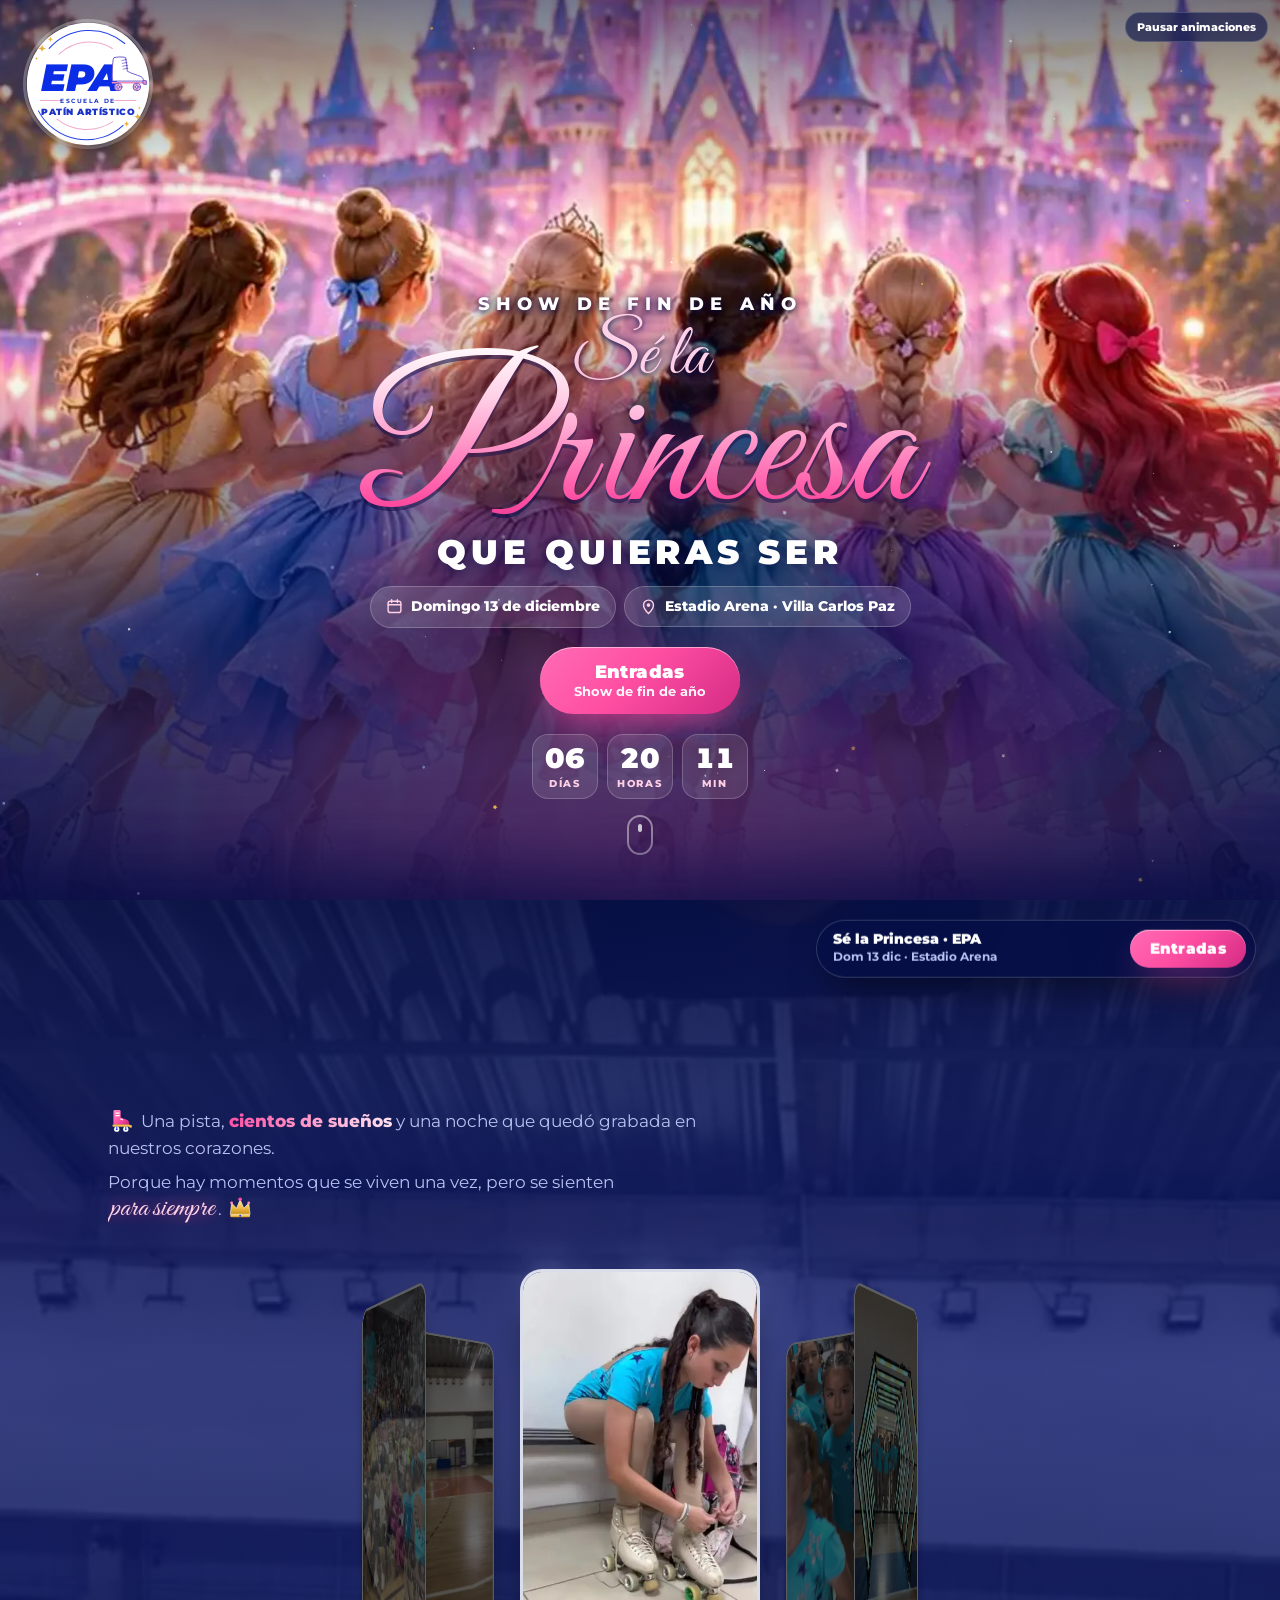
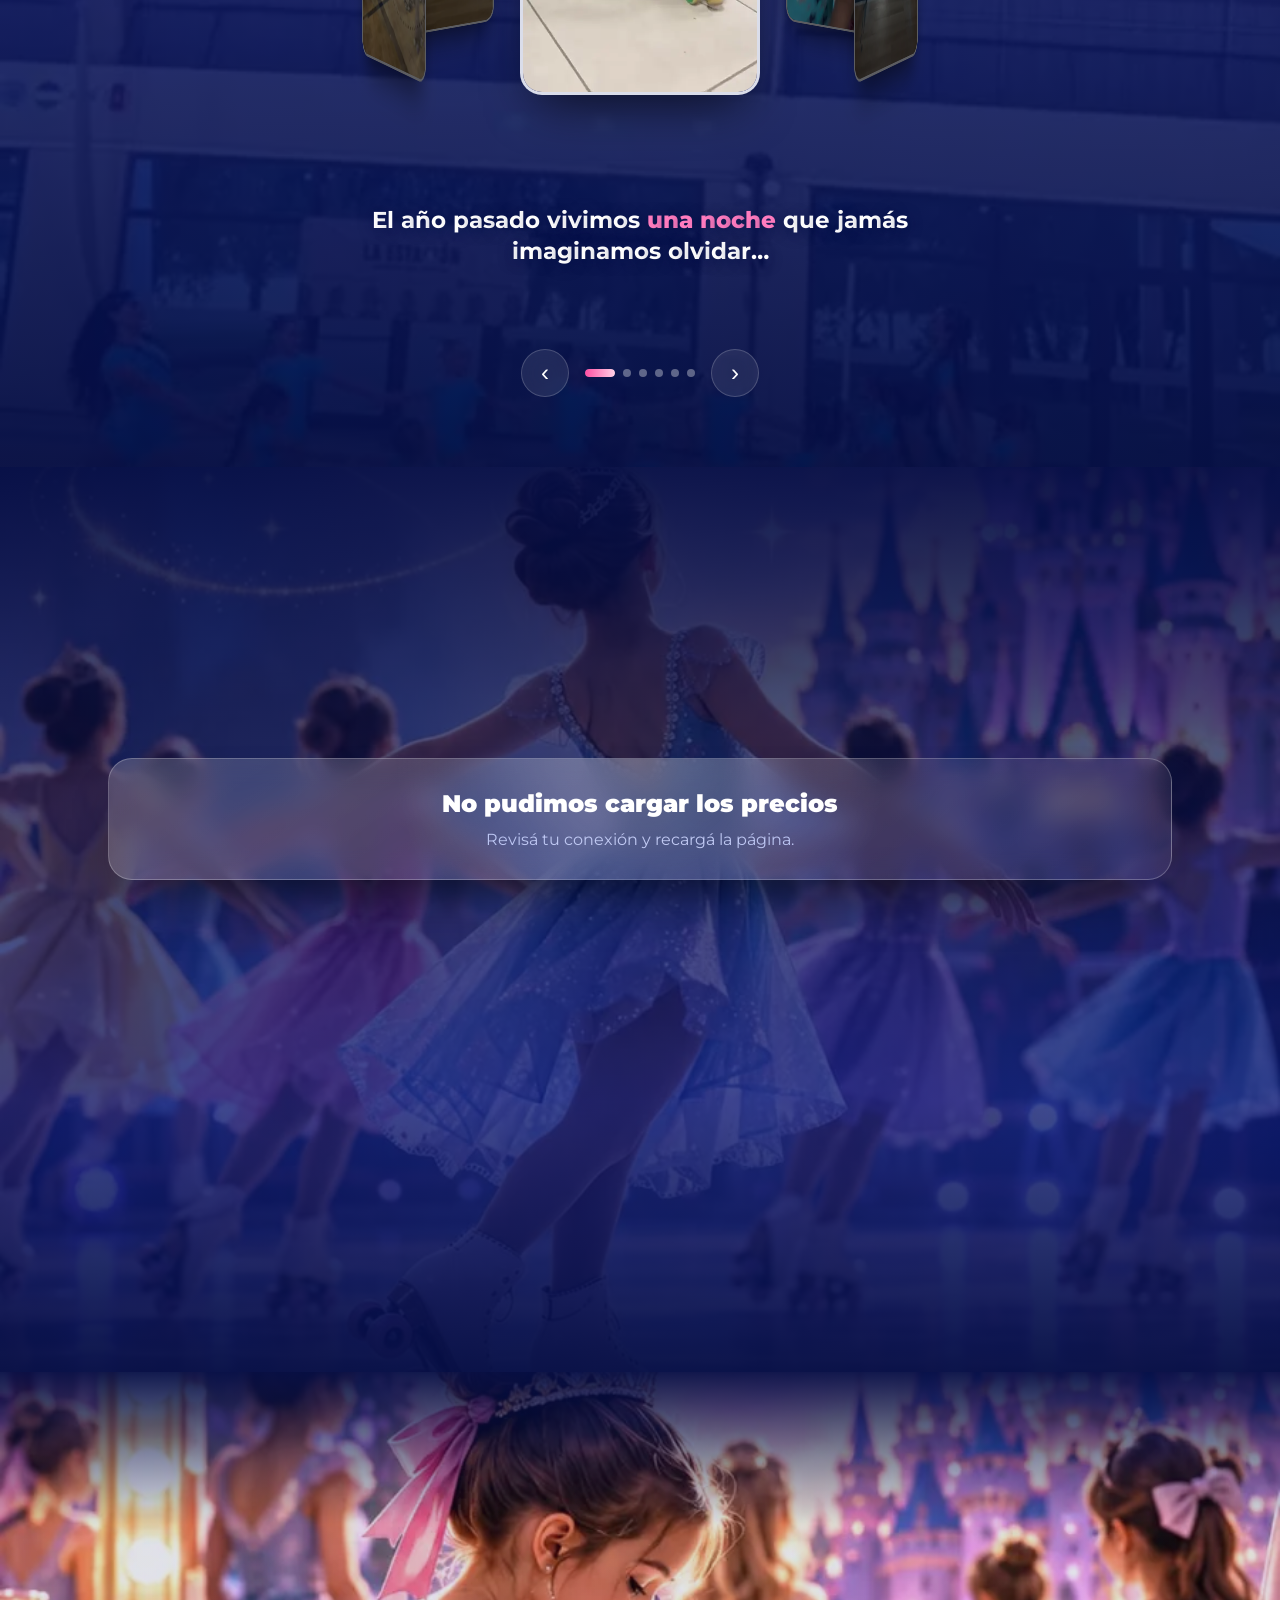
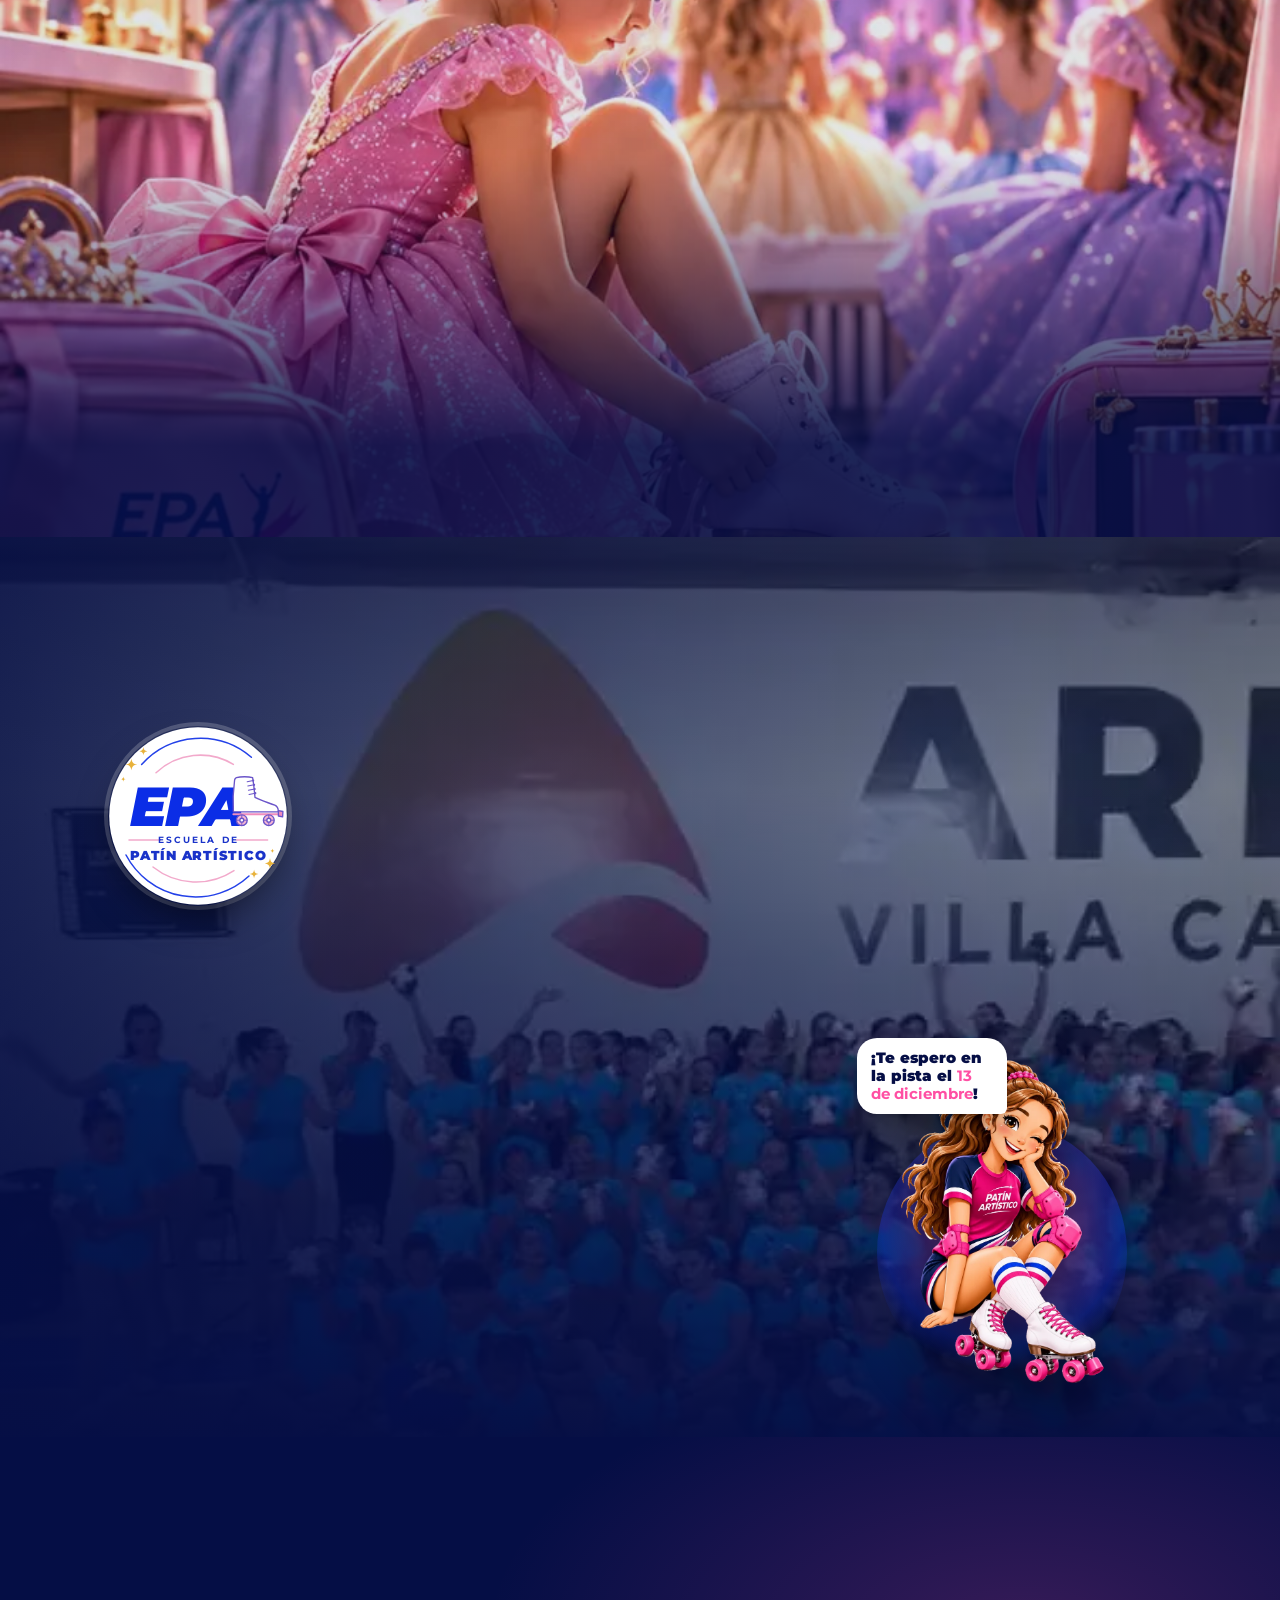
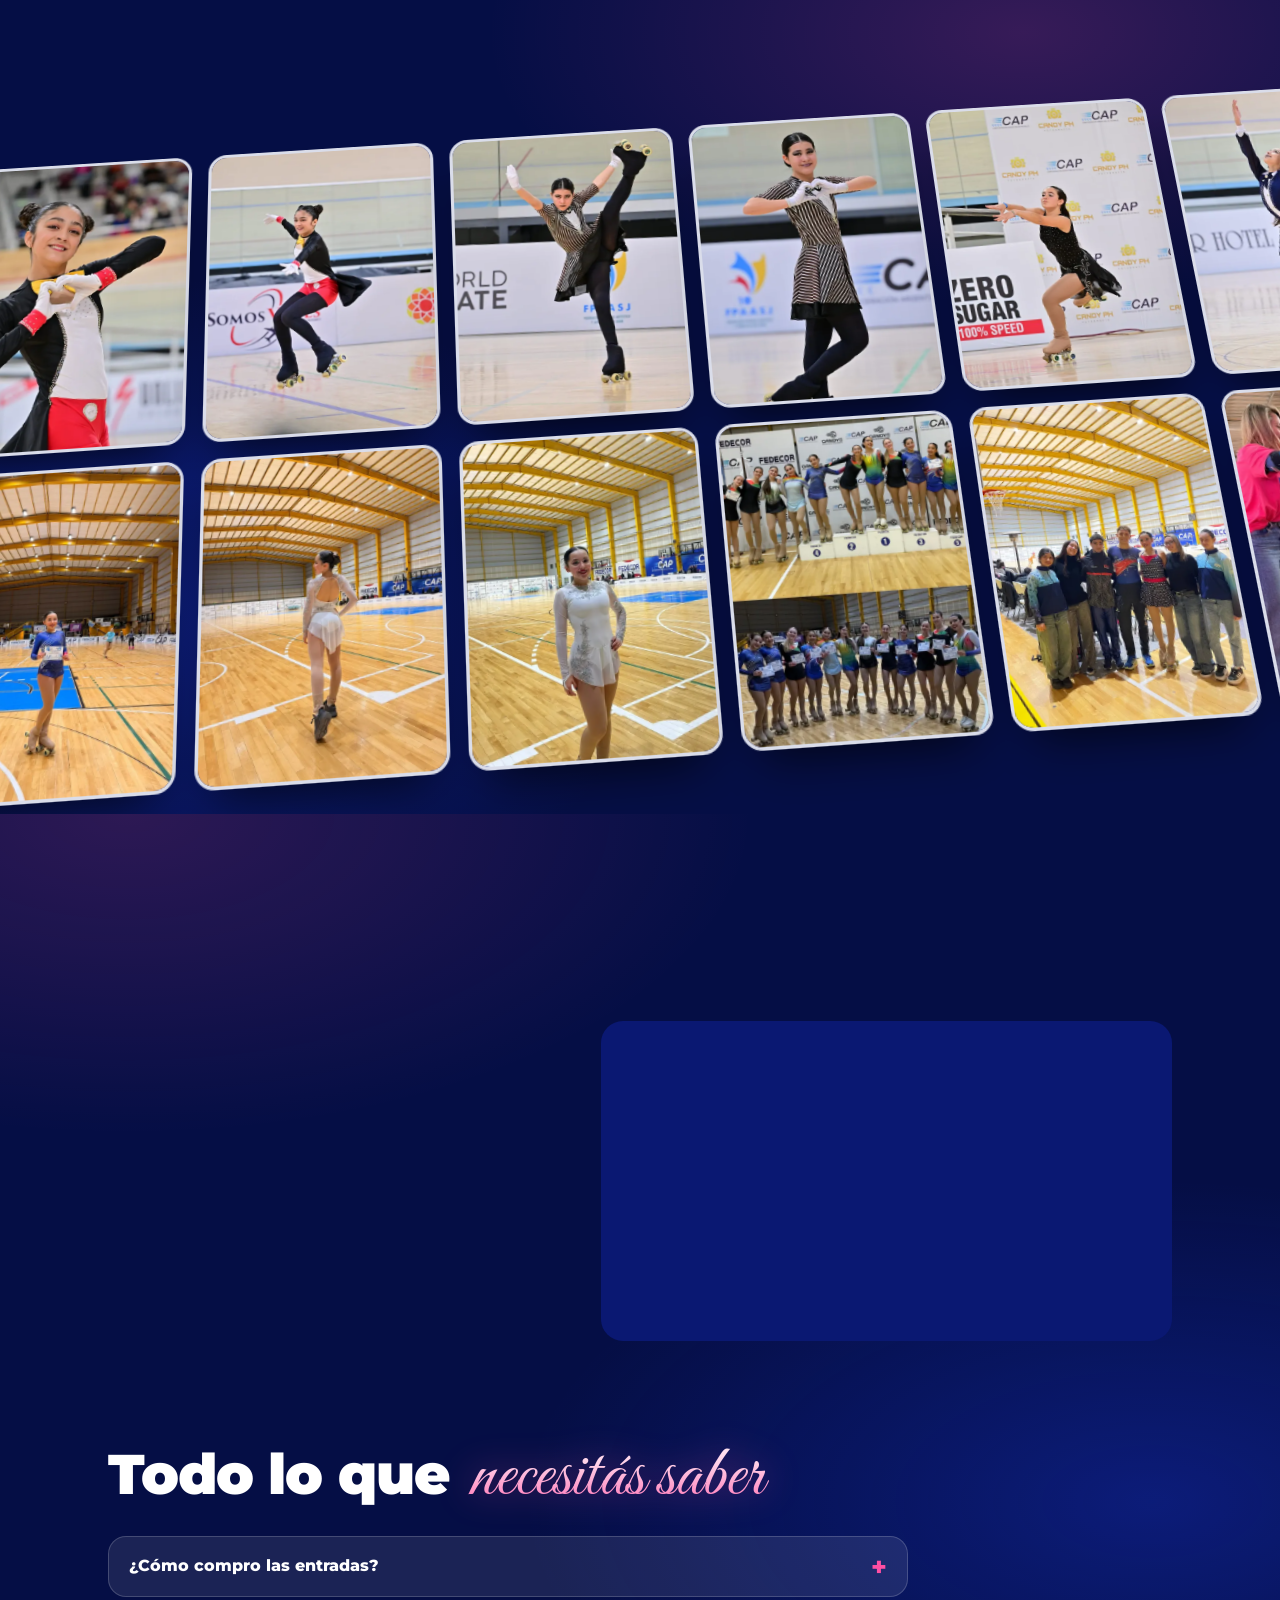
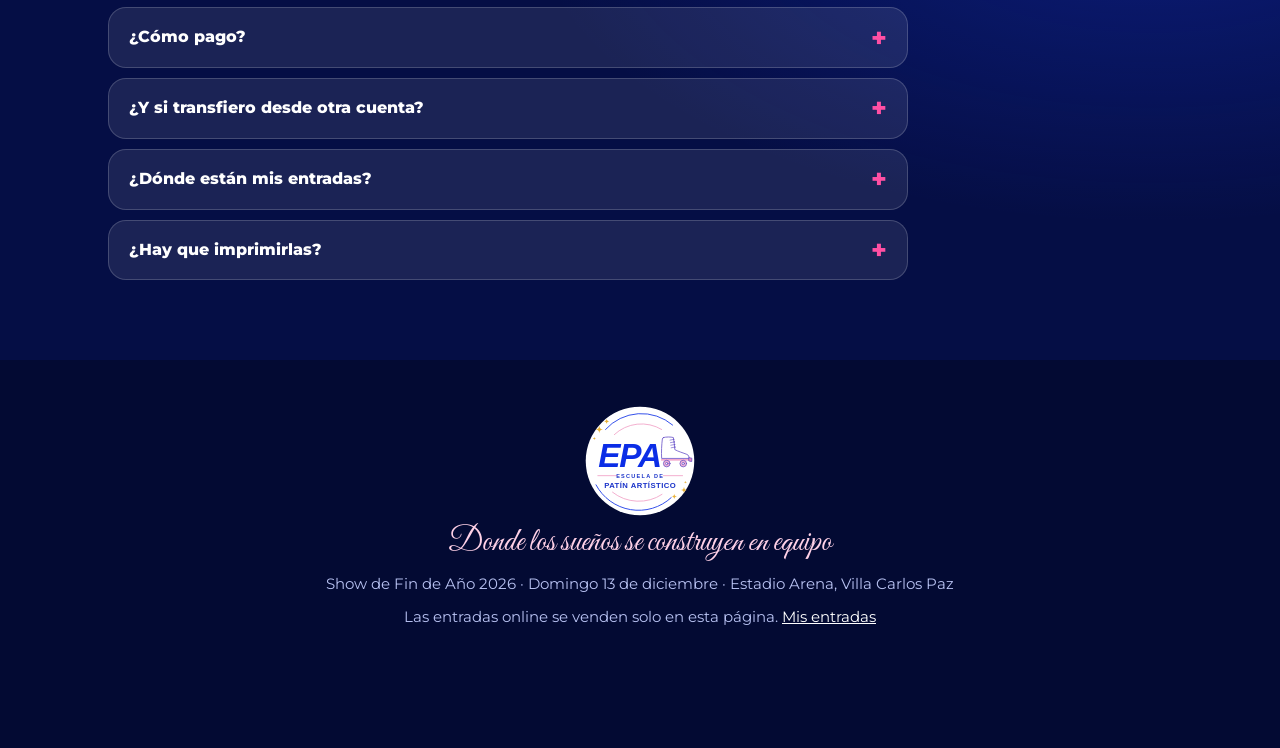
==== temas/epa/index.html @ c62570c2 "EPA: "Un show donde la magia…", como dice el flyer Co-Authored-By: Claude Opus 5.5 <noreply@anthropi" ====
<!doctype html>
<html lang="es">
<head>
<meta charset="utf-8">
<meta name="viewport" content="width=device-width, initial-scale=1, viewport-fit=cover">
<!-- Portada PROPIA del Show de Fin de Año de EPA (tema epa), segunda versión (21/11/2026), con lo que pidió José:
     el logo oficial (el de su Instagram, redibujado en vector), sus colores (azul francia, rosa y el dorado de las
     estrellas), fondos a pantalla completa (las princesas del flyer animadas con IA y los videos reales del show 2025),
     y movimiento: pantallas que se apoyan una sobre otra, títulos que entran en 3D, un carrusel 3D con las tomas del
     show, tarjetas que se inclinan con el mouse, el logo que gira como una moneda y purpurina. Los flyers se usan para
     sacar datos e imágenes, no se muestran. El servidor reemplaza NOMBRE, DESCRIPCION y URL (entre dobles porcentajes);
     los precios y la hora salen de /api/config. Todo respeta "reducir movimiento" y el ahorro de datos. -->
<title>%%NOMBRE%%</title>
<meta name="description" content="%%DESCRIPCION%%">
<meta property="og:type" content="website">
<meta property="og:title" content="%%NOMBRE%%">
<meta property="og:description" content="%%DESCRIPCION%%">
<meta property="og:url" content="%%URL%%/">
<meta property="og:image" content="%%URL%%/assets/compartir.jpg">
<meta name="twitter:card" content="summary_large_image">
<meta name="theme-color" content="#06114f">
<link rel="icon" href="assets/logo.webp">
<link rel="preload" as="image" href="assets/video/princesas-largo-celu.webp" media="(orientation: portrait)" fetchpriority="high">
<link rel="preload" as="image" href="assets/video/princesas-largo-compu.webp" media="(orientation: landscape)" fetchpriority="high">
<link rel="preconnect" href="https://fonts.googleapis.com"><link rel="preconnect" href="https://fonts.gstatic.com" crossorigin>
<link href="https://fonts.googleapis.com/css2?family=Great+Vibes&family=Montserrat:ital,wght@0,400;0,600;0,700;0,800;0,900;1,900&display=swap" rel="stylesheet">
<script type="speculationrules">{"prerender":[{"where":{"href_matches":"/comprar*"},"eagerness":"moderate"}]}</script>
<style>
/* ───── Los colores del logo de EPA: azul francia y rosa, el dorado de las estrellitas, sobre una noche azul ───── */
:root{
  --noche:#050e45; --noche-2:#0a1872; --azul:#1a3cf0; --azul-vivo:#3b5bff; --azul-claro:#9fb2ff;
  --rosa:#ff4fa3; --rosa-2:#f08dbd; --rosa-claro:#ffd1e7; --lila:#8b6cf0; --oro:#f4c14d;
  --tinta:#eef1ff; --gris:#b8c2f2;
  --f:'Montserrat',system-ui,sans-serif; --f-script:'Great Vibes','Brush Script MT',cursive;
  --vidrio:rgba(255,255,255,.09); --borde-vidrio:rgba(255,255,255,.18);
  --curva:cubic-bezier(.2,.8,.2,1);
}
*{margin:0;padding:0;box-sizing:border-box;}
[hidden]{display:none !important;}
html{-webkit-text-size-adjust:100%;scroll-behavior:smooth;}
body{font-family:var(--f);color:var(--tinta);background:var(--noche);line-height:1.55;overflow-x:clip;}
img,video{display:block;max-width:100%;}
a{color:var(--rosa-claro);}
h2,h3{text-wrap:balance;}
.saltar{position:absolute;left:-9999px;top:8px;background:#fff;color:#000;padding:8px 12px;border-radius:8px;z-index:50;}
.saltar:focus{left:8px;}
:focus-visible{outline:3px solid var(--rosa);outline-offset:3px;border-radius:6px;}
.envase{max-width:1100px;margin:0 auto;padding:0 18px;position:relative;width:100%;}

/* ───── Pantallas a lo ancho y alto: cada una con su fondo (video o arte) y un velo azul para leer ───── */
.pantalla{position:relative;min-height:100svh;overflow:hidden;isolation:isolate;display:grid;align-items:center;}
.fondo{position:absolute;inset:0;z-index:-2;}
.fondo video,.fondo img{width:100%;height:100%;object-fit:cover;}
.velo{position:absolute;inset:0;z-index:-1;pointer-events:none;}

/* Títulos */
.ante{font-weight:800;font-size:12px;letter-spacing:.32em;text-transform:uppercase;color:var(--rosa-claro);display:flex;align-items:center;gap:10px;}
.ante::before{content:"";width:28px;height:2px;border-radius:2px;background:linear-gradient(90deg,var(--rosa),var(--oro));flex:none;}
/* "Organiza EPA" y abajo "Escuela de Patín Artístico" (pedido de la escuela); la rayita acompaña al primer renglón */
.ante-doble{align-items:flex-start;line-height:1.6;}
.ante-doble::before{margin-top:.75em;}
.ante-doble>span>span{display:block;}
h2{font-weight:900;font-size:clamp(30px,7.6vw,56px);line-height:1.05;letter-spacing:-.02em;margin:12px 0 14px;color:#fff;}
h2 em{display:inline-block;font-family:var(--f-script);font-style:normal;font-weight:400;font-size:1.3em;letter-spacing:0;line-height:1;
  background:linear-gradient(180deg,#fff 0%,var(--rosa-claro) 35%,var(--rosa) 90%);-webkit-background-clip:text;background-clip:text;color:transparent;
  filter:drop-shadow(0 0 18px rgba(255,79,163,.45));padding:.22em .16em .26em;margin:-.22em -.08em -.26em;}
/* El degradé se pinta solo dentro del recuadro de la letra: las mayúsculas cursivas (la Q de "QR", la V y la P de
   "Villa Carlos Paz") suben y bajan más que el renglón y se cortaban. El relleno agranda el recuadro y el margen negativo lo compensa. */
.bajada{color:var(--gris);font-size:17px;max-width:56ch;}

/* Botón de compra: rosa con un brillo que lo recorre */
.comprar{position:relative;overflow:hidden;display:inline-flex;flex-direction:column;align-items:center;gap:1px;text-decoration:none;color:#fff;
  padding:16px 34px 15px;border-radius:999px;font-weight:900;font-size:18px;letter-spacing:.02em;line-height:1.1;text-align:center;
  background:linear-gradient(135deg,#ff6cb5,var(--rosa) 45%,#d42b84);box-shadow:0 16px 36px -12px rgba(255,79,163,.75),inset 0 1px 0 rgba(255,255,255,.5);
  transition:transform .2s var(--curva),box-shadow .2s;}
.comprar small{font-weight:700;font-size:13px;opacity:.95;letter-spacing:0;}
.comprar::after{content:"";position:absolute;inset:0;background:linear-gradient(105deg,transparent 35%,rgba(255,255,255,.55) 50%,transparent 65%);
  translate:-120% 0;animation:brillo 3.8s var(--curva) infinite 1.5s;}
@keyframes brillo{0%{translate:-120% 0}35%,100%{translate:120% 0}}
@media (hover:hover){ .comprar:hover{transform:translateY(-2px) scale(1.02);} }
.comprar:active{transform:scale(.97);}
.comprar.apagado{background:linear-gradient(135deg,rgba(255,255,255,.22),rgba(255,255,255,.12));box-shadow:none;border:1.5px solid var(--borde-vidrio);}
.comprar.apagado::after{display:none;}
.boton{display:inline-flex;align-items:center;gap:9px;text-decoration:none;color:#fff;font-weight:800;font-size:15px;padding:12px 18px;border-radius:999px;
  background:var(--vidrio);border:1.5px solid var(--borde-vidrio);backdrop-filter:blur(10px);-webkit-backdrop-filter:blur(10px);transition:background .2s;}
.boton svg{width:20px;height:20px;}
@media (hover:hover){ .boton:hover{background:rgba(255,255,255,.18);} }

/* Aparecer al llegar, en 3D (animación ligada al scroll donde se puede; si no, con una clase) */
.entra{opacity:0;transform:perspective(900px) rotateX(22deg) translateY(50px) scale(.96);transform-origin:50% 100%;transition:opacity .9s var(--curva),transform 1s var(--curva);transition-delay:var(--retraso,0s);}
.entra.visto{opacity:1;transform:none;}
@supports (animation-timeline:view()){
  .entra{transition:none;animation:entrar linear both;animation-timeline:view();animation-range:entry 5% cover 32%;}
  @keyframes entrar{from{opacity:0;transform:perspective(900px) rotateX(22deg) translateY(60px) scale(.95);}to{opacity:1;transform:none;}}
}

/* ═════ 1) PORTADA: las princesas del flyer, animadas, a pantalla completa ═════ */
.portada{position:sticky;top:0;z-index:0;height:100svh;min-height:600px;align-items:end;}
.portada .fondo video{object-position:50% 60%;}
/* Arriba se oscurece apenas para el logo; abajo, la noche azul para el título */
.portada .velo{background:radial-gradient(ellipse 80% 50% at 50% 100%,rgba(255,79,163,.28),transparent 70%),
  linear-gradient(180deg,rgba(5,14,69,.55) 0%,rgba(5,14,69,0) 22%,rgba(5,14,69,0) 42%,rgba(5,14,69,.72) 70%,rgba(5,14,69,.96) 100%);}
#brillos{position:absolute;inset:0;z-index:0;pointer-events:none;}
@supports (animation-timeline:scroll()){
  .portada .fondo{animation:alejar linear both;animation-timeline:scroll(root);animation-range:0 100vh;}
  @keyframes alejar{to{transform:scale(1.18);filter:brightness(.55);}}
  .portada .titulo{animation:subir linear both;animation-timeline:scroll(root);animation-range:0 90vh;}
  @keyframes subir{to{transform:translateY(-12vh) scale(.94);opacity:0;}}
}
.sello{position:absolute;top:max(14px,env(safe-area-inset-top));left:max(14px,env(safe-area-inset-left));width:clamp(78px,21vw,124px);aspect-ratio:1;z-index:2;
  border-radius:50%;box-shadow:0 12px 34px -10px rgba(0,0,0,.6),0 0 0 3px rgba(255,255,255,.3);
  animation:moneda 1.6s var(--curva) .2s both,flotar 6s ease-in-out 2s infinite,aura 3.2s ease-in-out 2s infinite;}
.sello svg,.moneda svg{display:block;width:100%;height:100%;}
@keyframes aura{50%{box-shadow:0 12px 34px -10px rgba(0,0,0,.6),0 0 0 3px rgba(255,255,255,.45),0 0 34px 6px rgba(255,79,163,.45);}}
/* El logo animado: los aros se dibujan, las estrellitas titilan, un brillo cruza "EPA", el patín se balancea y las ruedas giran */
.logo-anim .l-epa{font:italic 900 182px var(--f);letter-spacing:-6px;fill:#0b2de6;}
.logo-anim .l-esc{font:700 30px var(--f);letter-spacing:7px;fill:#1a33c9;}
.logo-anim .l-pat{font:900 42px var(--f);letter-spacing:2.5px;fill:#1a33c9;}
.logo-anim .l-aro{stroke-dasharray:1;stroke-dashoffset:1;animation:dibujar 1.4s var(--curva) both;animation-delay:calc(.6s + var(--d,0s));}
@keyframes dibujar{to{stroke-dashoffset:0;}}
.logo-anim .l-est{transform-box:fill-box;transform-origin:center;animation:titilar 2.6s ease-in-out infinite;animation-delay:var(--d,0s);}
@keyframes titilar{0%,100%{opacity:.35;transform:scale(.55) rotate(0deg);}50%{opacity:1;transform:scale(1.15) rotate(45deg);}}
.logo-anim .l-brillo{transform:skewX(-20deg);animation:barrer 4s ease-in-out 2s infinite;}
@keyframes barrer{0%{transform:translateX(0) skewX(-20deg);}35%,100%{transform:translateX(640px) skewX(-20deg);}}
.logo-anim .l-patin{transform-box:fill-box;transform-origin:30% 100%;animation:balanceo 2.6s ease-in-out infinite;}
@keyframes balanceo{0%,100%{transform:translateX(0) rotate(0deg);}30%{transform:translateX(7px) rotate(-4deg);}60%{transform:translateX(-3px) rotate(1.5deg);}}
.logo-anim .l-rueda{transform-box:fill-box;transform-origin:center;animation:rodar 1.1s linear infinite;}
@keyframes rodar{to{transform:rotate(360deg);}}
@keyframes moneda{from{transform:perspective(800px) rotateY(-540deg) scale(.4);opacity:0;}}
@keyframes flotar{50%{translate:0 -6px;}}
.titulo{position:relative;z-index:1;text-align:center;padding:0 18px max(28px,env(safe-area-inset-bottom));perspective:900px;}
.titulo::before{content:"";position:absolute;inset:-6% -10% 30%;z-index:-1;background:radial-gradient(ellipse 50% 50% at 50% 45%,rgba(5,14,69,.45),transparent 75%);pointer-events:none;}
.show{font-weight:800;font-size:clamp(13px,3.6vw,18px);letter-spacing:.34em;text-transform:uppercase;color:#fff;text-shadow:0 0 18px rgba(5,14,69,.95),0 2px 6px rgba(5,14,69,.9);
  animation:aparecer .9s var(--curva) .4s both;}
h1{margin:2px 0 0;font-weight:400;line-height:.9;transform-style:preserve-3d;}
h1 .sela{display:block;font-family:var(--f-script);font-size:clamp(42px,11vw,72px);color:var(--rosa-claro);line-height:1;
  text-shadow:0 0 14px rgba(5,14,69,.95),0 2px 4px rgba(5,14,69,.8),0 0 26px rgba(255,79,163,.6);animation:aparecer 1s var(--curva) .55s both;}
h1 .princesa{display:block;font-family:var(--f-script);font-size:clamp(92px,27vw,190px);line-height:.86;margin:-.34em 0 -.1em;padding:.24em .1em .1em;
  background:linear-gradient(180deg,#fff 5%,var(--rosa-claro) 30%,var(--rosa) 75%,#c4237a 100%);-webkit-background-clip:text;background-clip:text;color:transparent;
  filter:drop-shadow(0 0 26px rgba(255,79,163,.55)) drop-shadow(0 4px 0 rgba(5,14,69,.6));
  animation:volar3d 1.4s var(--curva) .7s both;}
@keyframes volar3d{from{opacity:0;transform:rotateX(75deg) translateY(.4em) translateZ(-200px);}}
h1 .quieras{display:block;font-weight:900;font-size:clamp(18px,5.6vw,34px);letter-spacing:.14em;text-transform:uppercase;color:#fff;margin-top:-.1em;
  text-shadow:0 2px 16px rgba(5,14,69,.8);animation:aparecer 1s var(--curva) 1.05s both;}
@keyframes aparecer{from{opacity:0;transform:translateY(24px);}}
.chips{display:flex;flex-wrap:wrap;justify-content:center;gap:8px;margin:18px 0 20px;animation:aparecer 1s var(--curva) 1.2s both;}
.chip{display:inline-flex;align-items:center;gap:8px;padding:9px 15px;border-radius:999px;background:rgba(255,255,255,.12);border:1.5px solid rgba(255,255,255,.22);
  backdrop-filter:blur(12px);-webkit-backdrop-filter:blur(12px);font-weight:800;font-size:14px;color:#fff;}
.chip svg{width:17px;height:17px;color:var(--rosa-claro);}
.portada .comprar{animation:aparecer 1s var(--curva) 1.35s both;}
.cuenta{display:flex;justify-content:center;gap:9px;margin-top:20px;animation:aparecer 1s var(--curva) 1.5s both;}
.cuenta div{min-width:66px;padding:9px 6px 7px;border-radius:16px;background:rgba(255,255,255,.1);border:1.5px solid rgba(255,255,255,.2);
  backdrop-filter:blur(12px);-webkit-backdrop-filter:blur(12px);perspective:300px;}
.cuenta b{display:block;font-weight:900;font-size:28px;line-height:1;color:#fff;font-variant-numeric:tabular-nums;}
.cuenta small{display:block;font-weight:800;font-size:10px;letter-spacing:.16em;text-transform:uppercase;color:var(--rosa-claro);margin-top:4px;}
.cuenta b.gira{animation:girar .6s var(--curva);}
@keyframes girar{from{transform:rotateX(-90deg);opacity:.3;}}
.bajar{display:block;margin:16px auto 0;width:26px;height:40px;border:2px solid rgba(255,255,255,.6);border-radius:14px;position:relative;opacity:.8;}
.bajar::after{content:"";position:absolute;left:50%;top:7px;width:4px;height:8px;margin-left:-2px;border-radius:2px;background:#fff;animation:rueda 1.8s ease-in-out infinite;}
@keyframes rueda{60%{transform:translateY(12px);opacity:0;}}
@media (min-width:900px){ .titulo{padding-bottom:5vh;} .sello{top:22px;left:26px;} }

/* ═════ 2) EL SHOW 2025: el video real de fondo y un carrusel 3D con las tomas ═════ */
.show25{z-index:1;padding:90px 0 70px;box-shadow:0 -30px 60px rgba(5,14,69,.7);}
.show25 .velo{background:linear-gradient(180deg,rgba(5,14,69,.92),rgba(10,24,114,.76) 40%,rgba(5,14,69,.95));}
.carrusel{position:relative;--w:min(42vw,220px);--r:calc(var(--w) * 1.22);height:calc(var(--w) * 16 / 9 + 40px);margin:26px auto 0;perspective:1100px;touch-action:pan-y;}
.anillo{position:absolute;left:50%;top:20px;width:var(--w);aspect-ratio:9/16;margin-left:calc(var(--w) / -2);transform-style:preserve-3d;
  transform:translateZ(calc(var(--r) * -1)) rotateY(var(--giro,0deg));transition:transform 1.1s var(--curva);}
.toma{position:absolute;inset:0;border-radius:22px;overflow:hidden;background:var(--noche-2);border:3px solid rgba(255,255,255,.85);
  transform:rotateY(calc(var(--i) * var(--paso,60deg))) translateZ(var(--r));box-shadow:0 24px 50px -18px rgba(0,0,0,.7);transition:filter .6s;
  filter:brightness(.42) saturate(.8);}
.toma.frente{filter:none;}
.toma video{width:100%;height:100%;object-fit:cover;}
/* El relato de los videos (texto de la escuela, 22/11/2026): cuando una toma pasa adelante, su frase entra letra por letra y se
   queda lo que tarda en leerse; la última es el cierre, con la fecha, la invitación y las entradas. Las seis frases ocupan la
   misma celda: el alto lo pone la más larga y la página no salta al cambiar de una a otra. */
.relato{display:grid;max-width:34ch;margin:22px auto 0;text-align:center;font-weight:700;font-size:clamp(18px,4.8vw,23px);line-height:1.38;color:#fff;
  text-shadow:0 2px 14px rgba(5,14,69,.85);}
.parte{grid-area:1/1;align-self:center;margin:0;visibility:hidden;}
.parte.activa,.parte.sale{visibility:visible;}
.parte p{margin:0;}
.parte .junto{white-space:nowrap;}
.parte b{color:#ff7cbf;font-weight:800;}
.parte .pala{display:inline-block;white-space:nowrap;perspective:400px;}
.parte .letra{display:inline-block;opacity:0;}
.parte.activa .letra{animation:letra .8s var(--curva) both;animation-delay:calc(var(--i) * 24ms + .25s);}
@keyframes letra{from{opacity:0;transform:translateY(.55em) rotateX(-90deg) scale(.7);filter:blur(5px);}to{opacity:1;transform:none;filter:none;}}
.parte.sale{animation:salir .45s ease-in both;}
.parte.sale .letra,.parte.sale .relato-cta{opacity:1;}
@keyframes salir{to{opacity:0;transform:translateY(-.45em);filter:blur(4px);}}
/* "para siempre" y la invitación van en cursiva y se escriben de izquierda a derecha (el relleno es para que no se corten las colas) */
.parte em,.parte .invitacion{display:inline-block;font-family:var(--f-script);font-style:normal;font-weight:400;line-height:1.05;color:var(--rosa-claro);
  text-shadow:0 0 16px rgba(255,79,163,.6);clip-path:inset(0 100% 0 0);}
.parte em{font-size:1.6em;padding:.12em .16em .18em .06em;margin:-.14em -.12em -.22em 0;}
.parte .invitacion{font-size:clamp(40px,10vw,56px);padding:.12em .3em .2em;margin:2px 0 0;color:#ffd6ea;text-shadow:0 0 22px rgba(255,79,163,.85),0 2px 4px rgba(5,14,69,.6);}
.parte.activa em,.parte.activa .invitacion{animation:escribir 1.4s cubic-bezier(.45,.05,.35,1) both;animation-delay:calc(var(--i) * 24ms + .35s);}
.parte.sale em,.parte.sale .invitacion{clip-path:none;}
@keyframes escribir{from{clip-path:inset(0 100% 0 0);}to{clip-path:inset(0 0 0 0);}}
.relato-cta{display:inline-flex;align-items:center;gap:9px;margin-top:10px;padding:12px 22px;border-radius:999px;text-decoration:none;color:#fff;font-weight:900;font-size:16px;
  text-shadow:none;background:linear-gradient(135deg,#ff6cb5,var(--rosa) 45%,#d42b84);box-shadow:0 14px 30px -12px rgba(255,79,163,.8),inset 0 1px 0 rgba(255,255,255,.5);opacity:0;}
.relato-cta svg{width:20px;height:20px;}
.parte.activa .relato-cta{animation:boton-cta .8s var(--curva) both;animation-delay:calc(var(--i) * 24ms + 1.6s);}
@keyframes boton-cta{from{opacity:0;transform:translateY(14px) scale(.85);}to{opacity:1;transform:none;}}
.flechas{display:flex;justify-content:center;align-items:center;gap:12px;margin-top:14px;}
/* Los puntos del relato: uno por toma; el de la que está adelante se estira y se va llenando hasta que pasa a la siguiente */
.puntos{display:flex;align-items:center;}
.puntos button{display:grid;place-items:center;height:34px;padding:0 4px;border:0;background:none;cursor:pointer;}
.puntos span{display:block;position:relative;overflow:hidden;width:8px;height:8px;border-radius:999px;background:rgba(255,255,255,.35);transition:width .45s var(--curva);}
.puntos .activo span{width:30px;background:rgba(255,255,255,.22);}
.puntos .activo span::after{content:"";position:absolute;inset:0;border-radius:inherit;background:linear-gradient(90deg,var(--rosa),var(--rosa-claro));
  transform-origin:0 50%;animation:llenar var(--dur,6s) linear both;}
@keyframes llenar{from{transform:scaleX(0);}}
.flechas>button{width:48px;height:48px;border-radius:50%;border:1.5px solid var(--borde-vidrio);background:var(--vidrio);color:#fff;font-size:24px;line-height:1;cursor:pointer;
  backdrop-filter:blur(10px);-webkit-backdrop-filter:blur(10px);}
@media (min-width:900px){ .carrusel{--w:240px;--r:330px;} }
/* Las frases de la escuela (José, 22/11/2026): entran palabra por palabra, en 3D. "Cientos de sueños" tiene un brillo que la recorre,
   "para siempre" se escribe en cursiva, el patín llega rodando y la corona baja y titila. Íconos propios, no los emojis del mensaje. */
.frase{perspective:700px;}
.frase .pal{display:inline-block;opacity:0;transform:translateY(.8em) rotateX(-80deg);filter:blur(6px);transform-origin:50% 100%;
  transition:opacity .6s var(--curva),transform .9s var(--curva),filter .6s var(--curva);transition-delay:calc(var(--k) * 55ms + var(--base,0s));}
.frase.visto .pal{opacity:1;transform:none;filter:none;}
.frase .resalta{font-weight:800;color:transparent;-webkit-background-clip:text;background-clip:text;
  background-image:linear-gradient(105deg,var(--rosa) 0%,var(--rosa-claro) 35%,#fff 50%,var(--rosa-claro) 65%,var(--rosa) 100%);background-size:250% 100%;
  animation:destello 3.6s ease-in-out 1.6s infinite;}
@keyframes destello{0%{background-position:100% 0;}60%,100%{background-position:0 0;}}
.frase .pal.escrita{font-family:var(--f-script);font-style:normal;font-size:1.7em;line-height:1.1;padding:0 .14em 0 .06em;margin:-.3em 0 -.2em;
  color:var(--rosa-claro);text-shadow:0 0 16px rgba(255,79,163,.6);opacity:1;filter:none;transform:none;clip-path:inset(0 100% 0 0);
  transition:clip-path 1.3s cubic-bezier(.45,.05,.35,1);transition-delay:calc(var(--k) * 55ms + var(--base,0s) + .15s);}
.frase.visto .pal.escrita{clip-path:inset(0 0 0 0);}
.ico-patin,.ico-corona{width:1.55em;height:1.55em;vertical-align:-.38em;overflow:visible;}
.frase .ico-patin{margin-right:.4em;transform:translateX(-3.2em);filter:none;transition-duration:.6s,1.3s,.6s;}
.ico-patin .cuerpo{animation:balanceo 2.8s ease-in-out 1.6s infinite;transform-box:fill-box;transform-origin:30% 100%;}
.ico-patin .rueda{transform-box:fill-box;transform-origin:center;animation:rodar .9s linear infinite;}
.frase .ico-corona{margin-left:.3em;transform:translateY(-1.4em) rotate(-35deg) scale(.4);filter:none;transition-delay:calc(var(--k) * 55ms + var(--base,0s) + .9s);}
.frase.visto .ico-corona{animation:coronita 3.2s ease-in-out 3.4s infinite;}
@keyframes coronita{50%{transform:translateY(-2px) rotate(-7deg);}}
.ico-corona .joya{transform-box:fill-box;transform-origin:center;animation:titilar 2.4s ease-in-out infinite;animation-delay:var(--d,0s);}
.frase .junto{white-space:nowrap;}
.solo-lector{position:absolute;width:1px;height:1px;overflow:hidden;clip-path:inset(50%);white-space:nowrap;}

/* ═════ 3) ENTRADAS: sobre el castillo del flyer ═════ */
.entradas{z-index:2;padding:90px 0;}
.entradas .fondo img{object-position:50% 30%;}
@supports (animation-timeline:view()){
  .entradas .fondo img,.magia .fondo img{animation:paralaje linear both;animation-timeline:view();}
  @keyframes paralaje{from{transform:translateY(-8%) scale(1.18);}to{transform:translateY(8%) scale(1.18);}}
}
.entradas .velo{background:linear-gradient(180deg,rgba(5,14,69,.96) 0%,rgba(5,14,69,.7) 30%,rgba(10,24,114,.78) 70%,rgba(5,14,69,.97) 100%);}
.tipos{display:grid;gap:16px;margin:30px 0 10px;}
@media (min-width:700px){ .tipos{grid-template-columns:repeat(auto-fit,minmax(280px,1fr));} }
.tipo,.pronto{position:relative;padding:26px 24px;border-radius:24px;background:linear-gradient(145deg,rgba(255,255,255,.18),rgba(255,255,255,.05));
  border:1.5px solid rgba(255,255,255,.24);backdrop-filter:blur(14px);-webkit-backdrop-filter:blur(14px);box-shadow:0 30px 60px -30px rgba(0,0,0,.8);
  transition:transform .25s ease-out;overflow:hidden;}
/* El brillo que sigue al mouse sobre la tarjeta */
.tipo::before,.pronto::before{content:"";position:absolute;inset:0;background:radial-gradient(circle at var(--mx,50%) var(--my,0%),rgba(255,255,255,.22),transparent 45%);pointer-events:none;}
.tipo h3{font-weight:900;font-size:22px;color:#fff;}
.tipo p{color:var(--gris);font-size:15px;}
.tipo .precio{font-weight:900;font-size:40px;line-height:1.05;margin-top:8px;color:#fff;}
.tipo .precio small{display:block;font-weight:700;font-size:13px;color:var(--gris);}
.tipo .estado{position:absolute;top:16px;right:16px;font-weight:900;font-size:11px;letter-spacing:.12em;text-transform:uppercase;padding:4px 10px;border-radius:999px;background:var(--rosa);color:#fff;}
.etapas{margin-top:10px;display:grid;gap:4px;font-size:14px;}
.etapas div{display:flex;justify-content:space-between;gap:10px;color:var(--gris);}
.etapas .vigente{color:#fff;font-weight:900;}
.etapas .paso{text-decoration:line-through;opacity:.6;}
.pronto{text-align:center;}
.pronto b{display:block;font-weight:900;font-size:24px;color:#fff;}
.pronto p{color:var(--gris);margin-top:6px;}
.pronto .corona{font-size:34px;display:block;margin-bottom:6px;animation:flotar2 4s ease-in-out infinite;}
@keyframes flotar2{50%{transform:translateY(-6px) rotate(-4deg);}}
.accion{display:flex;flex-direction:column;align-items:center;gap:12px;margin:28px 0 8px;text-align:center;}
.accion .nota{color:var(--gris);font-size:14px;}
.pasos{list-style:none;display:grid;gap:12px;margin-top:36px;counter-reset:p;}
@media (min-width:800px){ .pasos{grid-template-columns:repeat(3,1fr);} }
.pasos li{counter-increment:p;display:flex;gap:14px;align-items:flex-start;padding:20px;border-radius:20px;background:var(--vidrio);border:1.5px solid var(--borde-vidrio);
  backdrop-filter:blur(10px);-webkit-backdrop-filter:blur(10px);}
.pasos li::before{content:counter(p);flex:none;display:grid;place-items:center;width:40px;height:40px;border-radius:50%;font-weight:900;color:#fff;
  background:linear-gradient(135deg,var(--rosa),var(--azul-vivo));box-shadow:0 8px 20px -6px rgba(255,79,163,.6);}
.pasos b{display:block;color:#fff;font-size:17px;}
.pasos span{color:var(--gris);font-size:15px;}
.seguro{display:flex;gap:14px;align-items:flex-start;margin-top:18px;padding:16px 18px;border-radius:18px;background:rgba(26,60,240,.25);border:1.5px solid rgba(159,178,255,.3);font-size:15px;}
.seguro svg{width:26px;height:26px;flex:none;color:var(--azul-claro);margin-top:2px;}

/* ═════ 4) LA MAGIA: la nena que se ata los patines, a pantalla completa ═════ */
.magia{z-index:2;min-height:85svh;align-items:end;text-align:center;}
.magia .fondo img{object-position:50% 40%;}
.magia .velo{background:linear-gradient(180deg,rgba(5,14,69,.95) 0%,rgba(5,14,69,.12) 20%,rgba(5,14,69,.1) 50%,rgba(5,14,69,.9) 88%);}
.magia blockquote{padding:0 20px 60px;max-width:820px;margin:0 auto;}
.magia blockquote p{font-family:var(--f-script);font-size:clamp(38px,9vw,70px);line-height:1.05;color:#fff;text-shadow:0 4px 30px rgba(5,14,69,.9);}
/* Tres renglones, como lo pidió la escuela, y todo del mismo color: "la magia" en rosa claro parecía de otra letra */
.magia blockquote p span{display:block;}

/* ═════ 5) LA ESCUELA: todas juntas en el Arena, de fondo ═════ */
.escuela{z-index:2;padding:90px 0;}
/* El cartel "ARENA · VILLA CARLOS PAZ" del fondo tiene que verse entero (José, 21/11): el video se encuadra en el
   cartel y el velo es más claro arriba; el lado del texto sigue más oscuro para leerse. */
.escuela .fondo video{object-position:50% 36%;}
.escuela .velo{background:linear-gradient(180deg,rgba(5,14,69,.3) 0%,rgba(5,14,69,.05) 28%,rgba(5,14,69,.45) 62%,rgba(5,14,69,.96) 100%),
  linear-gradient(90deg,rgba(5,14,69,.88) 0%,rgba(5,14,69,.62) 45%,rgba(5,14,69,.3) 100%);}
@media (max-width:879px){
  .escuela .fondo video{object-position:50% 30%;}
  .escuela .velo{background:linear-gradient(180deg,rgba(5,14,69,.35) 0%,rgba(5,14,69,.55) 35%,rgba(5,14,69,.82) 60%,rgba(5,14,69,.96) 100%);}
}
.escuela .grilla{display:grid;gap:30px;align-items:center;}
@media (min-width:880px){ .escuela .grilla{grid-template-columns:1fr 340px;} .escuela .mascota{width:250px;align-self:end;margin-bottom:-60px;translate:0 75px;} }
.moneda{width:clamp(130px,34vw,180px);aspect-ratio:1;border-radius:50%;margin-bottom:18px;box-shadow:0 18px 40px -12px rgba(0,0,0,.6),0 0 0 4px rgba(255,255,255,.2);opacity:0;}
.moneda.gira{animation:moneda 1.5s var(--curva) both;opacity:1;}
.sedes{display:flex;flex-wrap:wrap;gap:10px;margin:18px 0 22px;}
.sedes span{display:inline-flex;align-items:center;gap:8px;padding:10px 16px;border-radius:999px;background:var(--vidrio);border:1.5px solid var(--borde-vidrio);
  font-weight:800;color:#fff;font-size:14px;backdrop-filter:blur(10px);-webkit-backdrop-filter:blur(10px);}
.sedes span::before{content:"";width:9px;height:9px;border-radius:50%;background:var(--rosa);box-shadow:0 0 10px var(--rosa);}
.lema{font-family:var(--f-script);font-size:clamp(32px,7vw,44px);line-height:1.1;color:var(--rosa-claro);text-wrap:balance;}
.redes{display:flex;flex-wrap:wrap;gap:10px;margin-top:20px;}
/* La mascota entera, con la remera nueva (22/11/2026): la de antes venía cortada de origen y se le disimulaba el costado con una máscara */
.mascota{position:relative;justify-self:center;width:min(300px,74vw);aspect-ratio:1/1.34;}
.mascota .aro{position:absolute;inset:22% 0 0;border-radius:50%;background:radial-gradient(circle at 50% 40%,rgba(255,79,163,.55),rgba(26,60,240,.35) 60%,transparent 72%);}
.mascota img{position:absolute;left:9%;bottom:0;width:82%;height:auto;filter:drop-shadow(0 26px 30px rgba(0,0,0,.45));opacity:0;transform-origin:50% 100%;}
.mascota.sale img{animation:saltar 1.2s var(--curva) both;opacity:1;}
@keyframes saltar{0%{transform:perspective(800px) translateY(40%) translateZ(-120px) scale(.7);opacity:0;}60%{transform:perspective(800px) translateY(-4%) translateZ(40px) scale(1.04);opacity:1;}100%{transform:none;opacity:1;}}
/* El globo va arriba a la izquierda, sobre el pelo, con la punta hacia la cara: a la derecha tapaba la cara y la mano */
.globo{position:absolute;top:-3%;left:-8%;max-width:150px;padding:11px 14px;border-radius:20px 20px 6px 20px;background:#fff;color:var(--noche);
  box-shadow:0 18px 40px -14px rgba(0,0,0,.6);font-weight:900;font-size:14.5px;line-height:1.25;opacity:0;transform:scale(.6) rotate(6deg);transform-origin:100% 100%;transition:all .6s var(--curva) .9s;}
.globo b{color:var(--rosa);}
.mascota.sale .globo{opacity:1;transform:none;}


/* ═════ 6) GALERÍA: dos filas de fotos que corren en sentidos opuestos, inclinadas en 3D ═════ */
.galeria{position:relative;z-index:2;padding:80px 0 90px;overflow:hidden;
  background:radial-gradient(ellipse 60% 40% at 80% 20%,rgba(255,79,163,.2),transparent 70%),radial-gradient(ellipse 60% 50% at 10% 80%,rgba(26,60,240,.35),transparent 70%),var(--noche);}
.pasarela3d{perspective:1300px;margin-top:34px;}
.filas-g{display:grid;gap:16px;transform:rotateX(16deg) rotateZ(-4deg) scale(1.08);transform-style:preserve-3d;}
.fila-g{display:flex;gap:16px;width:max-content;animation:correr 70s linear infinite;}
.fila-g.inversa{animation-direction:reverse;animation-duration:80s;}
@keyframes correr{to{transform:translateX(-50%);}}
.galeria.fuera .fila-g,.filas-g:hover .fila-g{animation-play-state:paused;}
.fila-g button{flex:none;width:clamp(150px,34vw,220px);aspect-ratio:3/4;border:3px solid rgba(255,255,255,.85);border-radius:18px;overflow:hidden;padding:0;cursor:zoom-in;
  background:var(--noche-2);box-shadow:0 22px 40px -18px rgba(0,0,0,.75);transition:transform .35s var(--curva),box-shadow .35s;}
.fila-g button img{width:100%;height:100%;object-fit:cover;}
@media (hover:hover){ .fila-g button:hover{transform:translateY(-10px) scale(1.06);box-shadow:0 30px 50px -16px rgba(255,79,163,.55);} }
#visor{padding:0;background:transparent;box-shadow:none;max-width:min(94vw,620px);}
#visor img{max-height:80vh;width:auto;max-width:100%;border-radius:18px;margin:0 auto;}
.visor-botones{display:flex;justify-content:center;align-items:center;gap:12px;margin-top:12px;}
.visor-botones button:not(.cerrar){width:46px;height:46px;border-radius:50%;border:0;background:#fff;color:var(--noche);font-size:24px;cursor:pointer;}
.visor-botones .cerrar{margin:0;}
@media (prefers-reduced-motion:reduce){ .filas-g{transform:none;} .fila-g{animation:none;} .pasarela3d{overflow-x:auto;} }

/* ═════ 7) CÓMO LLEGAR Y PREGUNTAS ═════ */
.info{position:relative;z-index:2;padding:80px 0;background:radial-gradient(ellipse 70% 40% at 10% 0%,rgba(255,79,163,.16),transparent 70%),
  radial-gradient(ellipse 70% 40% at 90% 60%,rgba(26,60,240,.3),transparent 70%),var(--noche);}
.lugar{display:grid;gap:18px;margin-top:24px;}
@media (min-width:880px){ .lugar{grid-template-columns:1fr 1.2fr;} }
.datos{display:grid;gap:12px;align-content:start;}
.dato{padding:18px 20px;border-radius:20px;background:var(--vidrio);border:1.5px solid var(--borde-vidrio);}
.dato small{display:block;font-weight:900;font-size:11px;letter-spacing:.2em;text-transform:uppercase;color:var(--rosa-claro);}
.dato b{display:block;font-size:19px;color:#fff;}
.dato span{color:var(--gris);}
.links{display:flex;flex-wrap:wrap;gap:10px;}
.lugar iframe{width:100%;min-height:320px;height:100%;border:0;border-radius:22px;background:var(--noche-2);}
.preguntas{display:grid;gap:10px;margin-top:22px;max-width:800px;}
.preguntas details{border-radius:18px;background:var(--vidrio);border:1.5px solid var(--borde-vidrio);overflow:hidden;}
.preguntas summary{cursor:pointer;list-style:none;padding:17px 52px 17px 20px;font-weight:800;color:#fff;position:relative;}
.preguntas summary::-webkit-details-marker{display:none;}
.preguntas summary::after{content:"+";position:absolute;right:20px;top:50%;translate:0 -50%;font-size:26px;color:var(--rosa);transition:rotate .25s;}
.preguntas details[open] summary::after{rotate:45deg;}
.preguntas details p{padding:0 20px 18px;color:var(--gris);}

/* Pie, barra de compra y pausa */
footer{position:relative;z-index:2;padding:46px 0 120px;background:#030a33;color:var(--gris);text-align:center;font-size:15px;}
footer .envase{display:grid;gap:10px;justify-items:center;}
footer img{width:110px;height:auto;border-radius:50%;}
footer .lema{font-size:32px;}
footer a{color:#fff;}
.barra{position:fixed;left:10px;right:10px;bottom:max(10px,env(safe-area-inset-bottom));z-index:30;display:flex;align-items:center;justify-content:space-between;gap:12px;
  padding:9px 9px 9px 16px;border-radius:999px;background:rgba(5,14,69,.86);backdrop-filter:blur(14px);-webkit-backdrop-filter:blur(14px);
  border:1.5px solid rgba(255,255,255,.18);box-shadow:0 16px 40px -14px rgba(0,0,0,.7);translate:0 150%;transition:translate .4s var(--curva);}
.barra.visible{translate:0 0;}
.barra b{display:block;font-weight:900;color:#fff;font-size:14px;line-height:1.15;}
.barra small{display:block;color:var(--gris);font-size:12px;font-weight:700;}
.barra .comprar{padding:11px 20px;font-size:15px;}
@media (min-width:900px){ .barra{left:auto;right:24px;width:440px;} }
.pausa{position:fixed;right:12px;top:max(12px,env(safe-area-inset-top));z-index:31;border:1.5px solid var(--borde-vidrio);background:rgba(5,14,69,.6);color:#fff;
  font:800 11px var(--f);padding:7px 11px;border-radius:999px;cursor:pointer;backdrop-filter:blur(10px);-webkit-backdrop-filter:blur(10px);}
[popover]{margin:auto;border:0;border-radius:22px;padding:22px;max-width:min(92vw,440px);background:#fff;color:var(--noche);box-shadow:0 30px 80px -20px rgba(0,0,0,.7);}
[popover]::backdrop{background:rgba(5,14,69,.7);backdrop-filter:blur(3px);}
.cerrar{display:block;margin:14px auto 0;border:0;border-radius:999px;padding:10px 22px;font:800 15px var(--f);background:var(--rosa);color:#fff;cursor:pointer;}

/* Quietud (botón de pausa o "reducir movimiento"): sin animaciones ni videos que corran solos */
body.quieto *,body.quieto *::before,body.quieto *::after{animation:none !important;transition:none !important;}
body.quieto .entra,body.quieto .moneda,body.quieto .mascota img,body.quieto .globo{opacity:1;transform:none;}
body.quieto .logo-anim .l-aro{stroke-dashoffset:0;}
body.quieto .frase .pal{opacity:1;transform:none;filter:none;clip-path:none;}
body.quieto .parte .letra,body.quieto .relato-cta{opacity:1;}
body.quieto .parte em,body.quieto .parte .invitacion{clip-path:none;}
@media (prefers-reduced-motion:reduce){
  *,*::before,*::after{animation-duration:.01ms !important;animation-iteration-count:1 !important;transition-duration:.01ms !important;scroll-behavior:auto !important;}
  .entra,.moneda,.mascota img,.globo{opacity:1;transform:none;}
  .frase .pal{opacity:1;transform:none;filter:none;clip-path:none;}
  .logo-anim .l-aro{stroke-dashoffset:0;}
  .portada{position:relative;}
}
</style>
</head>
<body>
<svg width="0" height="0" style="position:absolute" aria-hidden="true" focusable="false">
  <symbol id="i-cal" viewBox="0 0 24 24"><rect x="3" y="4.5" width="18" height="16" rx="3" fill="none" stroke="currentColor" stroke-width="2"/><path d="M3 9.5h18M8 2.5v4M16 2.5v4" stroke="currentColor" stroke-width="2" stroke-linecap="round"/></symbol>
  <symbol id="i-pin" viewBox="0 0 24 24"><path d="M12 22s7-6.3 7-12a7 7 0 1 0-14 0c0 5.7 7 12 7 12Z" fill="none" stroke="currentColor" stroke-width="2"/><circle cx="12" cy="10" r="2.6" fill="currentColor"/></symbol>
  <symbol id="i-ig" viewBox="0 0 24 24"><rect x="3" y="3" width="18" height="18" rx="5.5" fill="none" stroke="currentColor" stroke-width="2.2"/><circle cx="12" cy="12" r="4.3" fill="none" stroke="currentColor" stroke-width="2.2"/><circle cx="17.4" cy="6.6" r="1.35" fill="currentColor"/></symbol>
  <symbol id="i-tt" viewBox="0 0 24 24"><path fill="currentColor" d="M12.525.02c1.31-.02 2.61-.01 3.91-.02.08 1.53.63 3.09 1.75 4.17 1.12 1.11 2.7 1.62 4.24 1.79v4.03c-1.44-.05-2.89-.35-4.2-.97-.57-.26-1.1-.59-1.62-.93-.01 2.92.01 5.84-.02 8.75-.08 1.4-.54 2.79-1.35 3.94-1.31 1.92-3.58 3.17-5.91 3.21-1.43.08-2.86-.31-4.08-1.03-2.02-1.19-3.44-3.37-3.65-5.71-.02-.5-.03-1-.01-1.49.18-1.9 1.12-3.72 2.58-4.96 1.66-1.44 3.98-2.13 6.15-1.72.02 1.48-.04 2.96-.04 4.44-.99-.32-2.15-.23-3.02.37-.63.41-1.11 1.04-1.36 1.75-.21.51-.15 1.07-.14 1.61.24 1.64 1.82 3.02 3.5 2.87 1.12-.01 2.19-.66 2.77-1.61.19-.33.4-.67.41-1.06.1-1.79.06-3.57.07-5.36.01-4.03-.01-8.05.02-12.07z"/></symbol>
  <symbol id="i-bolsa" viewBox="0 0 24 24"><path d="M5 8h14l-1 13H6L5 8Z" fill="none" stroke="currentColor" stroke-width="2" stroke-linejoin="round"/><path d="M9 10V6a3 3 0 0 1 6 0v4" fill="none" stroke="currentColor" stroke-width="2" stroke-linecap="round"/></symbol>
  <symbol id="estrella" viewBox="-10 -10 20 20"><path d="M0-10C1-3 3-1 10 0 3 1 1 3 0 10-1 3-3 1-10 0-3-1-1-3 0-10Z" fill="#e8b23a"/></symbol>
  <symbol id="i-escudo" viewBox="0 0 24 24"><path d="M12 2 4 5v6c0 5 3.4 9.4 8 11 4.6-1.6 8-6 8-11V5l-8-3Z" fill="none" stroke="currentColor" stroke-width="2" stroke-linejoin="round"/><path d="m8.5 12 2.5 2.5 4.5-5" fill="none" stroke="currentColor" stroke-width="2" stroke-linecap="round" stroke-linejoin="round"/></symbol>
</svg>
<a class="saltar" href="#entradas">Ir a las entradas</a>
<button class="pausa" id="pausa" type="button" aria-pressed="false">Pausar animaciones</button>

<!-- 1) PORTADA -->
<header class="pantalla portada" id="portada">
  <div class="fondo"><video id="video-portada" muted loop playsinline preload="none" aria-hidden="true"></video></div>
  <div class="velo"></div>
  <div id="brillos" aria-hidden="true"></div>
  <div class="sello"><svg class="logo-anim" viewBox="0 0 600 600" role="img" aria-label="EPA · Escuela de Patín Artístico">
      <defs>
        <clipPath id="recorte-epa-a"><text class="l-epa" x="72" y="332">EPA</text></clipPath>
        <linearGradient id="brillo-epa-a" x1="0" x2="1"><stop offset="0" stop-color="#fff" stop-opacity="0"/><stop offset=".5" stop-color="#fff" stop-opacity=".9"/><stop offset="1" stop-color="#fff" stop-opacity="0"/></linearGradient>
      </defs>
      <circle cx="300" cy="300" r="296" fill="#fff"/>
      <path class="l-aro" pathLength="1" d="M478 104A262 262 0 0 0 112 128" fill="none" stroke="#2341e8" stroke-width="5" stroke-linecap="round"/>
      <path class="l-aro" pathLength="1" d="M160 156A214 214 0 0 1 418 128" fill="none" stroke="#f2a9cb" stroke-width="5" stroke-linecap="round" style="--d:.2s"/>
      <path class="l-aro" pathLength="1" d="M60 430A262 262 0 0 0 470 500" fill="none" stroke="#2341e8" stroke-width="5" stroke-linecap="round" style="--d:.35s"/>
      <path class="l-aro" pathLength="1" d="M150 470A230 230 0 0 0 420 482" fill="none" stroke="#f2a9cb" stroke-width="5" stroke-linecap="round" style="--d:.5s"/>
      <use class="l-est" href="#estrella" x="58" y="108" width="40" height="40"/>
      <use class="l-est" href="#estrella" x="104" y="70" width="28" height="28" style="--d:.7s"/>
      <use class="l-est" href="#estrella" x="42" y="168" width="18" height="18" style="--d:1.3s"/>
      <use class="l-est" href="#estrella" x="522" y="440" width="36" height="36" style="--d:.4s"/>
      <use class="l-est" href="#estrella" x="472" y="478" width="30" height="30" style="--d:1.1s"/>
      <use class="l-est" href="#estrella" x="540" y="408" width="16" height="16" style="--d:1.7s"/>
      <text class="l-epa" x="72" y="332">EPA</text>
      <g clip-path="url(#recorte-epa-a)"><rect class="l-brillo" x="-150" y="140" width="120" height="230" fill="url(#brillo-epa-a)"/></g>
      <g transform="translate(404 168)"><g class="l-patin" stroke="#6b55c9" stroke-width="4.5" stroke-linejoin="round" stroke-linecap="round">
        <path d="M24 4C38 0 64 0 78 4c4 22 6 44 8 66 18 10 46 18 66 26 9 4 12 12 12 22H14C12 86 14 40 18 12c1-5 3-7 6-8Z" fill="#fff"/>
        <path d="M60 18l20-4M62 32l21-4M64 46l21-4M66 60l21-4" fill="none" stroke-width="3.5"/>
        <circle cx="80" cy="14" r="3.6" fill="#6b55c9" stroke="none"/><circle cx="83" cy="28" r="3.6" fill="#6b55c9" stroke="none"/>
        <circle cx="85" cy="42" r="3.6" fill="#6b55c9" stroke="none"/><circle cx="87" cy="56" r="3.6" fill="#6b55c9" stroke="none"/>
        <path d="M14 126h150" fill="none" stroke="#f08dbd" stroke-width="7"/>
        <g class="l-rueda"><circle cx="42" cy="146" r="18" fill="#f6b6d4"/><circle cx="42" cy="146" r="6.5" fill="#fff"/><path d="M42 130v8M42 154v8M26 146h8M50 146h8" stroke-width="3"/></g>
        <g class="l-rueda"><circle cx="132" cy="146" r="18" fill="#f6b6d4"/><circle cx="132" cy="146" r="6.5" fill="#fff"/><path d="M132 130v8M132 154v8M116 146h8M140 146h8" stroke-width="3"/></g>
        <path d="M164 114l15 3-1 18-14-3Z" fill="#f08dbd"/>
      </g></g>
      <path d="M70 380h104M428 380h104" stroke="#f2a9cb" stroke-width="5" stroke-linecap="round"/>
      <text class="l-esc" x="301" y="391" text-anchor="middle">ESCUELA DE</text>
      <text class="l-pat" x="301" y="448" text-anchor="middle">PATÍN ARTÍSTICO</text>
    </svg></div>
  <div class="titulo">
    <p class="show">Show de fin de año</p>
    <h1><span class="sela">Sé la</span><span class="princesa">Princesa</span><span class="quieras">que quieras ser</span></h1>
    <div class="chips">
      <span class="chip"><svg aria-hidden="true"><use href="#i-cal"/></svg><span id="chip-fecha">Domingo 13 de diciembre</span></span>
      <span class="chip"><svg aria-hidden="true"><use href="#i-pin"/></svg>Estadio Arena · Villa Carlos Paz</span>
    </div>
    <a class="comprar" id="btn-portada" href="#entradas">Entradas<small id="btn-portada-txt">Show de fin de año</small></a>
    <div class="cuenta" id="cuenta" aria-hidden="true"></div>
    <a class="bajar" href="#show" aria-label="Bajar"></a>
  </div>
</header>

<main>
  <!-- 2) EL SHOW 2025 -->
  <section class="pantalla show25" id="show" aria-labelledby="t-show">
    <div class="fondo"><video id="video-show" muted loop playsinline preload="none" poster="assets/video/show25-fondo.webp" aria-hidden="true"></video></div>
    <div class="velo"></div>
    <div class="envase">
      <p class="ante entra">Así fue el show 2025</p>
      <h2 class="entra" id="t-show">La magia <em>se vive en la pista</em></h2>
      <p class="bajada frase"><svg class="ico-patin" viewBox="0 0 32 32" aria-hidden="true">
          <defs><linearGradient id="pt-g" x1="0" y1="0" x2="1" y2="1"><stop offset="0" stop-color="#ff8cc6"/><stop offset=".55" stop-color="#ff4fa3"/><stop offset="1" stop-color="#c4237a"/></linearGradient></defs>
          <g class="cuerpo"><path d="M8.2 3.5h5.6c.9 0 1.6.7 1.6 1.6v7.6l7.4 2.7c1.7.6 2.8 2.1 2.8 3.9v2.4H6.6V5.1c0-.9.7-1.6 1.6-1.6Z" fill="url(#pt-g)"/>
            <path d="M9.6 7.5h4M9.6 10.5h4M15.4 14.6l2.4.9" stroke="#fff" stroke-width="1.4" stroke-linecap="round"/>
            <rect x="5.4" y="21.4" width="21.4" height="2.6" rx="1.3" fill="#f4c14d"/><circle cx="27.4" cy="23.6" r="1.7" fill="#f4c14d"/></g>
          <g class="rueda"><circle cx="10.6" cy="27" r="3.2" fill="#fff"/><circle cx="10.6" cy="27" r="1.1" fill="#1a3cf0"/><path d="M10.6 24.4v1.2" stroke="#1a3cf0" stroke-width="1.2" stroke-linecap="round"/></g>
          <g class="rueda"><circle cx="21.6" cy="27" r="3.2" fill="#fff"/><circle cx="21.6" cy="27" r="1.1" fill="#1a3cf0"/><path d="M21.6 24.4v1.2" stroke="#1a3cf0" stroke-width="1.2" stroke-linecap="round"/></g></svg>Una pista, <b class="resalta">cientos de sueños</b> y una noche que quedó grabada en nuestros corazones.</p>
      <p class="bajada frase" style="margin-top:8px;--base:.75s">Porque hay momentos que se viven una vez, pero se sienten <span class="junto"><em class="escrita">para siempre</em>.<svg class="ico-corona" viewBox="0 0 32 32" aria-hidden="true">
          <defs><linearGradient id="co-g" x1="0" y1="0" x2="0" y2="1"><stop offset="0" stop-color="#ffe9a8"/><stop offset=".5" stop-color="#f4c14d"/><stop offset="1" stop-color="#c98f1c"/></linearGradient></defs>
          <path d="M4 23.5 5.6 9.8l6 6.4L16 5.5l4.4 10.7 6-6.4L28 23.5Z" fill="url(#co-g)" stroke="#fff3cf" stroke-width=".8" stroke-linejoin="round"/>
          <rect x="4" y="23.5" width="24" height="3.6" rx="1.4" fill="url(#co-g)"/>
          <circle class="joya" cx="16" cy="5.2" r="2.2" fill="#ff4fa3"/><circle class="joya" cx="5.6" cy="9.6" r="1.7" fill="#ff8cc6" style="--d:.5s"/><circle class="joya" cx="26.4" cy="9.6" r="1.7" fill="#ff8cc6" style="--d:1s"/>
          <circle class="joya" cx="16" cy="25.3" r="1.2" fill="#1a3cf0" style="--d:1.4s"/></svg></span></p>
      <div class="carrusel" id="carrusel" aria-roledescription="carrusel" aria-label="Tomas del show 2025">
        <div class="anillo" id="anillo">
          <figure class="toma" style="--i:0" data-titulo="La previa: los patines bien atados"><video muted loop playsinline preload="none" poster="assets/video/toma-previa.webp" data-src="assets/video/toma-previa.mp4"></video></figure>
          <figure class="toma" style="--i:1" data-titulo="La entrada por el túnel de luces"><video muted loop playsinline preload="none" poster="assets/video/show25-tunel.webp" data-src="assets/video/show25-tunel.mp4"></video></figure>
          <figure class="toma" style="--i:2" data-titulo="Las más chiquitas, listas para salir"><video muted loop playsinline preload="none" poster="assets/video/toma-chiquitas.webp" data-src="assets/video/toma-chiquitas.mp4"></video></figure>
          <figure class="toma" style="--i:3" data-titulo="La coreografía bajo el cubo del Arena"><video muted loop playsinline preload="none" poster="assets/video/toma-cubo.webp" data-src="assets/video/toma-cubo.mp4"></video></figure>
          <figure class="toma" style="--i:4" data-titulo="La tribuna repleta"><video muted loop playsinline preload="none" poster="assets/video/toma-tribuna2.webp" data-src="assets/video/toma-tribuna2.mp4"></video></figure>
          <figure class="toma" style="--i:5" data-titulo="Todas juntas al final"><video muted loop playsinline preload="none" poster="assets/video/toma-final.webp" data-src="assets/video/toma-final.mp4"></video></figure>
        </div>
      </div>
      <!-- El relato de la escuela: una frase por toma, en el orden de los videos; la última es el cierre -->
      <div class="relato" id="relato" aria-live="off">
        <p class="parte">El año pasado vivimos <b>una noche</b> que jamás imaginamos olvidar…</p>
        <p class="parte">Miles de emociones, <b>cientos de sueños</b> y corazones latiendo juntos…</p>
        <p class="parte">Hubo miradas que <b>lo dijeron todo</b> y lágrimas que no pudimos contener…</p>
        <p class="parte">Y entre tantos aplausos, sonrisas y emociones, deseamos que esa noche <b>no terminara jamás</b>…</p>
        <p class="parte">Porque hay momentos que se viven una vez, pero se sienten <span class="junto"><em>para siempre</em>…</span></p>
        <div class="parte cierre">
          <p>Y este <b>13 de diciembre</b>, una nueva historia está por comenzar.</p>
          <p class="invitacion unidad">¡Vení a vivir la magia!</p>
          <a class="relato-cta unidad" href="#entradas"><svg viewBox="0 0 24 24" aria-hidden="true"><path d="M3 8.5V6.8C3 5.8 3.8 5 4.8 5h14.4c1 0 1.8.8 1.8 1.8v1.7a2.5 2.5 0 0 0 0 5v1.7c0 1-.8 1.8-1.8 1.8H4.8c-1 0-1.8-.8-1.8-1.8v-1.7a2.5 2.5 0 0 0 0-5Z" fill="none" stroke="currentColor" stroke-width="2" stroke-linejoin="round"/><path d="M14.5 5.5v2M14.5 10.5v2M14.5 15.5v2" stroke="currentColor" stroke-width="2" stroke-linecap="round"/></svg>Quiero mis entradas</a>
        </div>
      </div>
      <div class="flechas"><button type="button" id="ant" aria-label="Toma anterior">‹</button><div class="puntos" id="puntos"></div><button type="button" id="sig" aria-label="Toma siguiente">›</button></div>
    </div>
  </section>

  <!-- 3) ENTRADAS -->
  <section class="pantalla entradas" id="entradas" aria-labelledby="t-entradas">
    <div class="fondo"><img src="assets/arte/arte-castillo-900.webp" srcset="assets/arte/arte-castillo-600.webp 600w, assets/arte/arte-castillo-900.webp 900w" sizes="100vw" alt="" loading="lazy" width="900" height="680"></div>
    <div class="velo"></div>
    <div class="envase">
      <p class="ante entra">Domingo 13 de diciembre</p>
      <h2 class="entra" id="t-entradas">Tus entradas, <em>con QR</em></h2>
      <p class="bajada entra">Comprás acá, pagás por transferencia y el QR te llega al mail al instante. El día del show lo mostrás en la puerta desde el celular.</p>
      <div class="tipos" id="tipos" aria-live="polite"><div class="pronto"><b>Cargando…</b></div></div>
      <div class="accion entra">
        <a class="comprar apagado" id="btn-entradas" href="#entradas" aria-disabled="true">Entradas muy pronto<small>Seguí a EPA en Instagram para enterarte</small></a>
        <p class="nota"><a href="/mis-entradas" id="recuperar">¿Ya compraste? Recuperá tus entradas</a></p>
      </div>
      <ol class="pasos">
        <li class="entra"><span><b>Elegís tus entradas</b>Con tu nombre, tu DNI y tu mail.</span></li>
        <li class="entra"><span><b>Transferís</b>Te damos un CVU para esa compra: pagás desde tu banco o tu billetera virtual.</span></li>
        <li class="entra"><span><b>Te llega el QR</b>Al mail, al instante. Uno por persona, para mostrar en la puerta.</span></li>
      </ol>
      <div class="seguro entra"><svg aria-hidden="true"><use href="#i-escudo"/></svg>
        <p><b>Transferí desde una cuenta a tu nombre</b> (la del DNI que cargás): así el pago se reconoce solo y las entradas salen al instante. Comprá solo en esta página: nunca te vamos a pedir claves ni datos de tu tarjeta.</p></div>
    </div>
  </section>

  <!-- 4) LA MAGIA -->
  <section class="pantalla magia" aria-label="Un show donde la magia, el patinaje y los sueños se viven en la pista">
    <div class="fondo"><img src="assets/arte/arte-patines-900.webp" srcset="assets/arte/arte-patines-600.webp 600w, assets/arte/arte-patines-900.webp 900w" sizes="100vw" alt="" loading="lazy" width="900" height="715"></div>
    <div class="velo"></div>
    <blockquote class="entra"><p><span>Un show donde la magia,</span> <span>el patinaje y los sueños</span> <span>se viven en la pista</span></p></blockquote>
  </section>

  <!-- 5) LA ESCUELA -->
  <section class="pantalla escuela" id="escuela" aria-labelledby="t-escuela">
    <div class="fondo"><video id="video-grupo" muted loop playsinline preload="none" poster="assets/video/escuela-fondo.webp" aria-hidden="true"></video></div>
    <div class="velo"></div>
    <div class="envase grilla">
      <div>
        <div class="moneda" id="moneda"><svg class="logo-anim" viewBox="0 0 600 600" role="img" aria-label="EPA · Escuela de Patín Artístico">
      <defs>
        <clipPath id="recorte-epa-b"><text class="l-epa" x="72" y="332">EPA</text></clipPath>
        <linearGradient id="brillo-epa-b" x1="0" x2="1"><stop offset="0" stop-color="#fff" stop-opacity="0"/><stop offset=".5" stop-color="#fff" stop-opacity=".9"/><stop offset="1" stop-color="#fff" stop-opacity="0"/></linearGradient>
      </defs>
      <circle cx="300" cy="300" r="296" fill="#fff"/>
      <path class="l-aro" pathLength="1" d="M478 104A262 262 0 0 0 112 128" fill="none" stroke="#2341e8" stroke-width="5" stroke-linecap="round"/>
      <path class="l-aro" pathLength="1" d="M160 156A214 214 0 0 1 418 128" fill="none" stroke="#f2a9cb" stroke-width="5" stroke-linecap="round" style="--d:.2s"/>
      <path class="l-aro" pathLength="1" d="M60 430A262 262 0 0 0 470 500" fill="none" stroke="#2341e8" stroke-width="5" stroke-linecap="round" style="--d:.35s"/>
      <path class="l-aro" pathLength="1" d="M150 470A230 230 0 0 0 420 482" fill="none" stroke="#f2a9cb" stroke-width="5" stroke-linecap="round" style="--d:.5s"/>
      <use class="l-est" href="#estrella" x="58" y="108" width="40" height="40"/>
      <use class="l-est" href="#estrella" x="104" y="70" width="28" height="28" style="--d:.7s"/>
      <use class="l-est" href="#estrella" x="42" y="168" width="18" height="18" style="--d:1.3s"/>
      <use class="l-est" href="#estrella" x="522" y="440" width="36" height="36" style="--d:.4s"/>
      <use class="l-est" href="#estrella" x="472" y="478" width="30" height="30" style="--d:1.1s"/>
      <use class="l-est" href="#estrella" x="540" y="408" width="16" height="16" style="--d:1.7s"/>
      <text class="l-epa" x="72" y="332">EPA</text>
      <g clip-path="url(#recorte-epa-b)"><rect class="l-brillo" x="-150" y="140" width="120" height="230" fill="url(#brillo-epa-b)"/></g>
      <g transform="translate(404 168)"><g class="l-patin" stroke="#6b55c9" stroke-width="4.5" stroke-linejoin="round" stroke-linecap="round">
        <path d="M24 4C38 0 64 0 78 4c4 22 6 44 8 66 18 10 46 18 66 26 9 4 12 12 12 22H14C12 86 14 40 18 12c1-5 3-7 6-8Z" fill="#fff"/>
        <path d="M60 18l20-4M62 32l21-4M64 46l21-4M66 60l21-4" fill="none" stroke-width="3.5"/>
        <circle cx="80" cy="14" r="3.6" fill="#6b55c9" stroke="none"/><circle cx="83" cy="28" r="3.6" fill="#6b55c9" stroke="none"/>
        <circle cx="85" cy="42" r="3.6" fill="#6b55c9" stroke="none"/><circle cx="87" cy="56" r="3.6" fill="#6b55c9" stroke="none"/>
        <path d="M14 126h150" fill="none" stroke="#f08dbd" stroke-width="7"/>
        <g class="l-rueda"><circle cx="42" cy="146" r="18" fill="#f6b6d4"/><circle cx="42" cy="146" r="6.5" fill="#fff"/><path d="M42 130v8M42 154v8M26 146h8M50 146h8" stroke-width="3"/></g>
        <g class="l-rueda"><circle cx="132" cy="146" r="18" fill="#f6b6d4"/><circle cx="132" cy="146" r="6.5" fill="#fff"/><path d="M132 130v8M132 154v8M116 146h8M140 146h8" stroke-width="3"/></g>
        <path d="M164 114l15 3-1 18-14-3Z" fill="#f08dbd"/>
      </g></g>
      <path d="M70 380h104M428 380h104" stroke="#f2a9cb" stroke-width="5" stroke-linecap="round"/>
      <text class="l-esc" x="301" y="391" text-anchor="middle">ESCUELA DE</text>
      <text class="l-pat" x="301" y="448" text-anchor="middle">PATÍN ARTÍSTICO</text>
    </svg></div>
        <p class="ante ante-doble entra"><span><span>Organiza EPA</span><span>Escuela de Patín Artístico</span></span></p>
        <h2 class="entra" id="t-escuela">3 sedes, <em>una sola pasión</em></h2>
        <div class="sedes entra"><span>Club Sarmiento</span><span>Club Atlético Carlos Paz</span><span>Club Martín Ferreyra</span></div>
        <p class="lema entra">Donde los sueños se construyen en equipo</p>
        <div class="redes entra">
          <a class="boton" href="https://www.instagram.com/epa_escuela_de_patin_artistico/" target="_blank" rel="noopener"><svg aria-hidden="true"><use href="#i-ig"/></svg>Instagram</a>
          <a class="boton" href="https://www.tiktok.com/@epapatinartistico" target="_blank" rel="noopener"><svg aria-hidden="true"><use href="#i-tt"/></svg>TikTok</a>
          <a class="boton" href="https://epaescueladepatin.mitiendanube.com/" target="_blank" rel="noopener"><svg aria-hidden="true"><use href="#i-bolsa"/></svg>Tienda EPA</a>
        </div>
      </div>
      <div class="mascota" id="mascota">
        <div class="aro" aria-hidden="true"></div>
        <img src="assets/mascota.webp" width="600" height="950" alt="La patinadora animada de EPA, con la remera de Patín Artístico, sentada con sus patines y guiñando un ojo" loading="lazy">
        <p class="globo">¡Te espero en la pista el <b>13 de diciembre</b>!</p>
      </div>
    </div>
  </section>


  <!-- 6) GALERÍA: todo el año sobre ruedas (fotos del Instagram de EPA, 2025-2026, sin nombres) -->
  <section class="galeria" id="galeria" aria-labelledby="t-galeria">
    <div class="envase">
      <p class="ante entra">Torneos, entrenamientos y medallas</p>
      <h2 class="entra" id="t-galeria">Todo el año, <em>sobre ruedas</em></h2>
      <p class="bajada entra">Las patinadoras de EPA en los torneos y entrenamientos de 2025 y 2026. Tocá una foto para verla grande.</p>
    </div>
    <div class="pasarela3d" id="pasarela" role="group" aria-label="Fotos de las patinadoras de EPA">
      <div class="filas-g"><div class="fila-g"><button type="button" data-g="01" aria-label="Ver la foto 1 grande"><img src="assets/galeria/g01-600.webp" alt="" loading="lazy" width="600" height="800"></button><button type="button" data-g="02" aria-label="Ver la foto 2 grande"><img src="assets/galeria/g02-600.webp" alt="" loading="lazy" width="600" height="800"></button><button type="button" data-g="03" aria-label="Ver la foto 3 grande"><img src="assets/galeria/g03-600.webp" alt="" loading="lazy" width="600" height="800"></button><button type="button" data-g="04" aria-label="Ver la foto 4 grande"><img src="assets/galeria/g04-600.webp" alt="" loading="lazy" width="600" height="800"></button><button type="button" data-g="05" aria-label="Ver la foto 5 grande"><img src="assets/galeria/g05-600.webp" alt="" loading="lazy" width="600" height="800"></button><button type="button" data-g="06" aria-label="Ver la foto 6 grande"><img src="assets/galeria/g06-600.webp" alt="" loading="lazy" width="600" height="800"></button><button type="button" data-g="07" aria-label="Ver la foto 7 grande"><img src="assets/galeria/g07-600.webp" alt="" loading="lazy" width="600" height="800"></button><button type="button" data-g="08" aria-label="Ver la foto 8 grande"><img src="assets/galeria/g08-600.webp" alt="" loading="lazy" width="600" height="800"></button><button type="button" data-g="09" aria-label="Ver la foto 9 grande"><img src="assets/galeria/g09-600.webp" alt="" loading="lazy" width="600" height="800"></button><button type="button" data-g="01" tabindex="-1" aria-hidden="true"><img src="assets/galeria/g01-600.webp" alt="" loading="lazy" width="600" height="800"></button><button type="button" data-g="02" tabindex="-1" aria-hidden="true"><img src="assets/galeria/g02-600.webp" alt="" loading="lazy" width="600" height="800"></button><button type="button" data-g="03" tabindex="-1" aria-hidden="true"><img src="assets/galeria/g03-600.webp" alt="" loading="lazy" width="600" height="800"></button><button type="button" data-g="04" tabindex="-1" aria-hidden="true"><img src="assets/galeria/g04-600.webp" alt="" loading="lazy" width="600" height="800"></button><button type="button" data-g="05" tabindex="-1" aria-hidden="true"><img src="assets/galeria/g05-600.webp" alt="" loading="lazy" width="600" height="800"></button><button type="button" data-g="06" tabindex="-1" aria-hidden="true"><img src="assets/galeria/g06-600.webp" alt="" loading="lazy" width="600" height="800"></button><button type="button" data-g="07" tabindex="-1" aria-hidden="true"><img src="assets/galeria/g07-600.webp" alt="" loading="lazy" width="600" height="800"></button><button type="button" data-g="08" tabindex="-1" aria-hidden="true"><img src="assets/galeria/g08-600.webp" alt="" loading="lazy" width="600" height="800"></button><button type="button" data-g="09" tabindex="-1" aria-hidden="true"><img src="assets/galeria/g09-600.webp" alt="" loading="lazy" width="600" height="800"></button></div><div class="fila-g inversa"><button type="button" data-g="10" aria-label="Ver la foto 10 grande"><img src="assets/galeria/g10-600.webp" alt="" loading="lazy" width="600" height="800"></button><button type="button" data-g="11" aria-label="Ver la foto 11 grande"><img src="assets/galeria/g11-600.webp" alt="" loading="lazy" width="600" height="800"></button><button type="button" data-g="12" aria-label="Ver la foto 12 grande"><img src="assets/galeria/g12-600.webp" alt="" loading="lazy" width="600" height="800"></button><button type="button" data-g="13" aria-label="Ver la foto 13 grande"><img src="assets/galeria/g13-600.webp" alt="" loading="lazy" width="600" height="800"></button><button type="button" data-g="14" aria-label="Ver la foto 14 grande"><img src="assets/galeria/g14-600.webp" alt="" loading="lazy" width="600" height="800"></button><button type="button" data-g="15" aria-label="Ver la foto 15 grande"><img src="assets/galeria/g15-600.webp" alt="" loading="lazy" width="600" height="800"></button><button type="button" data-g="16" aria-label="Ver la foto 16 grande"><img src="assets/galeria/g16-600.webp" alt="" loading="lazy" width="600" height="800"></button><button type="button" data-g="17" aria-label="Ver la foto 17 grande"><img src="assets/galeria/g17-600.webp" alt="" loading="lazy" width="600" height="800"></button><button type="button" data-g="10" tabindex="-1" aria-hidden="true"><img src="assets/galeria/g10-600.webp" alt="" loading="lazy" width="600" height="800"></button><button type="button" data-g="11" tabindex="-1" aria-hidden="true"><img src="assets/galeria/g11-600.webp" alt="" loading="lazy" width="600" height="800"></button><button type="button" data-g="12" tabindex="-1" aria-hidden="true"><img src="assets/galeria/g12-600.webp" alt="" loading="lazy" width="600" height="800"></button><button type="button" data-g="13" tabindex="-1" aria-hidden="true"><img src="assets/galeria/g13-600.webp" alt="" loading="lazy" width="600" height="800"></button><button type="button" data-g="14" tabindex="-1" aria-hidden="true"><img src="assets/galeria/g14-600.webp" alt="" loading="lazy" width="600" height="800"></button><button type="button" data-g="15" tabindex="-1" aria-hidden="true"><img src="assets/galeria/g15-600.webp" alt="" loading="lazy" width="600" height="800"></button><button type="button" data-g="16" tabindex="-1" aria-hidden="true"><img src="assets/galeria/g16-600.webp" alt="" loading="lazy" width="600" height="800"></button><button type="button" data-g="17" tabindex="-1" aria-hidden="true"><img src="assets/galeria/g17-600.webp" alt="" loading="lazy" width="600" height="800"></button></div></div>
    </div>
  </section>

  <!-- 7) CÓMO LLEGAR Y PREGUNTAS -->
  <section class="info" id="lugar" aria-labelledby="t-lugar">
    <div class="envase">
      <p class="ante entra">Cómo llegar</p>
      <h2 class="entra" id="t-lugar">Estadio Arena, <em>Villa Carlos Paz</em></h2>
      <div class="lugar">
        <div class="datos entra">
          <div class="dato"><small>Cuándo</small><b>Domingo 13 de diciembre</b><span id="dato-hora">Horario a confirmar</span></div>
          <div class="dato"><small>Dónde</small><b>Estadio Arena</b><span>Villa Carlos Paz, Córdoba</span></div>
          <div class="links">
            <a class="boton" target="_blank" rel="noopener" href="https://www.google.com/maps/search/?api=1&query=Estadio%20Arena%20Villa%20Carlos%20Paz"><svg aria-hidden="true"><use href="#i-pin"/></svg>Abrir en el mapa</a>
            <a class="boton" id="agendar" target="_blank" rel="noopener" href="#"><svg aria-hidden="true"><use href="#i-cal"/></svg>Agendar</a>
          </div>
        </div>
        <iframe id="mapa" title="Mapa: Estadio Arena, Villa Carlos Paz" loading="lazy" referrerpolicy="no-referrer-when-downgrade"
          data-src="https://www.google.com/maps?output=embed&q=Estadio%20Arena%20Villa%20Carlos%20Paz%2C%20C%C3%B3rdoba"></iframe>
      </div>
      <p class="ante entra" style="margin-top:70px">Preguntas frecuentes</p>
      <h2 class="entra">Todo lo que <em>necesitás saber</em></h2>
      <div class="preguntas">
        <details class="entra"><summary>¿Cómo compro las entradas?</summary><p>Tocás «Entradas», elegís cuántas y cargás tu nombre, tu DNI y tu mail. Te damos un CVU para transferir y, apenas entra la plata, te llegan los QR al mail.</p></details>
        <details class="entra"><summary>¿Cómo pago?</summary><p id="faq-pago">Por transferencia, desde tu banco o tu billetera virtual (Mercado Pago, Ualá, Naranja X, MODO o cualquier banco), desde una cuenta a tu nombre. Mientras pagás, tu lugar queda guardado.</p></details>
        <details class="entra"><summary>¿Y si transfiero desde otra cuenta?</summary><p>El pago se reconoce solo cuando la cuenta que transfiere es del mismo DNI que cargaste. Si pagás desde la cuenta de un familiar, cargá el DNI de esa persona. Si ya pagaste desde otra, no transfieras de nuevo: la escuela lo asigna a mano.</p></details>
        <details class="entra"><summary>¿Dónde están mis entradas?</summary><p>Te llegan al mail apenas se acredita el pago, una con QR por persona. Si no las ves, revisá Spam o Promociones, o buscalas en <a href="/mis-entradas">Mis entradas</a> con tu mail y tu DNI.</p></details>
        <details class="entra"><summary>¿Hay que imprimirlas?</summary><p>No: mostrás el QR desde el celular. Hacele una captura antes de ir, por si en el estadio no hay señal. Cada QR sirve para entrar una vez.</p></details>
        <details class="entra" data-wa-caja hidden><summary>¿Tenés otra duda?</summary><p>Escribinos por WhatsApp y te respondemos: <a data-wa target="_blank" rel="noopener" href="#">abrir el chat</a>.</p></details>
      </div>
    </div>
  </section>
</main>

<footer>
  <div class="envase">
    <img src="assets/logo-epa.svg" width="600" height="600" alt="EPA · Escuela de Patín Artístico" loading="lazy">
    <p class="lema">Donde los sueños se construyen en equipo</p>
    <span>Show de Fin de Año 2026 · Domingo 13 de diciembre · Estadio Arena, Villa Carlos Paz</span>
    <span>Las entradas online se venden solo en esta página. <a href="/mis-entradas">Mis entradas</a></span>
  </div>
</footer>

<div popover id="visor" aria-label="Foto de las patinadoras de EPA"><img id="visor-img" alt="Foto de las patinadoras de EPA"><div class="visor-botones"><button type="button" id="visor-ant" aria-label="Foto anterior">‹</button><button type="button" class="cerrar" popovertarget="visor" popovertargetaction="hide">Cerrar</button><button type="button" id="visor-sig" aria-label="Foto siguiente">›</button></div></div>

<div class="barra" id="barra" aria-hidden="true">
  <span><b>Sé la Princesa · EPA</b><small id="barra-txt">Dom 13 dic · Estadio Arena</small></span>
  <a class="comprar" id="btn-barra" href="#entradas" tabindex="-1">Entradas</a>
</div>

<script>
const $ = s => document.querySelector(s), $$ = s => [...document.querySelectorAll(s)];
const pesos = n => '$' + Number(n).toLocaleString('es-AR');
const esc = s => String(s ?? '').replace(/[&<>"']/g, c => ({ '&': '&amp;', '<': '&lt;', '>': '&gt;', '"': '&quot;', "'": '&#39;' }[c]));
const DIAS = ['domingo', 'lunes', 'martes', 'miércoles', 'jueves', 'viernes', 'sábado'];
const dm = f => { const d = new Date(f + 'T12:00:00Z'); return `${DIAS[d.getUTCDay()]} ${d.getUTCDate()}/${d.getUTCMonth() + 1}`; };
// Sin animaciones ni videos que corran solos si la persona lo pidió o tiene el ahorro de datos prendido.
const QUIETO = matchMedia('(prefers-reduced-motion: reduce)').matches;
const AHORRO = navigator.connection?.saveData === true;
const MOUSE = matchMedia('(hover: hover) and (pointer: fine)').matches;
const VERTICAL = () => innerHeight > innerWidth;
let FECHA = '2026-12-13', HORA = null, pausado = false, purpurina = null;

// ───── Precios y hora (de /api/config); VISTA PREVIA: una copia de /api/config y los botones no venden ─────
const PREVIA = window.VISTA_PREVIA || null;
if (PREVIA) {
  document.body.insertAdjacentHTML('beforeend', `<div popover id="p-previa"><h3>Vista previa</h3><p style="margin-top:8px">Así se va a ver la página. La compra con QR se habilita cuando abra la venta.</p>
    <button class="cerrar" popovertarget="p-previa" popovertargetaction="hide">Entendido</button></div>
    <p style="position:fixed;top:max(14px,env(safe-area-inset-top));left:50%;transform:translateX(-50%);z-index:40;margin:0;font:900 10px var(--f);letter-spacing:.2em;color:#fff;background:var(--rosa);padding:6px 11px;border-radius:99px;white-space:nowrap;box-shadow:0 6px 18px -6px rgba(0,0,0,.5);">VISTA PREVIA</p>`);
  $('#recuperar').hidden = true;
  // En la copia publicada no existe el sistema: los enlaces a él (Mis entradas, la compra) muestran el cartel.
  document.addEventListener('click', ev => {
    const a = ev.target.closest('a[href^="/"]'); if (!a) return;
    ev.preventDefault(); try { $('#p-previa').showPopover(); } catch {}
  });
}
const desglose = c => Boolean(c?.sitio?.desgloseServicio);
const precioTxt = (c, t) => desglose(c) ? `${pesos(t.precio)}<small>+ ${pesos(t.final - t.precio)} de servicio</small>` : pesos(t.final);
(PREVIA ? Promise.resolve(PREVIA) : fetch('/api/config').then(r => r.json())).then(c => {
  const wa = c.sitio?.ayudaWhatsapp;
  if (wa) for (const a of $$('[data-wa]')) {
    a.href = `https://wa.me/${encodeURIComponent(wa)}?text=${encodeURIComponent('Hola, tengo una consulta sobre las entradas del Show de Fin de Año de EPA.')}`;
    a.hidden = false; const caja = a.closest('[data-wa-caja]'); if (caja) caja.hidden = false;
  }
  const e = c.eventos?.[0];
  const pronto = '<div class="pronto"><span class="corona" aria-hidden="true">👑</span><b>Entradas muy pronto</b><p>Estamos preparando la venta online. Seguí a EPA en Instagram para enterarte apenas abra.</p></div>';
  if (!e) { $('#tipos').innerHTML = pronto; return; }
  FECHA = e.fecha || FECHA; HORA = e.hora || null;
  if (HORA) {
    const h = HORA.replace(/:00$/, '');
    $('#chip-fecha').textContent = `Domingo 13 de diciembre · ${h} h`;
    $('#dato-hora').textContent = e.puertas ? `Puertas ${e.puertas} · Show ${h} h` : `Show a las ${h} h`;
    $('#barra-txt').textContent = `Dom 13 dic · ${h} h · Estadio Arena`;
  }
  agendar(); cuenta(true);
  const tipos = Object.entries(e.tipos || {});
  if (!tipos.length) { $('#tipos').innerHTML = pronto; $('#btn-portada-txt').textContent = 'Muy pronto'; inclinar(); return; }
  $('#tipos').innerHTML = tipos.map(([, t]) => {
    const marca = t.estado === 'agotado' ? '<span class="estado">Agotada</span>' : t.estado === 'pocas' ? '<span class="estado">Quedan pocas</span>' : '';
    const etapas = (t.etapas || []).map(s => `<div class="${s.vigente ? 'vigente' : ''}${s.paso ? ' paso' : ''}"><span>${esc(s.nombre || 'Hasta el ' + dm(s.hasta))}</span><span>${pesos(s.final)}</span></div>`).join('');
    return `<article class="tipo">${marca}<h3>${esc(t.nombre)}</h3>${t.detalle ? `<p>${esc(t.detalle)}</p>` : ''}<p class="precio">${precioTxt(c, t)}</p>${etapas ? `<div class="etapas">${etapas}</div>` : ''}</article>`;
  }).join('');
  inclinar();
  const minimo = Math.min(...tipos.map(([, t]) => t.final)), desde = tipos.length > 1 ? 'desde ' : '';
  if (e.vendible) {
    const url = `/comprar?evento=${encodeURIComponent(e.id)}`;
    const b = $('#btn-entradas');
    b.classList.remove('apagado'); b.removeAttribute('aria-disabled'); b.href = url;
    b.innerHTML = `Comprar entradas<small>${desde}${pesos(minimo)}</small>`;
    $('#btn-portada').href = url; $('#btn-portada').innerHTML = `Comprar entradas<small>${desde}${pesos(minimo)}</small>`;
    $('#btn-barra').href = url; $('#barra').dataset.activa = '1';
    if (PREVIA) for (const a of [b, $('#btn-portada'), $('#btn-barra')]) {
      a.href = '#entradas'; a.addEventListener('click', ev => { ev.preventDefault(); try { $('#p-previa').showPopover(); } catch {} });
    }
  }
  if (c.reservaMinutos) $('#faq-pago').textContent = `Por transferencia, desde tu banco o tu billetera virtual (Mercado Pago, Ualá, Naranja X, MODO o cualquier banco), desde una cuenta a tu nombre. Al tocar «Ir a pagar» tenés ${c.reservaMinutos === 60 ? 'una hora' : c.reservaMinutos + ' minutos'} para transferir y tu lugar queda guardado mientras tanto.`;
}).catch(() => { $('#tipos').innerHTML = '<div class="pronto"><b>No pudimos cargar los precios</b><p>Revisá tu conexión y recargá la página.</p></div>'; });
if (!PREVIA) fetch('/api/visita', { method: 'POST' }).catch(() => {});

// ───── Cuenta regresiva al domingo 13 (hora argentina; sin hora confirmada, al comienzo del día). Los números giran al cambiar ─────
const objetivo = () => Date.parse(`${FECHA}T${HORA || '00:00'}:00-03:00`);
let antes = [];
function cuenta(forzar) {
  const falta = objetivo() - Date.now();
  if (!(falta > 0)) { $('#cuenta').innerHTML = falta > -6 * 3600e3 ? '<div style="padding:10px 18px"><b>¡Hoy!</b><small>es el show</small></div>' : ''; return; }
  const v = [Math.floor(falta / 864e5), Math.floor(falta / 36e5) % 24, Math.floor(falta / 6e4) % 60];
  const t = [v[0] === 1 ? 'día' : 'días', 'horas', 'min'];
  if (forzar === true || !$('#cuenta').children.length) $('#cuenta').innerHTML = v.map((x, i) => `<div><b>${String(x).padStart(2, '0')}</b><small>${t[i]}</small></div>`).join('');
  else $$('#cuenta b').forEach((b, i) => { if (v[i] !== antes[i]) { b.textContent = String(v[i]).padStart(2, '0'); b.classList.remove('gira'); void b.offsetWidth; b.classList.add('gira'); } });
  antes = v;
}
cuenta(true); setInterval(cuenta, 15000);
function agendar() {
  const q = new URLSearchParams({ action: 'TEMPLATE', text: 'Show de Fin de Año EPA · Sé la princesa que quieras ser', location: 'Estadio Arena, Villa Carlos Paz, Córdoba' });
  if (HORA) { const z = d => d.toISOString().replace(/[-:]/g, '').replace(/\.\d{3}/, ''); q.set('dates', `${z(new Date(objetivo()))}/${z(new Date(objetivo() + 2.5 * 3600e3))}`); }
  else { const f = FECHA.replaceAll('-', ''), sig = new Date(Date.parse(FECHA + 'T12:00:00Z') + 864e5).toISOString().slice(0, 10).replaceAll('-', ''); q.set('dates', `${f}/${sig}`); }
  $('#agendar').href = 'https://calendar.google.com/calendar/render?' + q.toString();
}
agendar();

// ───── Videos de fondo: cada uno se pide al acercarse y corre solo mientras se ve ─────
const videos = [];
function fondo(video, fuente) {
  const v = { video, fuente, visible: false };
  videos.push(v);
  // La portada es "sticky": para el navegador sigue a la vista aunque otra sección la tape. Se mira el scroll.
  if (video.closest('.portada')) return v;
  new IntersectionObserver(([en]) => { v.visible = en.isIntersecting; mover(v); }, { rootMargin: '200px 0px' }).observe(video.closest('.pantalla'));
  return v;
}
function mover(v) {
  if (v.visible && !pausado && !AHORRO) { if (!v.video.src) v.video.src = typeof v.fuente === 'function' ? v.fuente() : v.fuente; v.video.play().catch(() => {}); }
  else v.video.pause();
}
// La portada: las princesas animadas, en vertical para el celular y en horizontal para la compu
const vp = $('#video-portada');
const ladoPortada = () => VERTICAL() ? 'celu' : 'compu';
let lado = ladoPortada();
vp.poster = `assets/video/princesas-largo-${lado}.webp`;
const portada = fondo(vp, () => `assets/video/princesas-largo-${ladoPortada()}.mp4`);
matchMedia('(orientation: portrait)').addEventListener('change', () => {
  const nuevo = ladoPortada(); if (nuevo === lado) return; lado = nuevo;
  vp.poster = `assets/video/princesas-largo-${lado}.webp`; if (vp.src) { vp.src = `assets/video/princesas-largo-${lado}.mp4`; mover(portada); }
});
fondo($('#video-show'), 'assets/video/show25-fondo.mp4');
let portadaVista = null;
function mirarPortada() {
  const vista = scrollY < innerHeight * .95;
  if (vista === portadaVista) return;
  portadaVista = vista; portada.visible = vista; mover(portada);
  if (purpurina) { if (vista && !pausado) purpurina.start(); else purpurina.stop(); }
}
let pidiendoCuadro = false;
addEventListener('scroll', () => { if (!pidiendoCuadro) { pidiendoCuadro = true; requestAnimationFrame(() => { pidiendoCuadro = false; mirarPortada(); }); } }, { passive: true });
mirarPortada();
// La escuela: la foto grupal frente al cartel del Arena (en cámara lenta), la ronda y la tribuna (herramientas/fondo-epa-escuela.py)
fondo($('#video-grupo'), 'assets/video/escuela-fondo.mp4');

// ───── Purpurina sobre la portada (Sparticles, 5 KB, se carga después de lo importante) ─────
function encenderPurpurina() {
  if (purpurina || QUIETO || AHORRO) return;
  const s = document.createElement('script'); s.src = 'assets/vendor/sparticles-2.2.0.min.js';
  s.onload = () => {
    const compu = innerWidth >= 900;
    purpurina = new window.Sparticles($('#brillos'), { count: compu ? 70 : 36, speed: 1.1, direction: 180, xVariance: 3, yVariance: 2, rotate: true, rotation: .6,
      shape: ['star', 'diamond'], color: ['#ffffff', '#ffd1e7', '#f4c14d', '#9fb2ff'], minSize: 1, maxSize: compu ? 5 : 4,
      alphaSpeed: 8, minAlpha: .15, maxAlpha: .95, twinkle: true, drift: 1 });
    if (pausado || !portadaVista) purpurina.stop();
  };
  document.head.appendChild(s);
}
if (document.readyState === 'complete') setTimeout(encenderPurpurina, 600); else addEventListener('load', () => setTimeout(encenderPurpurina, 600));

// ───── Carrusel 3D de las tomas con el relato de la escuela: cada toma pasa adelante con su frase, que entra letra por letra,
// y se queda lo que tarda en leerse (el cierre, más). Gira solo mientras se ve; solo corre el video de adelante ─────
const tomas = $$('.toma'), n = tomas.length, partes = $$('.parte');
let giro = 0, carruselVisible = false, temporizador = null, parteActual = -1;
// Cada frase se parte en palabras (que no se cortan al final del renglón) y letras numeradas para el escalonado. Lo que va
// en cursiva y el botón entran enteros. El lector de pantalla lee la frase de corrido, no letra por letra.
partes.forEach(parte => {
  let i = 0;
  const copia = parte.cloneNode(true); copia.querySelectorAll('a').forEach(a => a.remove());
  const lector = document.createElement('span'); lector.className = 'solo-lector'; lector.textContent = copia.textContent.replace(/\s+/g, ' ').trim();
  const partir = nodo => [...nodo.childNodes].forEach(h => {
    if (h.nodeType === 3) {
      const trozos = document.createDocumentFragment();
      h.textContent.split(/(\s+)/).forEach(t => {
        if (!t) return;
        if (/^\s+$/.test(t)) { trozos.append(' '); return; }
        const pala = document.createElement('span'); pala.className = 'pala'; pala.setAttribute('aria-hidden', 'true');
        for (const c of t) { const l = document.createElement('span'); l.className = 'letra'; l.style.setProperty('--i', i++); l.textContent = c; pala.append(l); }
        trozos.append(pala);
      });
      h.replaceWith(trozos);
    } else if (h.nodeType === 1 && (h.tagName === 'EM' || h.classList.contains('unidad'))) {
      h.style.setProperty('--i', i); i += 8;
      if (h.tagName !== 'A') h.setAttribute('aria-hidden', 'true');
    } else if (h.nodeType === 1) partir(h);
  });
  partir(parte);
  parte.prepend(lector);
  parte.dataset.letras = i;
});
const duracion = k => partes[k].classList.contains('cierre') ? 9500 : Math.max(5600, 1600 + partes[k].dataset.letras * 55);
const puntos = tomas.map((t, k) => {
  const b = document.createElement('button'); b.type = 'button'; b.setAttribute('aria-label', `Parte ${k + 1} de ${n}`); b.append(document.createElement('span'));
  b.addEventListener('click', () => { aMano(); paso(k - ((giro % n) + n) % n); reloj(); });
  $('#puntos').append(b); return b;
});
function mostrarParte(k) {
  const vieja = partes[parteActual];
  if (vieja) { vieja.classList.remove('activa'); vieja.classList.add('sale'); setTimeout(() => { if (!vieja.classList.contains('activa')) vieja.classList.remove('sale'); }, 450); }
  const nueva = partes[k]; nueva.classList.remove('sale'); void nueva.offsetWidth; nueva.classList.add('activa');
  parteActual = k;
  puntos.forEach((p, j) => p.setAttribute('aria-current', j === k ? 'step' : 'false'));
}
function ponerToma() {
  const actual = ((giro % n) + n) % n;
  $('#anillo').style.setProperty('--giro', `${-giro * 360 / n}deg`);
  tomas.forEach((t, k) => {
    const v = t.querySelector('video'), frente = k === actual;
    t.classList.toggle('frente', frente);
    if (frente && carruselVisible && !pausado && !AHORRO) { if (!v.src) v.src = v.dataset.src; v.play().catch(() => {}); } else v.pause();
  });
  // La frase entra recién cuando el carrusel está a la vista, así se la ve llegar
  if (carruselVisible && actual !== parteActual) mostrarParte(actual);
}
function paso(d) { giro += d; ponerToma(); }
// El punto de la toma de adelante se llena en lo que dura su frase, y entonces pasa a la siguiente
function reloj() {
  clearTimeout(temporizador);
  const k = ((giro % n) + n) % n;
  puntos.forEach(p => p.classList.remove('activo'));
  const p = puntos[k]; p.style.setProperty('--dur', `${duracion(k)}ms`); void p.offsetWidth; p.classList.add('activo');
  if (carruselVisible && !pausado) temporizador = setTimeout(() => { $('#relato').setAttribute('aria-live', 'off'); paso(1); reloj(); }, duracion(k));
}
// Lo que cambia porque la persona tocó se anuncia al lector de pantalla; lo que cambia solo, no (sería cada 6 segundos)
const aMano = () => $('#relato').setAttribute('aria-live', 'polite');
$('#sig').addEventListener('click', () => { aMano(); paso(1); reloj(); });
$('#ant').addEventListener('click', () => { aMano(); paso(-1); reloj(); });
let x0 = null;
$('#carrusel').addEventListener('pointerdown', e => { x0 = e.clientX; });
$('#carrusel').addEventListener('pointerup', e => { if (x0 !== null && Math.abs(e.clientX - x0) > 40) { aMano(); paso(e.clientX < x0 ? 1 : -1); reloj(); } x0 = null; });
new IntersectionObserver(([en]) => { carruselVisible = en.isIntersecting; ponerToma(); reloj(); }, { threshold: 0.35 }).observe($('#carrusel'));

// ───── Tarjetas de entradas que se inclinan con el mouse (solo con mouse: en el celular marea) ─────
function inclinar() {
  if (!MOUSE || QUIETO) return;
  for (const t of $$('.tipo, .pronto')) {
    t.addEventListener('pointermove', e => {
      if (pausado) return;
      const r = t.getBoundingClientRect(), x = (e.clientX - r.left) / r.width, y = (e.clientY - r.top) / r.height;
      t.style.transform = `perspective(900px) rotateY(${(x - .5) * 14}deg) rotateX(${(.5 - y) * 12}deg) translateZ(8px)`;
      t.style.setProperty('--mx', `${x * 100}%`); t.style.setProperty('--my', `${y * 100}%`);
    });
    t.addEventListener('pointerleave', () => { t.style.transform = ''; });
  }
}

// ───── Apariciones: donde no hay animaciones ligadas al scroll, se marcan al verse ─────
if (!CSS.supports('animation-timeline: view()')) {
  const io = new IntersectionObserver(es => es.forEach(en => { if (en.isIntersecting) { en.target.classList.add('visto'); io.unobserve(en.target); } }), { threshold: 0.15 });
  $$('.entra').forEach(el => io.observe(el));
}
// Las frases que entran palabra por palabra: cada palabra (y cada ícono o resaltado) va en su propio cuadro, numerado para el escalonado.
// El lector de pantalla lee la frase entera, una sola vez: las palabras sueltas quedan ocultas para él.
// Lo que va en un .junto no se separa al cortar el renglón (sin eso la corona quedaba sola abajo de "para siempre.").
$$('.frase').forEach(p => {
  const entera = document.createElement('span'); entera.className = 'solo-lector'; entera.textContent = p.textContent.replace(/\s+/g, ' ').trim();
  const vista = document.createElement('span'); vista.setAttribute('aria-hidden', 'true');
  let k = 0;
  const marcar = el => { el.classList.add('pal'); el.style.setProperty('--k', k++); return el; };
  const partir = (origen, destino) => [...origen.childNodes].forEach(n => {
    if (n.nodeType === 3) {
      n.textContent.split(/(\s+)/).forEach(t => {
        if (!t) return;
        if (/^\s+$/.test(t)) { destino.append(' '); return; }
        const s = document.createElement('span'); s.textContent = t; destino.append(marcar(s));
      });
    } else if (n.classList.contains('junto')) { const j = n.cloneNode(false); partir(n, j); destino.append(j); }
    else destino.append(marcar(n));
  });
  partir(p, vista);
  p.replaceChildren(entera, vista);
});
const ioFrases = new IntersectionObserver(es => es.forEach(en => { if (en.isIntersecting) { en.target.classList.add('visto'); ioFrases.unobserve(en.target); } }), { threshold: 0.6 });
$$('.frase').forEach(p => ioFrases.observe(p));
// El logo gira como una moneda y la patinadora salta al llegar a la escuela
new IntersectionObserver(([en], o) => { if (en.isIntersecting) { $('#moneda').classList.add('gira'); $('#mascota').classList.add('sale'); o.disconnect(); } }, { threshold: 0.25 }).observe($('#escuela'));

// ───── Barra de compra (cuando la portada quedó atrás y la venta está abierta) y mapa al acercarse ─────
new IntersectionObserver(([en]) => {
  const barra = $('#barra'), ver = !en.isIntersecting && barra.dataset.activa === '1';
  barra.classList.toggle('visible', ver); barra.setAttribute('aria-hidden', String(!ver)); $('#btn-barra').tabIndex = ver ? 0 : -1;
}, { threshold: 0 }).observe($('#cuenta'));
new IntersectionObserver(([en], o) => { if (en.isIntersecting) { const m = $('#mapa'); m.src = m.dataset.src; o.disconnect(); } }, { rootMargin: '400px' }).observe($('#mapa'));


// ───── Galería: las filas corren solo mientras se ven; tocar una foto la abre grande, con anterior y siguiente ─────
new IntersectionObserver(([en]) => $('#galeria').classList.toggle('fuera', !en.isIntersecting)).observe($('#galeria'));
const totalFotos = 17;
let fotoActual = 1;
function verFoto(n) {
  fotoActual = ((n - 1 + totalFotos) % totalFotos) + 1;
  $('#visor-img').src = `assets/galeria/g${String(fotoActual).padStart(2, '0')}-1200.webp`;
}
$$('[data-g]').forEach(b => b.addEventListener('click', () => { verFoto(+b.dataset.g); try { $('#visor').showPopover(); } catch {} }));
$('#visor-ant').addEventListener('click', () => verFoto(fotoActual - 1));
$('#visor-sig').addEventListener('click', () => verFoto(fotoActual + 1));

// ───── Pausar todo (WCAG 2.2.2) ─────
function pausar(si) {
  pausado = si; document.body.classList.toggle('quieto', si);
  $('#pausa').setAttribute('aria-pressed', String(si)); $('#pausa').textContent = si ? 'Reanudar animaciones' : 'Pausar animaciones';
  videos.forEach(mover); ponerToma(); reloj();
  if (purpurina) { if (si) purpurina.stop(); else purpurina.start(); }
}
$('#pausa').addEventListener('click', () => pausar(!pausado));
if (QUIETO) pausar(true);
</script>
</body>
</html>
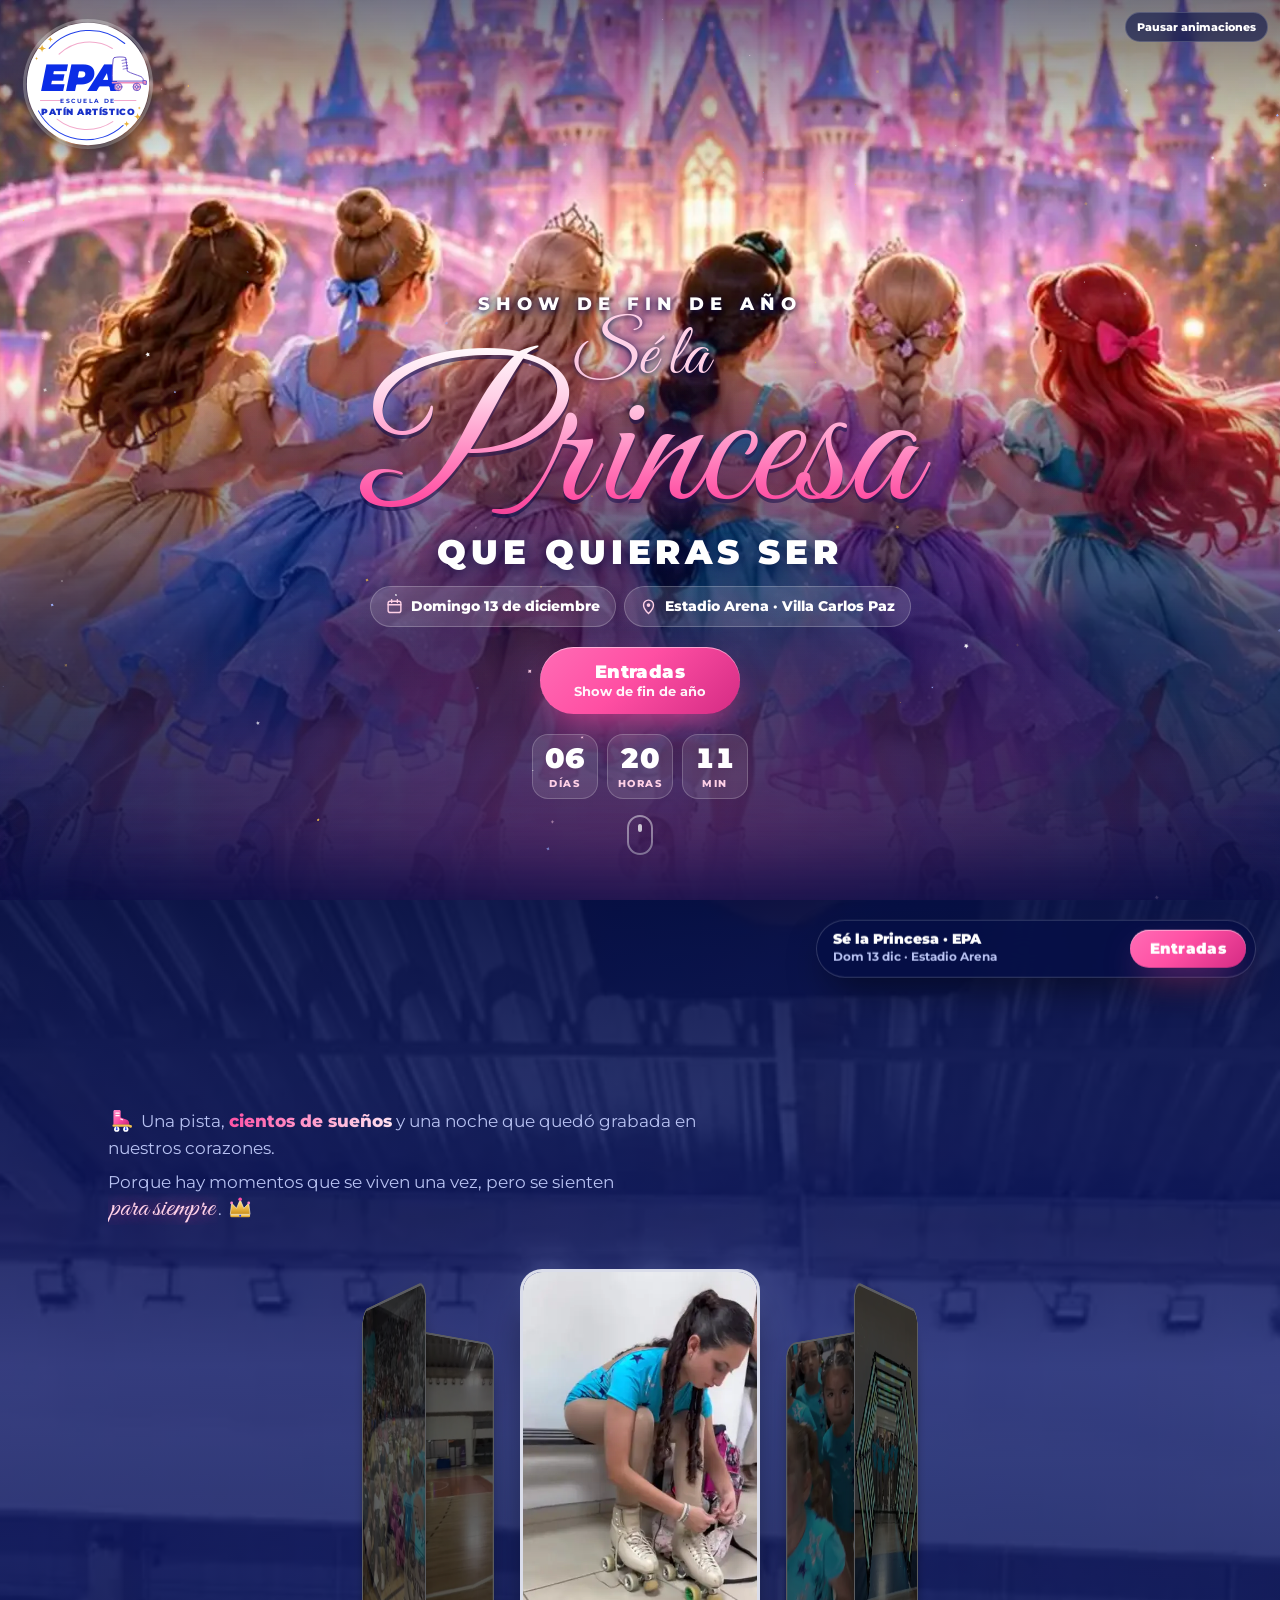
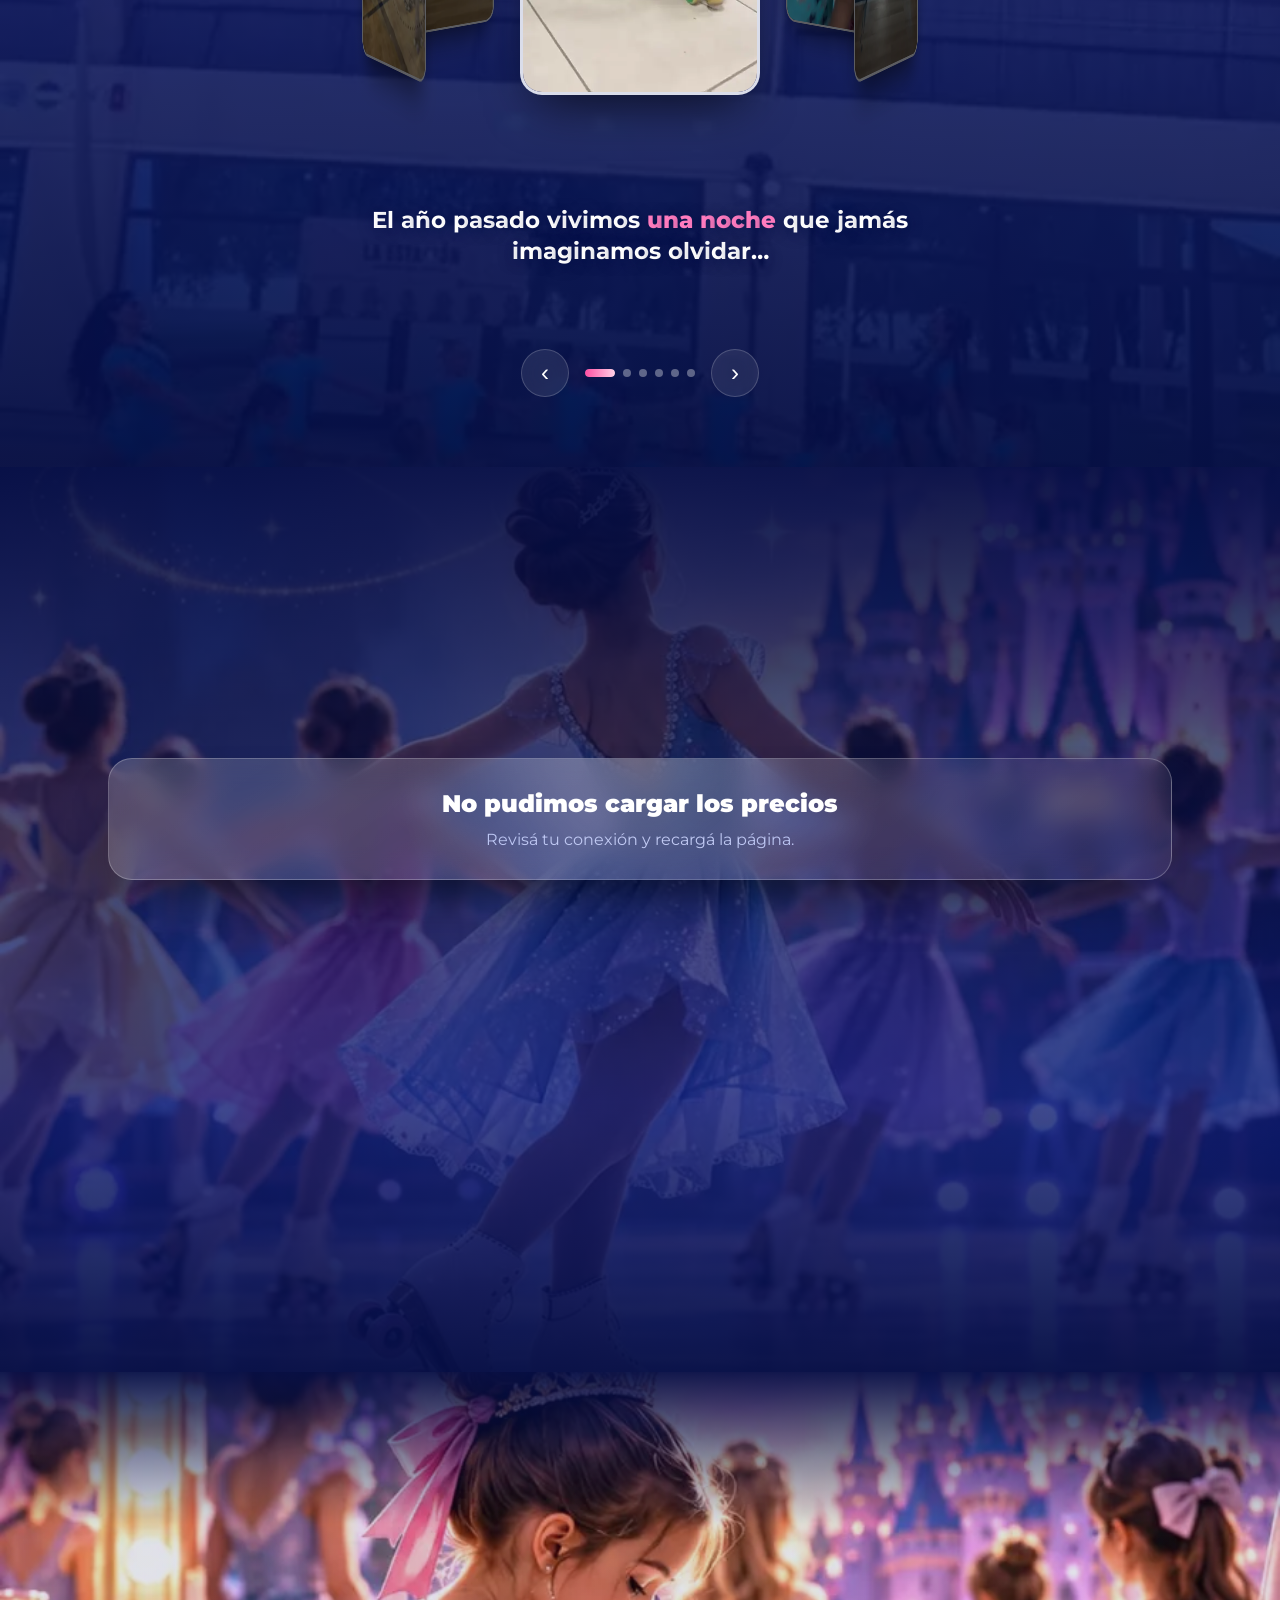
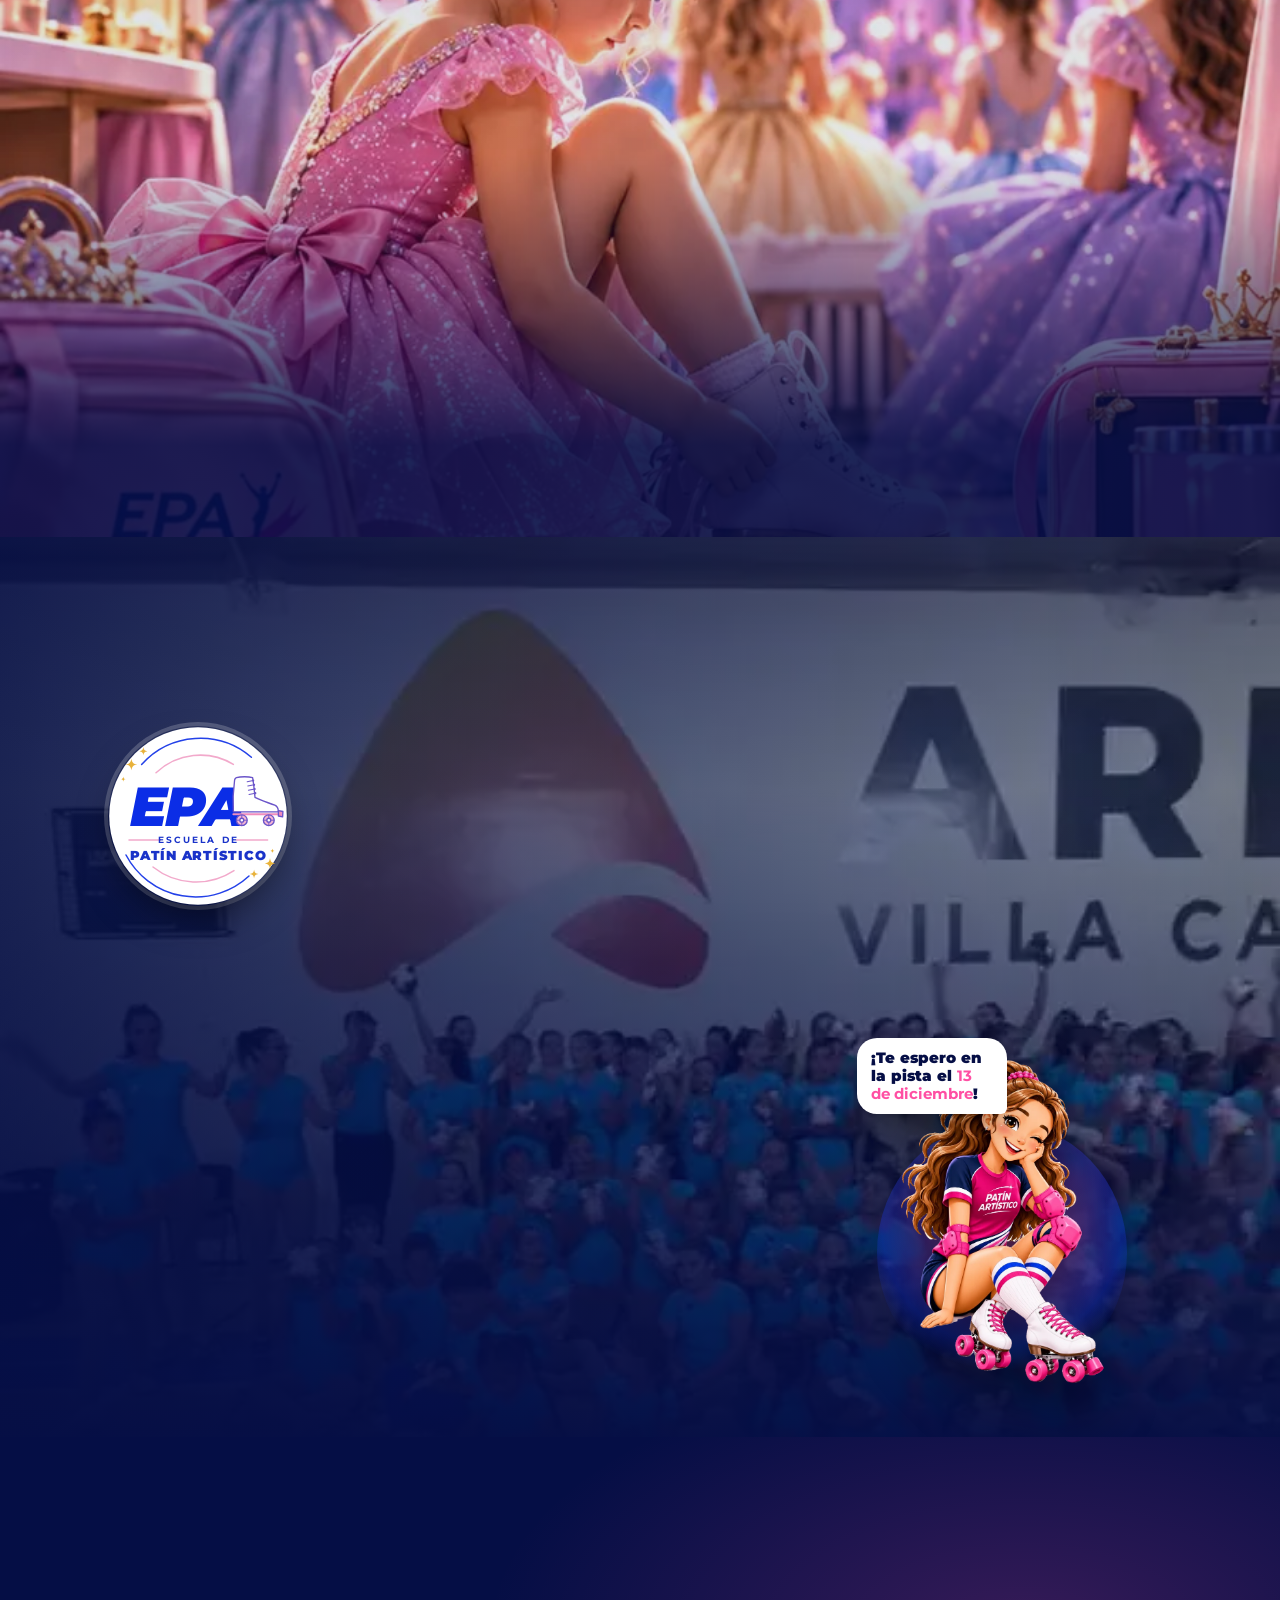
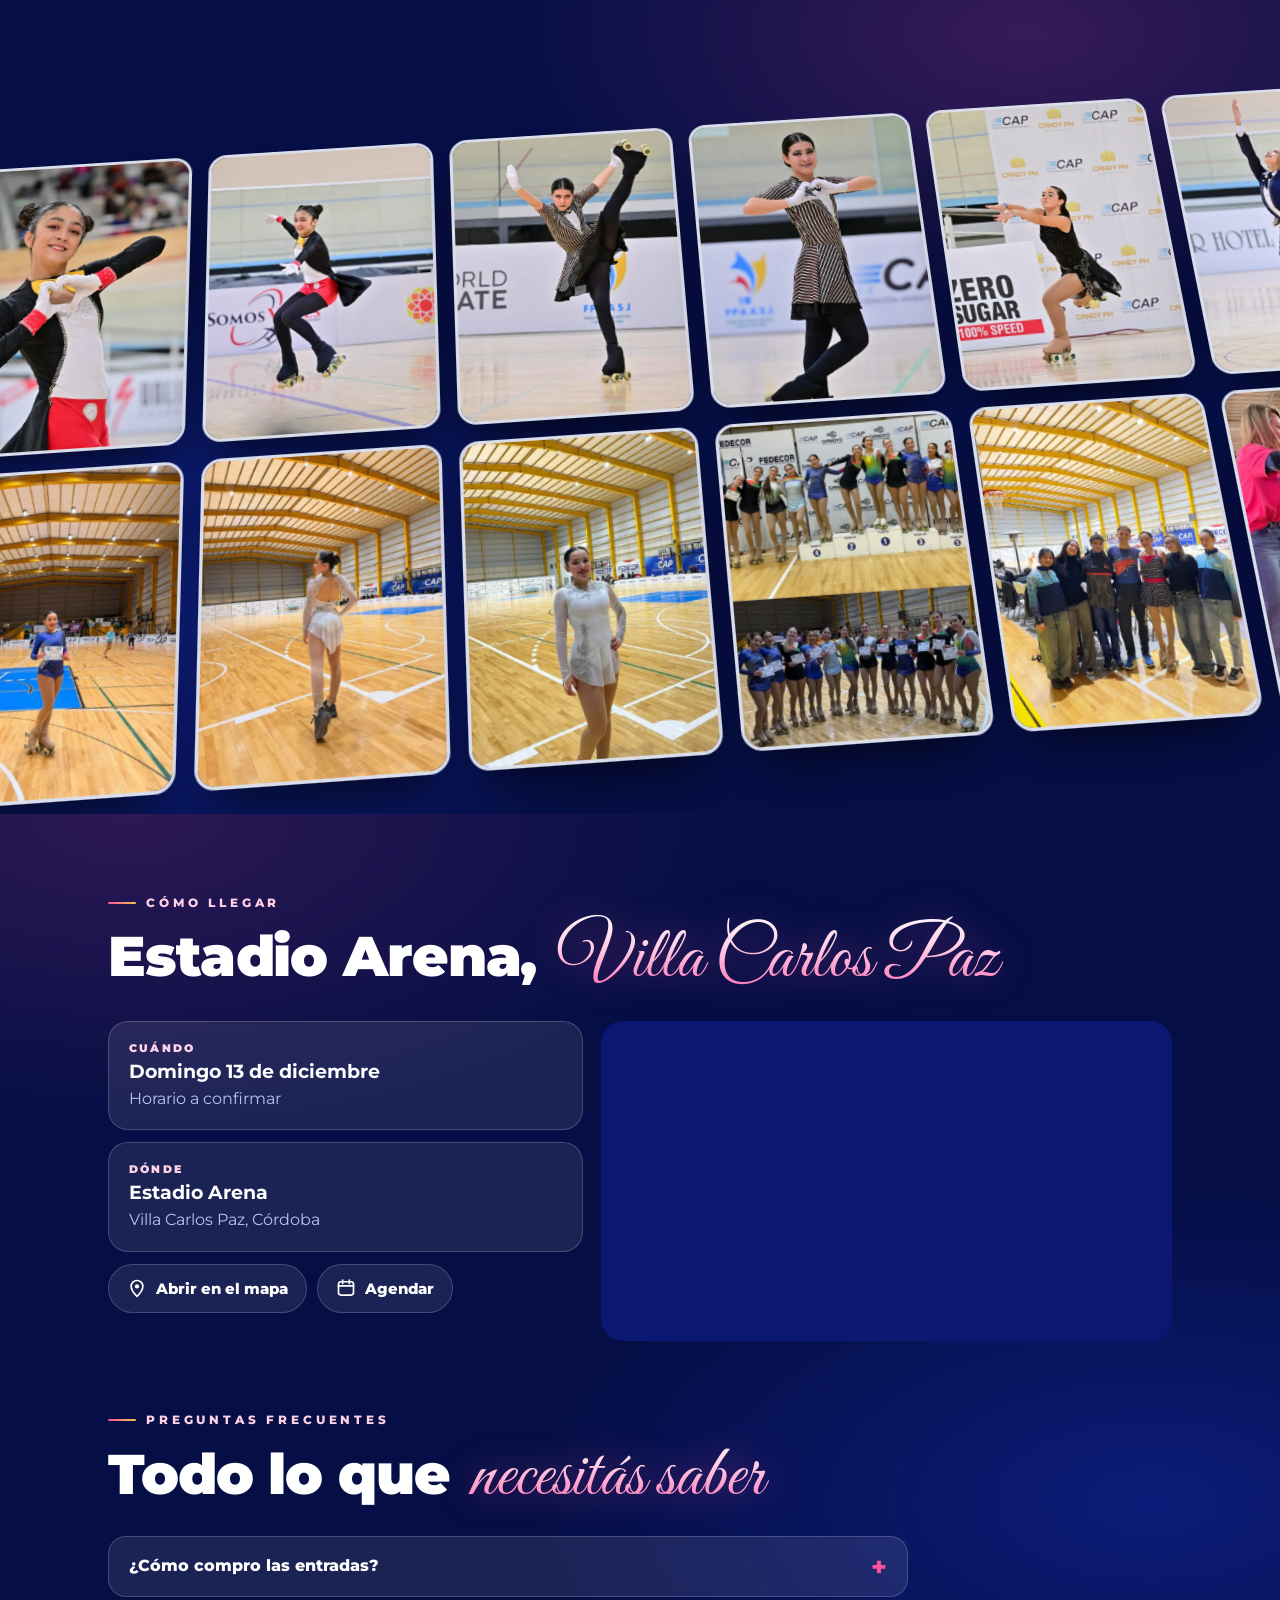
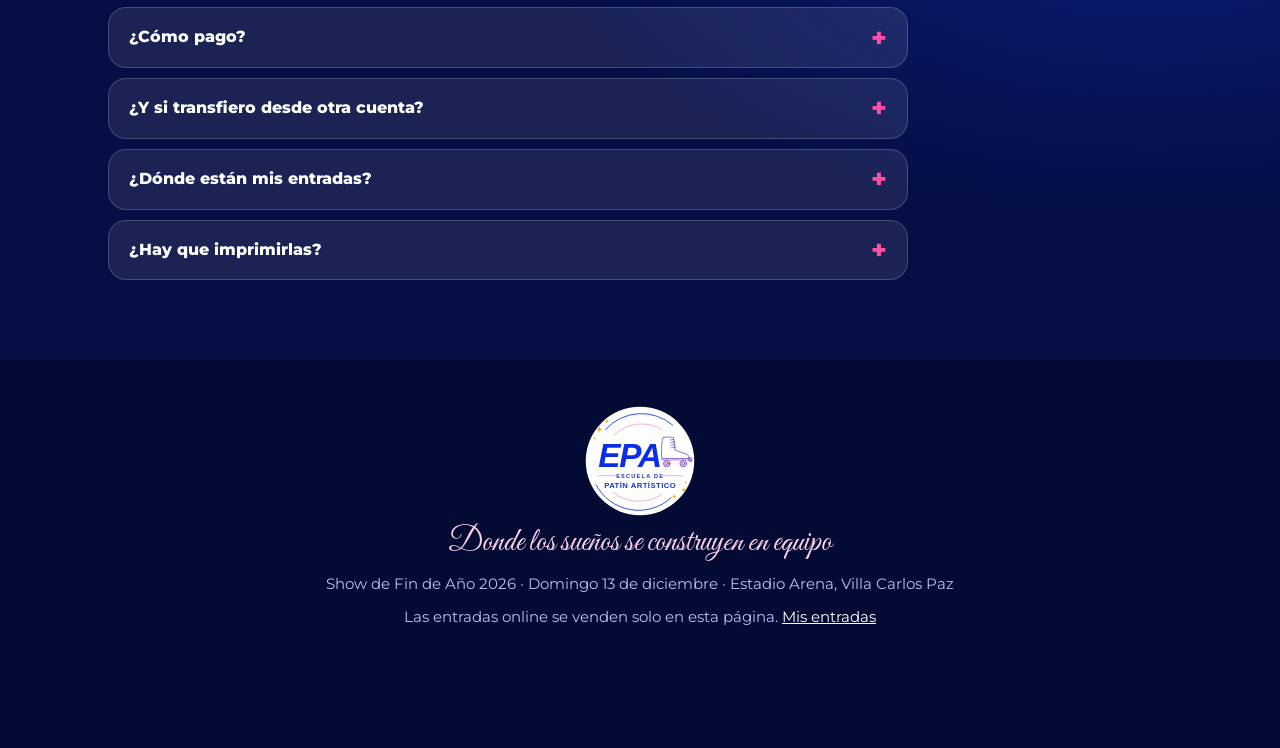
==== commit c235b419: "EPA: la frase de la nena con el mismo degradé rosa que "una sola pasión" Co-Authored-By: Claude Opus" ====
--- a/temas/epa/index.html
+++ b/temas/epa/index.html
@@ -285,9 +285,12 @@
 .magia .fondo img{object-position:50% 40%;}
 .magia .velo{background:linear-gradient(180deg,rgba(5,14,69,.95) 0%,rgba(5,14,69,.12) 20%,rgba(5,14,69,.1) 50%,rgba(5,14,69,.9) 88%);}
 .magia blockquote{padding:0 20px 60px;max-width:820px;margin:0 auto;}
-.magia blockquote p{font-family:var(--f-script);font-size:clamp(38px,9vw,70px);line-height:1.05;color:#fff;text-shadow:0 4px 30px rgba(5,14,69,.9);}
-/* Tres renglones, como lo pidió la escuela, y todo del mismo color: "la magia" en rosa claro parecía de otra letra */
-.magia blockquote p span{display:block;}
+.magia blockquote p{font-family:var(--f-script);font-size:clamp(38px,9vw,70px);line-height:1.05;color:#fff;
+  filter:drop-shadow(0 3px 14px rgba(5,14,69,.85)) drop-shadow(0 0 18px rgba(255,79,163,.45));}
+/* Tres renglones, como lo pidió la escuela, con el mismo degradé que "una sola pasión" o "sobre ruedas" (antes era blanca
+   con "la magia" en rosa claro, y parecía de otra letra). Cada renglón lleva su degradé y relleno para que no se corten las colas */
+.magia blockquote p span{display:block;padding:.22em .1em .26em;margin:-.22em 0 -.26em;
+  background:linear-gradient(180deg,#fff 0%,var(--rosa-claro) 35%,var(--rosa) 90%);-webkit-background-clip:text;background-clip:text;color:transparent;}
 
 /* ═════ 5) LA ESCUELA: todas juntas en el Arena, de fondo ═════ */
 .escuela{z-index:2;padding:90px 0;}
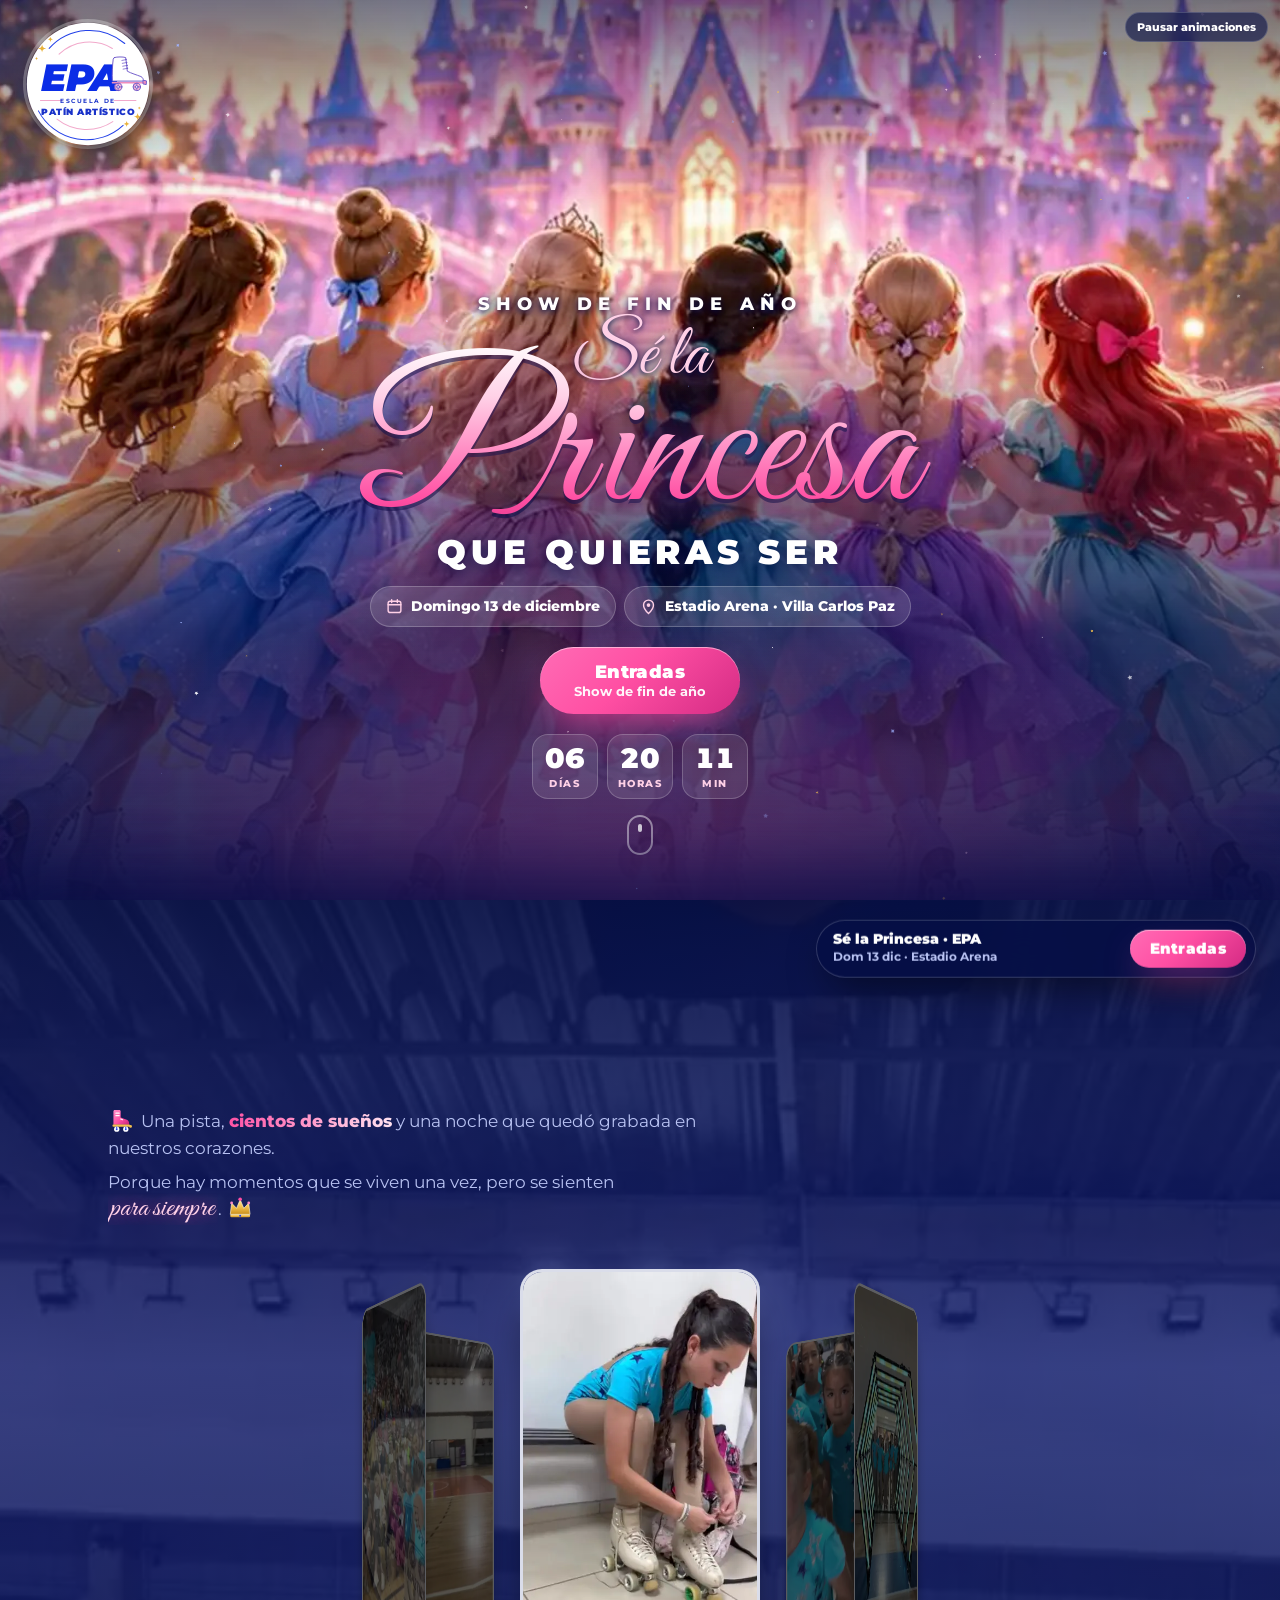
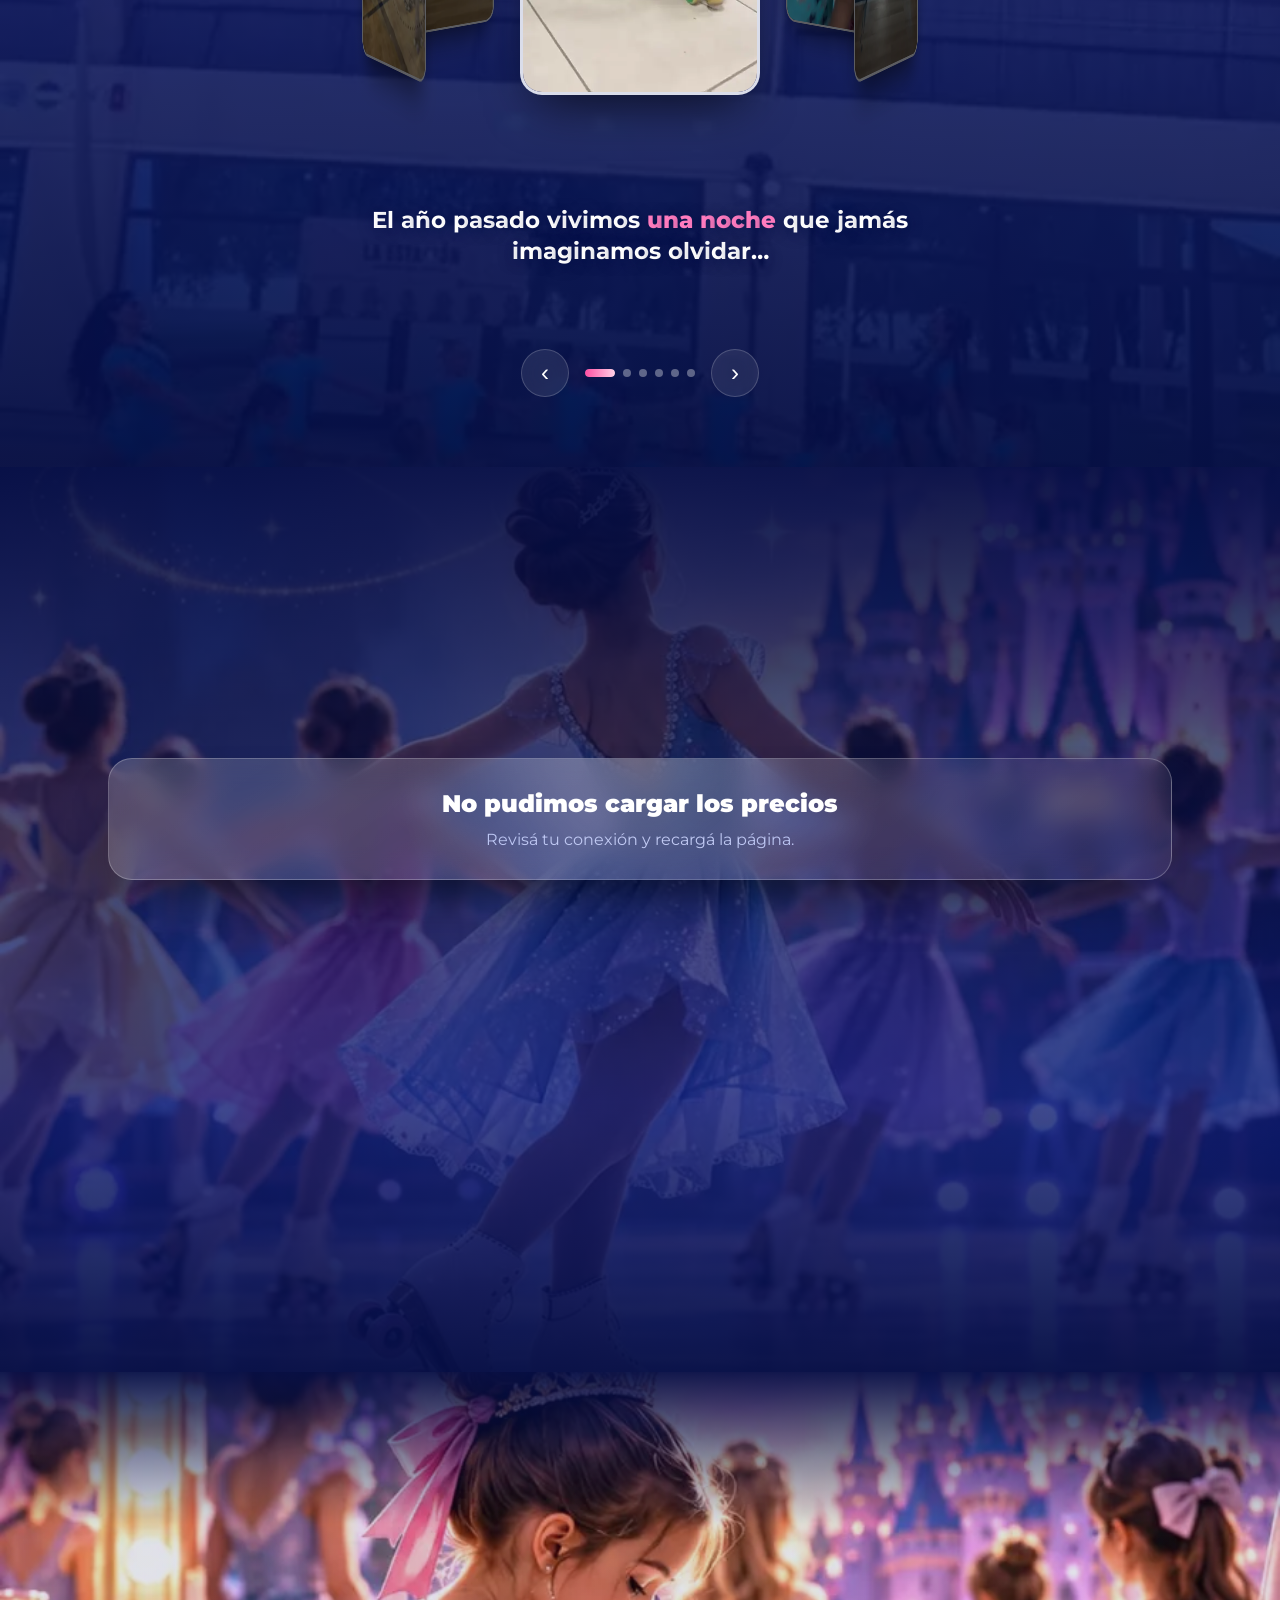
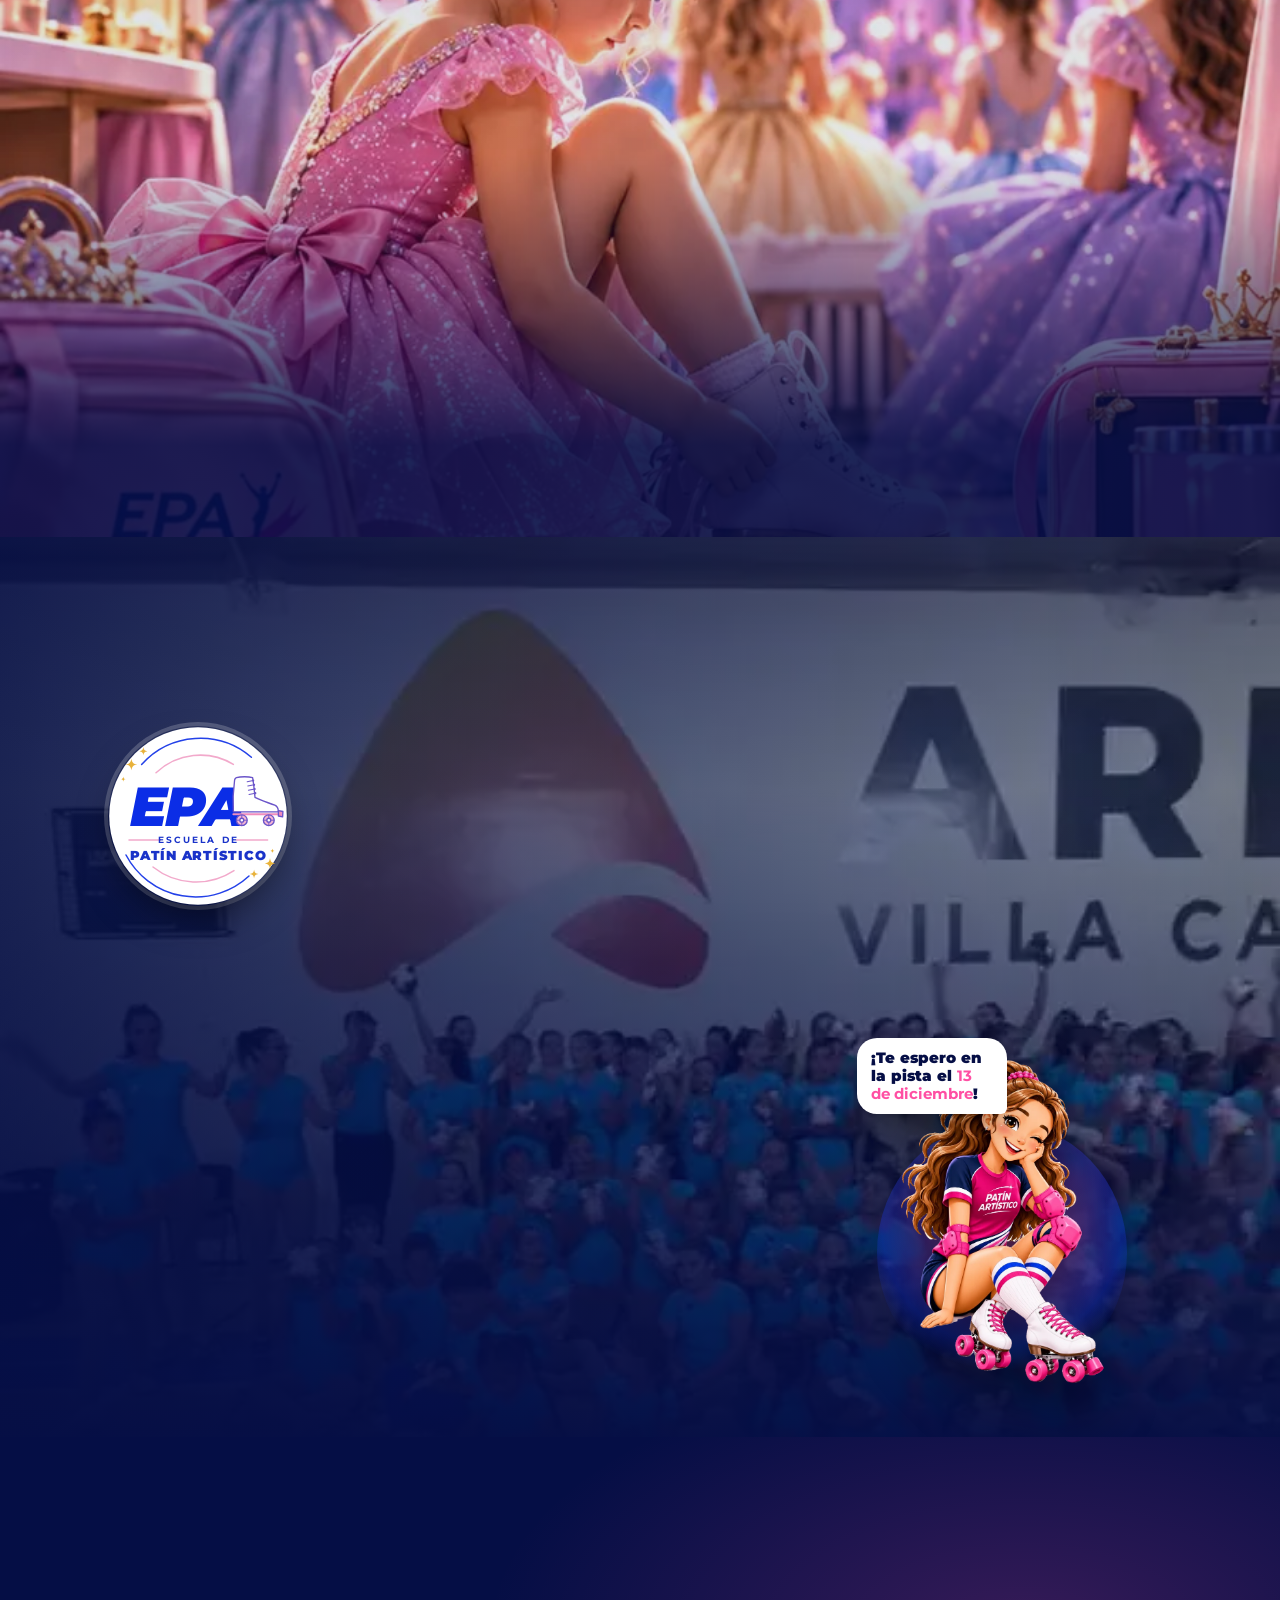
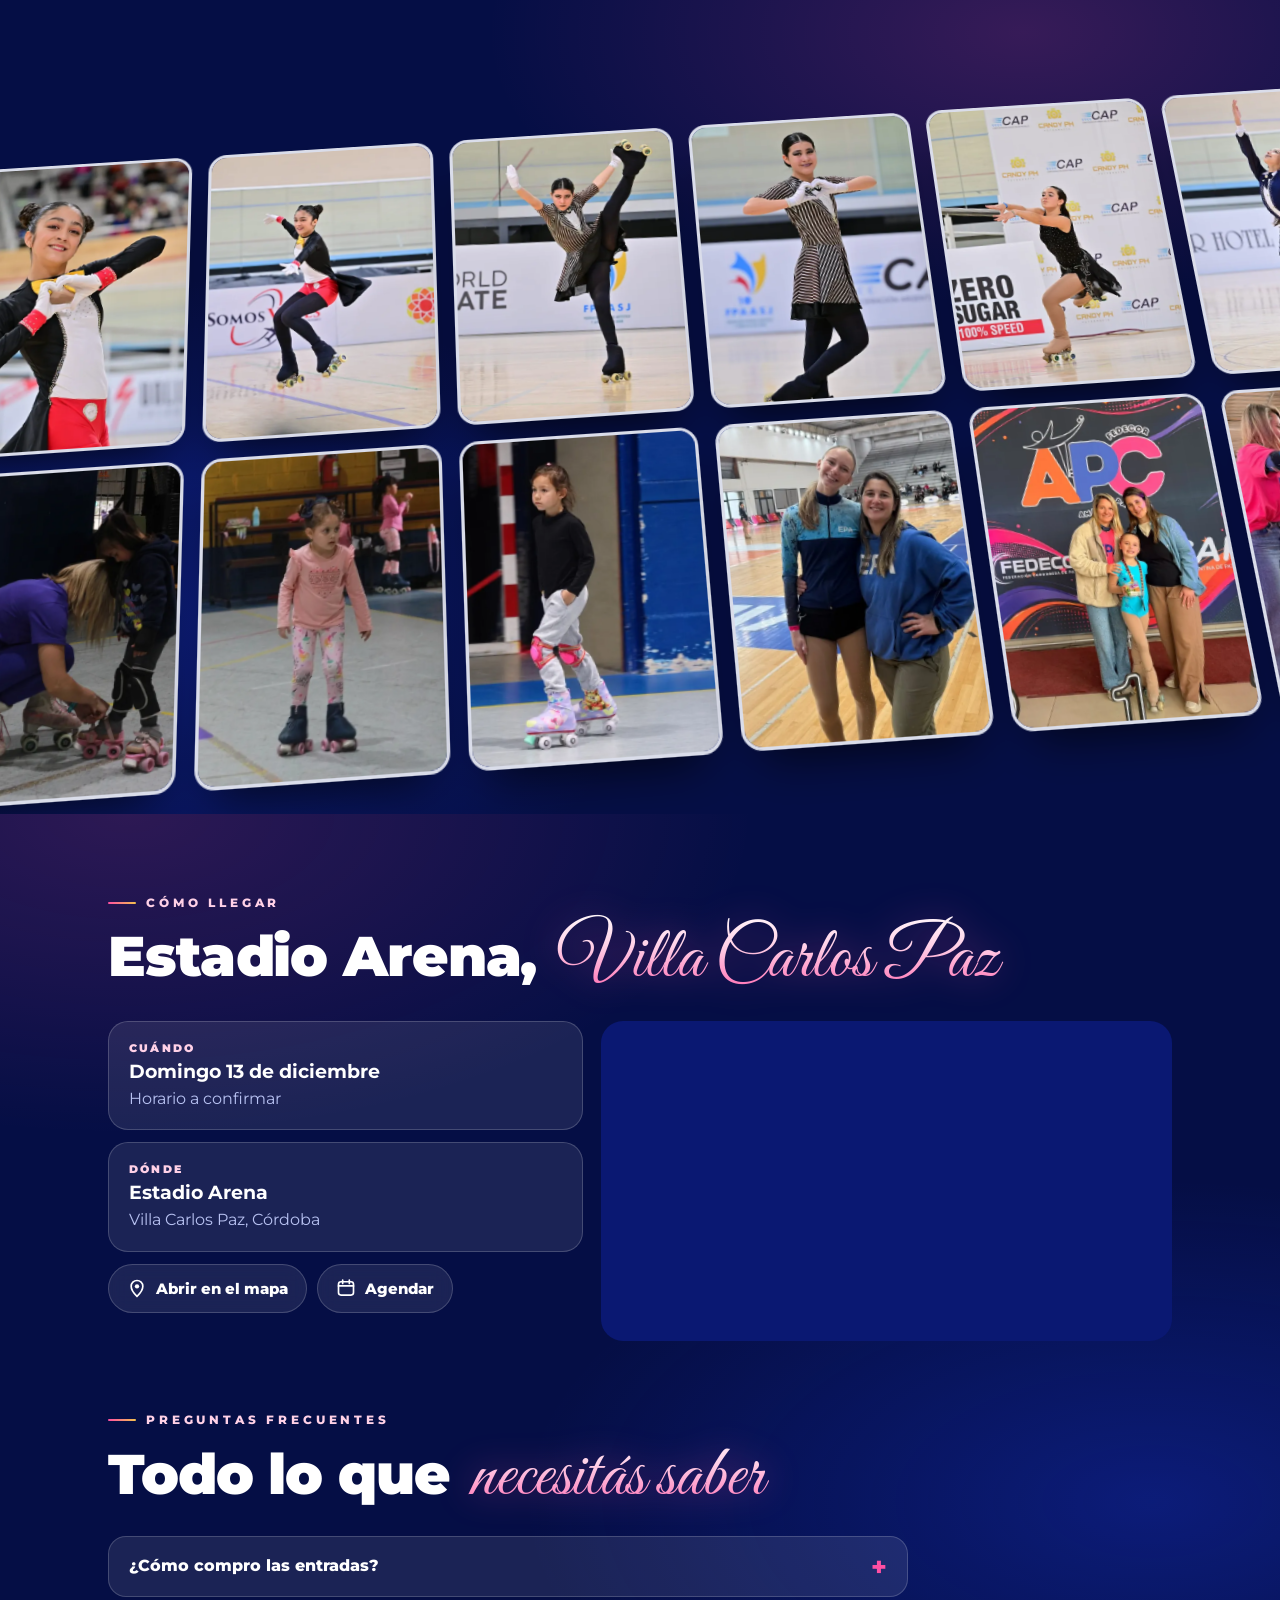
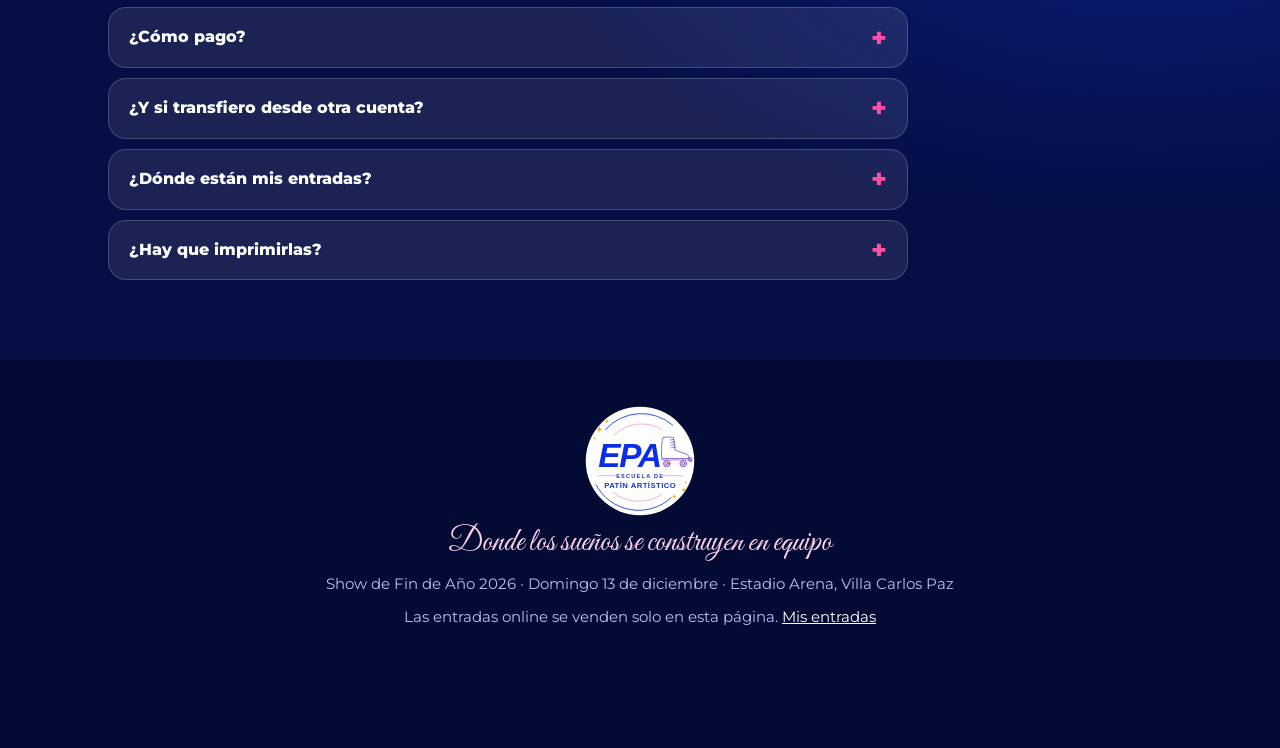
==== commit 8150c6e8: "EPA: la galería sin la patinadora que dejó la escuela Las fotos 9 a 14 eran el resumen de un torneo " ====
--- a/temas/epa/index.html
+++ b/temas/epa/index.html
@@ -608,7 +608,7 @@
       <p class="bajada entra">Las patinadoras de EPA en los torneos y entrenamientos de 2025 y 2026. Tocá una foto para verla grande.</p>
     </div>
     <div class="pasarela3d" id="pasarela" role="group" aria-label="Fotos de las patinadoras de EPA">
-      <div class="filas-g"><div class="fila-g"><button type="button" data-g="01" aria-label="Ver la foto 1 grande"><img src="assets/galeria/g01-600.webp" alt="" loading="lazy" width="600" height="800"></button><button type="button" data-g="02" aria-label="Ver la foto 2 grande"><img src="assets/galeria/g02-600.webp" alt="" loading="lazy" width="600" height="800"></button><button type="button" data-g="03" aria-label="Ver la foto 3 grande"><img src="assets/galeria/g03-600.webp" alt="" loading="lazy" width="600" height="800"></button><button type="button" data-g="04" aria-label="Ver la foto 4 grande"><img src="assets/galeria/g04-600.webp" alt="" loading="lazy" width="600" height="800"></button><button type="button" data-g="05" aria-label="Ver la foto 5 grande"><img src="assets/galeria/g05-600.webp" alt="" loading="lazy" width="600" height="800"></button><button type="button" data-g="06" aria-label="Ver la foto 6 grande"><img src="assets/galeria/g06-600.webp" alt="" loading="lazy" width="600" height="800"></button><button type="button" data-g="07" aria-label="Ver la foto 7 grande"><img src="assets/galeria/g07-600.webp" alt="" loading="lazy" width="600" height="800"></button><button type="button" data-g="08" aria-label="Ver la foto 8 grande"><img src="assets/galeria/g08-600.webp" alt="" loading="lazy" width="600" height="800"></button><button type="button" data-g="09" aria-label="Ver la foto 9 grande"><img src="assets/galeria/g09-600.webp" alt="" loading="lazy" width="600" height="800"></button><button type="button" data-g="01" tabindex="-1" aria-hidden="true"><img src="assets/galeria/g01-600.webp" alt="" loading="lazy" width="600" height="800"></button><button type="button" data-g="02" tabindex="-1" aria-hidden="true"><img src="assets/galeria/g02-600.webp" alt="" loading="lazy" width="600" height="800"></button><button type="button" data-g="03" tabindex="-1" aria-hidden="true"><img src="assets/galeria/g03-600.webp" alt="" loading="lazy" width="600" height="800"></button><button type="button" data-g="04" tabindex="-1" aria-hidden="true"><img src="assets/galeria/g04-600.webp" alt="" loading="lazy" width="600" height="800"></button><button type="button" data-g="05" tabindex="-1" aria-hidden="true"><img src="assets/galeria/g05-600.webp" alt="" loading="lazy" width="600" height="800"></button><button type="button" data-g="06" tabindex="-1" aria-hidden="true"><img src="assets/galeria/g06-600.webp" alt="" loading="lazy" width="600" height="800"></button><button type="button" data-g="07" tabindex="-1" aria-hidden="true"><img src="assets/galeria/g07-600.webp" alt="" loading="lazy" width="600" height="800"></button><button type="button" data-g="08" tabindex="-1" aria-hidden="true"><img src="assets/galeria/g08-600.webp" alt="" loading="lazy" width="600" height="800"></button><button type="button" data-g="09" tabindex="-1" aria-hidden="true"><img src="assets/galeria/g09-600.webp" alt="" loading="lazy" width="600" height="800"></button></div><div class="fila-g inversa"><button type="button" data-g="10" aria-label="Ver la foto 10 grande"><img src="assets/galeria/g10-600.webp" alt="" loading="lazy" width="600" height="800"></button><button type="button" data-g="11" aria-label="Ver la foto 11 grande"><img src="assets/galeria/g11-600.webp" alt="" loading="lazy" width="600" height="800"></button><button type="button" data-g="12" aria-label="Ver la foto 12 grande"><img src="assets/galeria/g12-600.webp" alt="" loading="lazy" width="600" height="800"></button><button type="button" data-g="13" aria-label="Ver la foto 13 grande"><img src="assets/galeria/g13-600.webp" alt="" loading="lazy" width="600" height="800"></button><button type="button" data-g="14" aria-label="Ver la foto 14 grande"><img src="assets/galeria/g14-600.webp" alt="" loading="lazy" width="600" height="800"></button><button type="button" data-g="15" aria-label="Ver la foto 15 grande"><img src="assets/galeria/g15-600.webp" alt="" loading="lazy" width="600" height="800"></button><button type="button" data-g="16" aria-label="Ver la foto 16 grande"><img src="assets/galeria/g16-600.webp" alt="" loading="lazy" width="600" height="800"></button><button type="button" data-g="17" aria-label="Ver la foto 17 grande"><img src="assets/galeria/g17-600.webp" alt="" loading="lazy" width="600" height="800"></button><button type="button" data-g="10" tabindex="-1" aria-hidden="true"><img src="assets/galeria/g10-600.webp" alt="" loading="lazy" width="600" height="800"></button><button type="button" data-g="11" tabindex="-1" aria-hidden="true"><img src="assets/galeria/g11-600.webp" alt="" loading="lazy" width="600" height="800"></button><button type="button" data-g="12" tabindex="-1" aria-hidden="true"><img src="assets/galeria/g12-600.webp" alt="" loading="lazy" width="600" height="800"></button><button type="button" data-g="13" tabindex="-1" aria-hidden="true"><img src="assets/galeria/g13-600.webp" alt="" loading="lazy" width="600" height="800"></button><button type="button" data-g="14" tabindex="-1" aria-hidden="true"><img src="assets/galeria/g14-600.webp" alt="" loading="lazy" width="600" height="800"></button><button type="button" data-g="15" tabindex="-1" aria-hidden="true"><img src="assets/galeria/g15-600.webp" alt="" loading="lazy" width="600" height="800"></button><button type="button" data-g="16" tabindex="-1" aria-hidden="true"><img src="assets/galeria/g16-600.webp" alt="" loading="lazy" width="600" height="800"></button><button type="button" data-g="17" tabindex="-1" aria-hidden="true"><img src="assets/galeria/g17-600.webp" alt="" loading="lazy" width="600" height="800"></button></div></div>
+      <div class="filas-g"><div class="fila-g"><button type="button" data-g="01" aria-label="Ver la foto 1 grande"><img src="assets/galeria/g01-600.webp?v=2" alt="" loading="lazy" width="600" height="800"></button><button type="button" data-g="02" aria-label="Ver la foto 2 grande"><img src="assets/galeria/g02-600.webp?v=2" alt="" loading="lazy" width="600" height="800"></button><button type="button" data-g="03" aria-label="Ver la foto 3 grande"><img src="assets/galeria/g03-600.webp?v=2" alt="" loading="lazy" width="600" height="800"></button><button type="button" data-g="04" aria-label="Ver la foto 4 grande"><img src="assets/galeria/g04-600.webp?v=2" alt="" loading="lazy" width="600" height="800"></button><button type="button" data-g="05" aria-label="Ver la foto 5 grande"><img src="assets/galeria/g05-600.webp?v=2" alt="" loading="lazy" width="600" height="800"></button><button type="button" data-g="06" aria-label="Ver la foto 6 grande"><img src="assets/galeria/g06-600.webp?v=2" alt="" loading="lazy" width="600" height="800"></button><button type="button" data-g="07" aria-label="Ver la foto 7 grande"><img src="assets/galeria/g07-600.webp?v=2" alt="" loading="lazy" width="600" height="800"></button><button type="button" data-g="08" aria-label="Ver la foto 8 grande"><img src="assets/galeria/g08-600.webp?v=2" alt="" loading="lazy" width="600" height="800"></button><button type="button" data-g="09" aria-label="Ver la foto 9 grande"><img src="assets/galeria/g09-600.webp?v=2" alt="" loading="lazy" width="600" height="800"></button><button type="button" data-g="01" tabindex="-1" aria-hidden="true"><img src="assets/galeria/g01-600.webp?v=2" alt="" loading="lazy" width="600" height="800"></button><button type="button" data-g="02" tabindex="-1" aria-hidden="true"><img src="assets/galeria/g02-600.webp?v=2" alt="" loading="lazy" width="600" height="800"></button><button type="button" data-g="03" tabindex="-1" aria-hidden="true"><img src="assets/galeria/g03-600.webp?v=2" alt="" loading="lazy" width="600" height="800"></button><button type="button" data-g="04" tabindex="-1" aria-hidden="true"><img src="assets/galeria/g04-600.webp?v=2" alt="" loading="lazy" width="600" height="800"></button><button type="button" data-g="05" tabindex="-1" aria-hidden="true"><img src="assets/galeria/g05-600.webp?v=2" alt="" loading="lazy" width="600" height="800"></button><button type="button" data-g="06" tabindex="-1" aria-hidden="true"><img src="assets/galeria/g06-600.webp?v=2" alt="" loading="lazy" width="600" height="800"></button><button type="button" data-g="07" tabindex="-1" aria-hidden="true"><img src="assets/galeria/g07-600.webp?v=2" alt="" loading="lazy" width="600" height="800"></button><button type="button" data-g="08" tabindex="-1" aria-hidden="true"><img src="assets/galeria/g08-600.webp?v=2" alt="" loading="lazy" width="600" height="800"></button><button type="button" data-g="09" tabindex="-1" aria-hidden="true"><img src="assets/galeria/g09-600.webp?v=2" alt="" loading="lazy" width="600" height="800"></button></div><div class="fila-g inversa"><button type="button" data-g="10" aria-label="Ver la foto 10 grande"><img src="assets/galeria/g10-600.webp?v=2" alt="" loading="lazy" width="600" height="800"></button><button type="button" data-g="11" aria-label="Ver la foto 11 grande"><img src="assets/galeria/g11-600.webp?v=2" alt="" loading="lazy" width="600" height="800"></button><button type="button" data-g="12" aria-label="Ver la foto 12 grande"><img src="assets/galeria/g12-600.webp?v=2" alt="" loading="lazy" width="600" height="800"></button><button type="button" data-g="13" aria-label="Ver la foto 13 grande"><img src="assets/galeria/g13-600.webp?v=2" alt="" loading="lazy" width="600" height="800"></button><button type="button" data-g="14" aria-label="Ver la foto 14 grande"><img src="assets/galeria/g14-600.webp?v=2" alt="" loading="lazy" width="600" height="800"></button><button type="button" data-g="15" aria-label="Ver la foto 15 grande"><img src="assets/galeria/g15-600.webp?v=2" alt="" loading="lazy" width="600" height="800"></button><button type="button" data-g="16" aria-label="Ver la foto 16 grande"><img src="assets/galeria/g16-600.webp?v=2" alt="" loading="lazy" width="600" height="800"></button><button type="button" data-g="17" aria-label="Ver la foto 17 grande"><img src="assets/galeria/g17-600.webp?v=2" alt="" loading="lazy" width="600" height="800"></button><button type="button" data-g="10" tabindex="-1" aria-hidden="true"><img src="assets/galeria/g10-600.webp?v=2" alt="" loading="lazy" width="600" height="800"></button><button type="button" data-g="11" tabindex="-1" aria-hidden="true"><img src="assets/galeria/g11-600.webp?v=2" alt="" loading="lazy" width="600" height="800"></button><button type="button" data-g="12" tabindex="-1" aria-hidden="true"><img src="assets/galeria/g12-600.webp?v=2" alt="" loading="lazy" width="600" height="800"></button><button type="button" data-g="13" tabindex="-1" aria-hidden="true"><img src="assets/galeria/g13-600.webp?v=2" alt="" loading="lazy" width="600" height="800"></button><button type="button" data-g="14" tabindex="-1" aria-hidden="true"><img src="assets/galeria/g14-600.webp?v=2" alt="" loading="lazy" width="600" height="800"></button><button type="button" data-g="15" tabindex="-1" aria-hidden="true"><img src="assets/galeria/g15-600.webp?v=2" alt="" loading="lazy" width="600" height="800"></button><button type="button" data-g="16" tabindex="-1" aria-hidden="true"><img src="assets/galeria/g16-600.webp?v=2" alt="" loading="lazy" width="600" height="800"></button><button type="button" data-g="17" tabindex="-1" aria-hidden="true"><img src="assets/galeria/g17-600.webp?v=2" alt="" loading="lazy" width="600" height="800"></button></div></div>
     </div>
   </section>
 
@@ -933,7 +933,8 @@
 let fotoActual = 1;
 function verFoto(n) {
   fotoActual = ((n - 1 + totalFotos) % totalFotos) + 1;
-  $('#visor-img').src = `assets/galeria/g${String(fotoActual).padStart(2, '0')}-1200.webp`;
+  // ?v=2: del 9 al 14 son otras fotos con el mismo nombre (22/11/2026); sin esto el navegador mostraba las guardadas
+  $('#visor-img').src = `assets/galeria/g${String(fotoActual).padStart(2, '0')}-1200.webp?v=2`;
 }
 $$('[data-g]').forEach(b => b.addEventListener('click', () => { verFoto(+b.dataset.g); try { $('#visor').showPopover(); } catch {} }));
 $('#visor-ant').addEventListener('click', () => verFoto(fotoActual - 1));
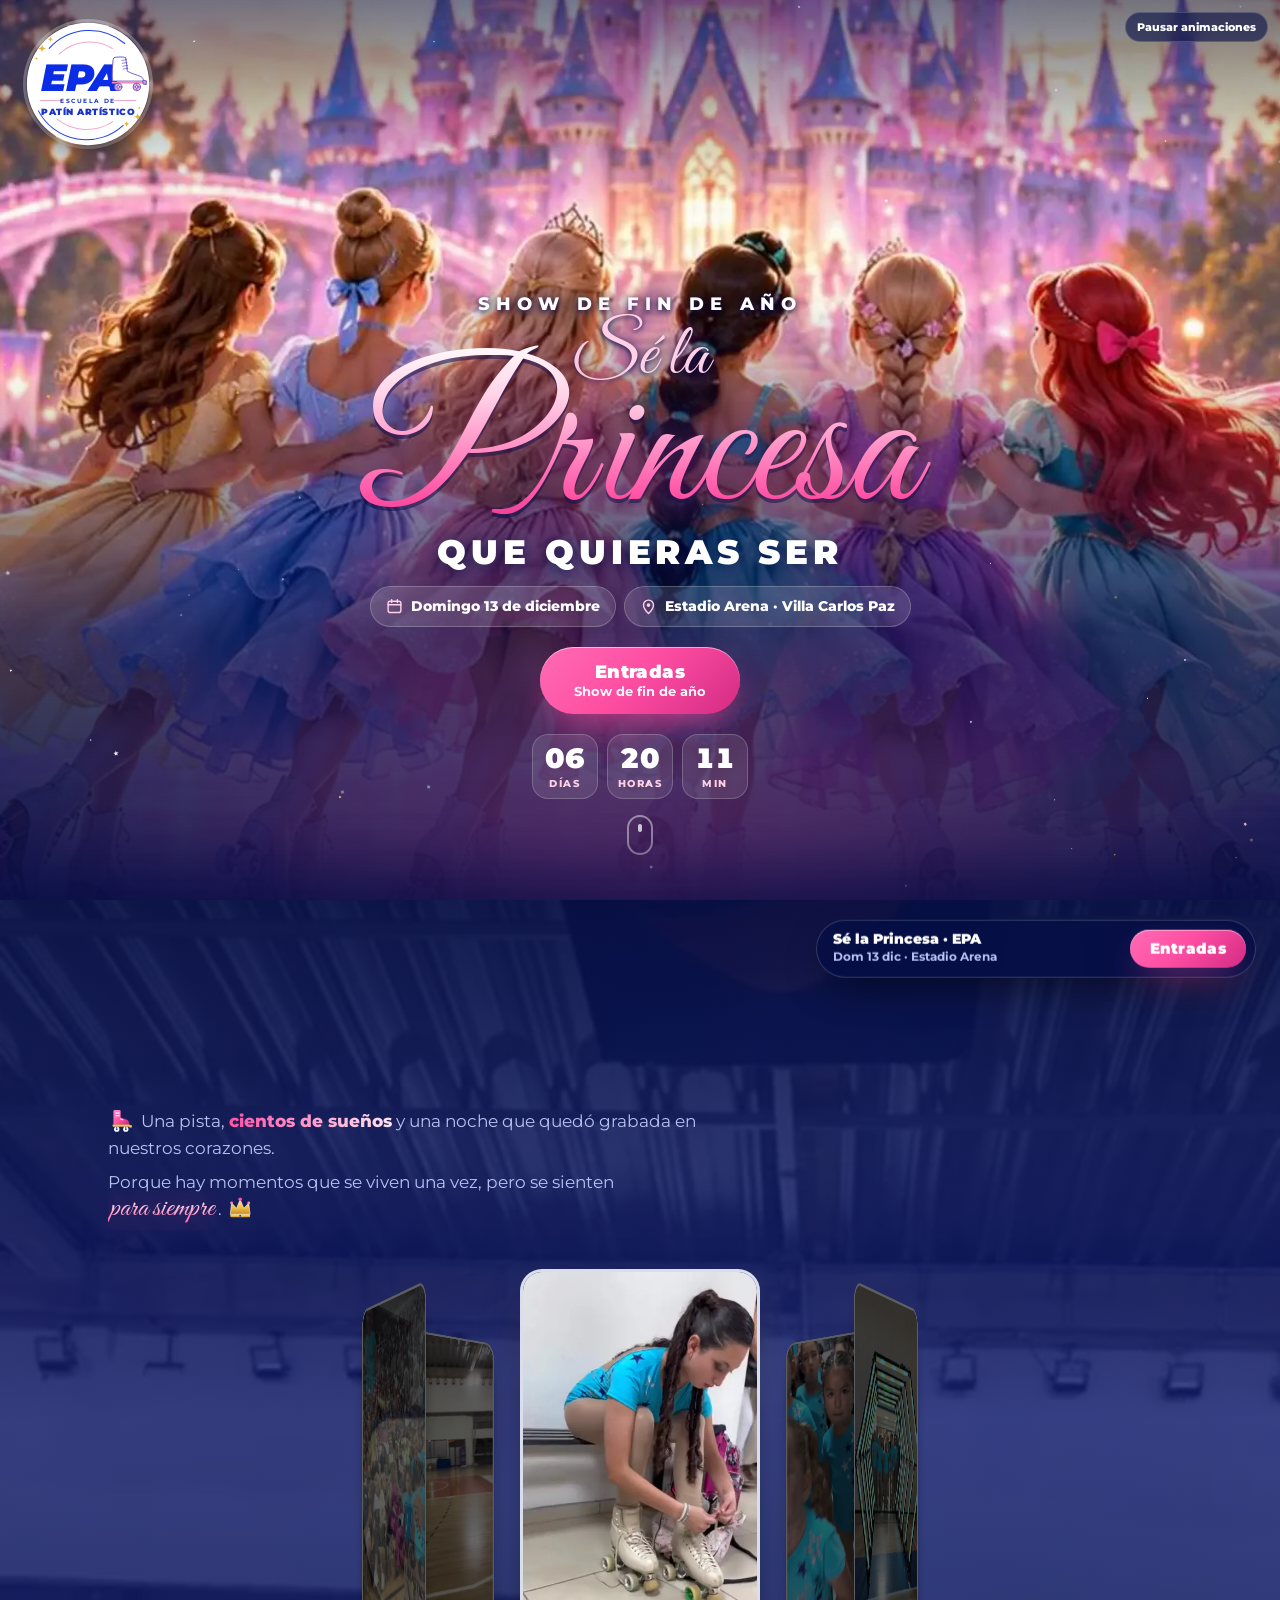
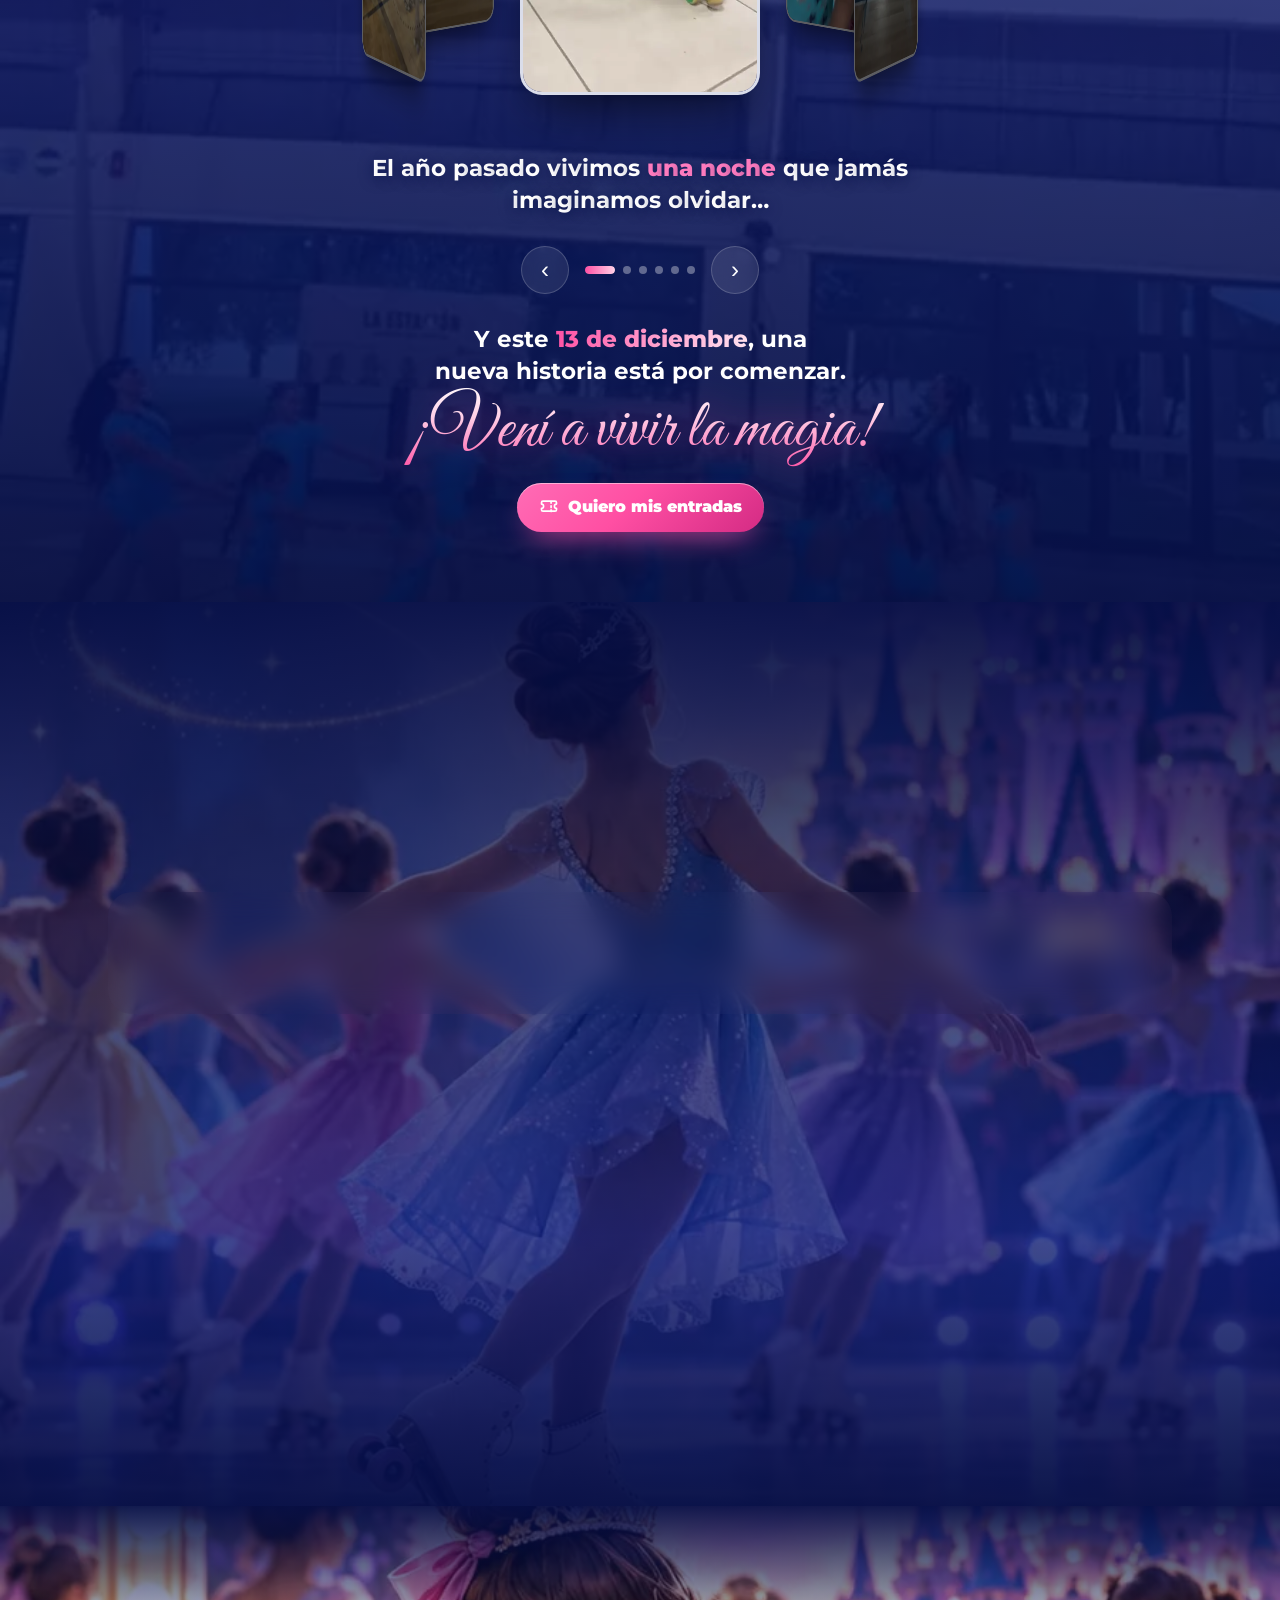
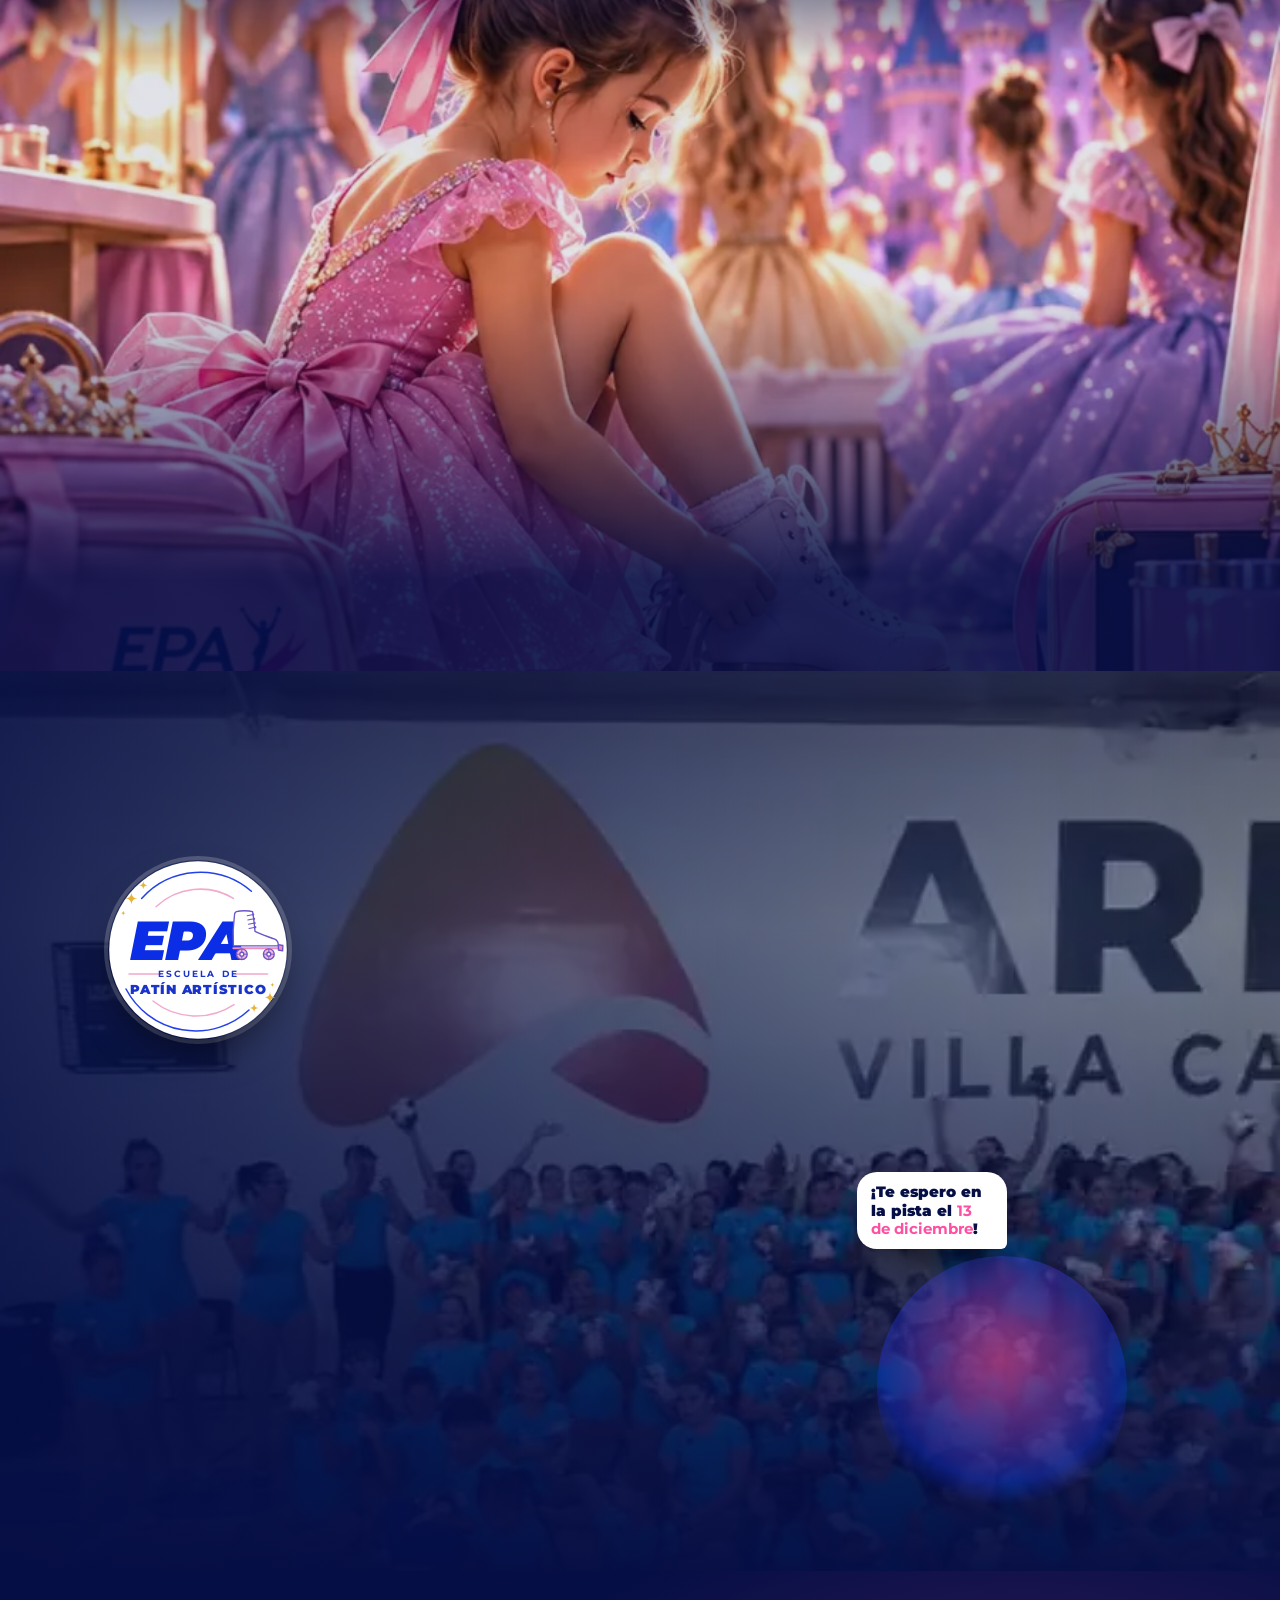
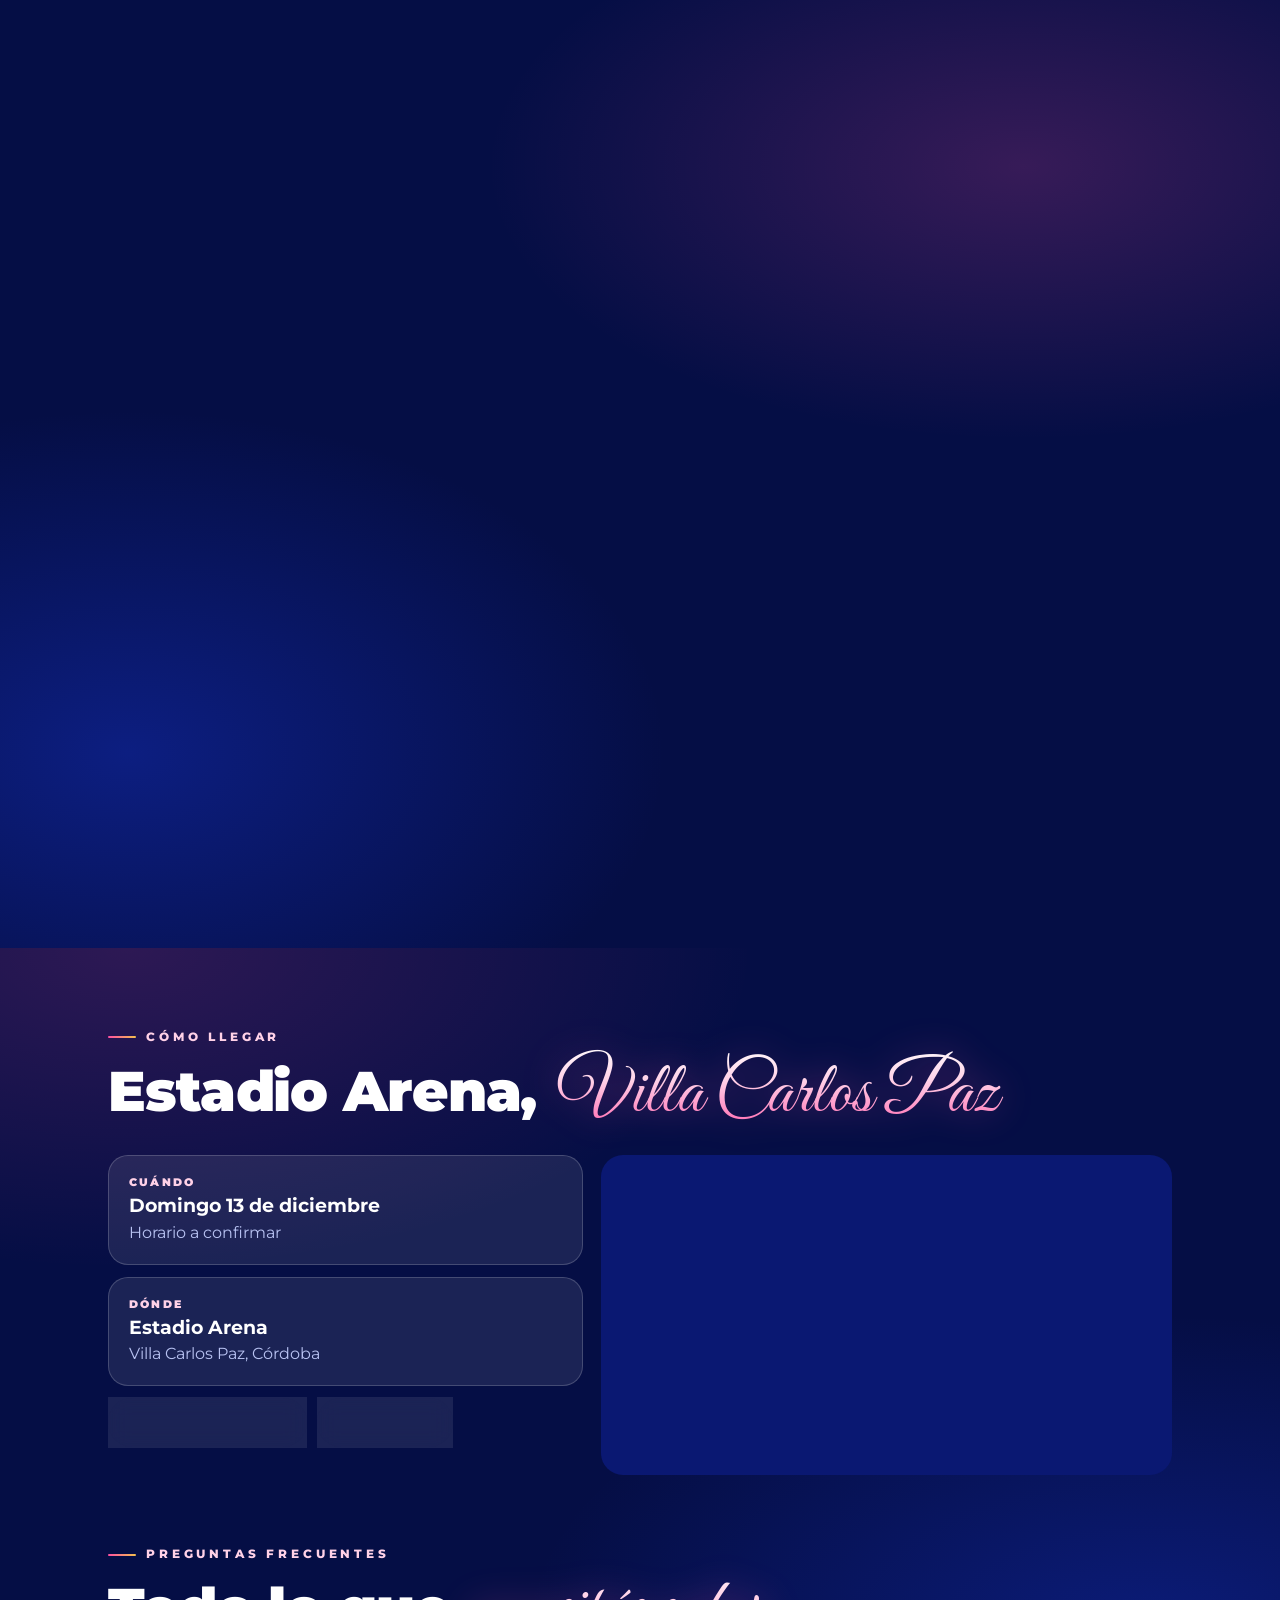
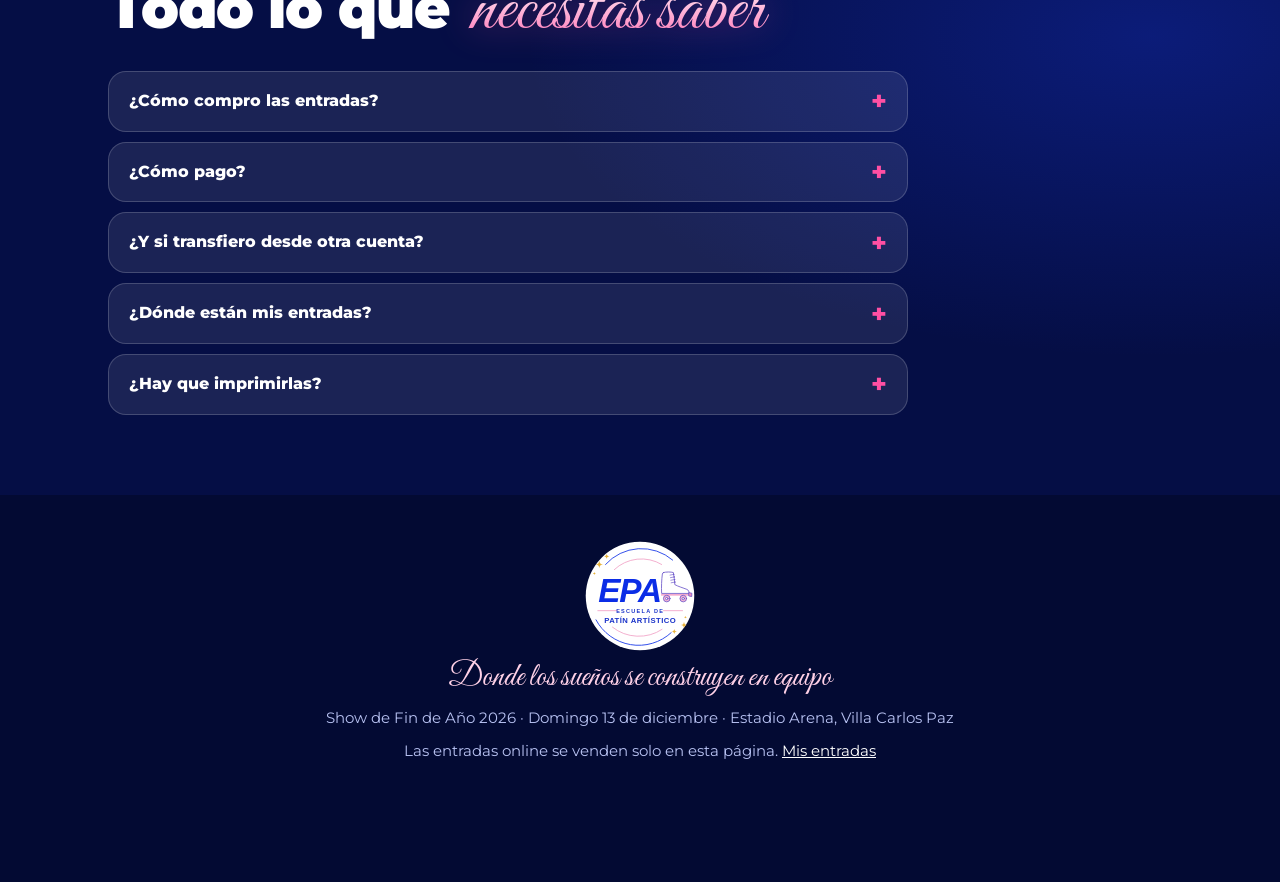
==== commit ea1bfd11: "EPA: el cierre del relato queda fijo y el título dice "se vive sobre ruedas" - Las cinco frases gira" ====
--- a/temas/epa/index.html
+++ b/temas/epa/index.html
@@ -186,21 +186,33 @@
 .parte.activa .letra{animation:letra .8s var(--curva) both;animation-delay:calc(var(--i) * 24ms + .25s);}
 @keyframes letra{from{opacity:0;transform:translateY(.55em) rotateX(-90deg) scale(.7);filter:blur(5px);}to{opacity:1;transform:none;filter:none;}}
 .parte.sale{animation:salir .45s ease-in both;}
-.parte.sale .letra,.parte.sale .relato-cta{opacity:1;}
+.parte.sale .letra{opacity:1;}
 @keyframes salir{to{opacity:0;transform:translateY(-.45em);filter:blur(4px);}}
-/* "para siempre" y la invitación van en cursiva y se escriben de izquierda a derecha (el relleno es para que no se corten las colas) */
-.parte em,.parte .invitacion{display:inline-block;font-family:var(--f-script);font-style:normal;font-weight:400;line-height:1.05;color:var(--rosa-claro);
-  text-shadow:0 0 16px rgba(255,79,163,.6);clip-path:inset(0 100% 0 0);}
-.parte em{font-size:1.6em;padding:.12em .16em .18em .06em;margin:-.14em -.12em -.22em 0;}
-.parte .invitacion{font-size:clamp(40px,10vw,56px);padding:.12em .3em .2em;margin:2px 0 0;color:#ffd6ea;text-shadow:0 0 22px rgba(255,79,163,.85),0 2px 4px rgba(5,14,69,.6);}
-.parte.activa em,.parte.activa .invitacion{animation:escribir 1.4s cubic-bezier(.45,.05,.35,1) both;animation-delay:calc(var(--i) * 24ms + .35s);}
-.parte.sale em,.parte.sale .invitacion{clip-path:none;}
+/* "para siempre" va en cursiva, con el mismo degradé que "una sola pasión", y se escribe de izquierda a derecha
+   (el relleno es para que no se corten las colas; sin sombra de texto, que con el degradé se ve por adentro de la letra) */
+.parte em{display:inline-block;font-family:var(--f-script);font-style:normal;font-weight:400;line-height:1.05;font-size:1.6em;
+  padding:.12em .16em .18em .06em;margin:-.14em -.12em -.22em 0;background:linear-gradient(180deg,#fff 0%,var(--rosa-claro) 35%,var(--rosa) 90%);-webkit-background-clip:text;background-clip:text;color:transparent;text-shadow:none;
+  filter:drop-shadow(0 0 14px rgba(255,79,163,.5));clip-path:inset(0 100% 0 0);}
+.parte.activa em{animation:escribir 1.4s cubic-bezier(.45,.05,.35,1) both;animation-delay:calc(var(--i) * 24ms + .35s);}
+.parte.sale em{clip-path:none;}
 @keyframes escribir{from{clip-path:inset(0 100% 0 0);}to{clip-path:inset(0 0 0 0);}}
 .relato-cta{display:inline-flex;align-items:center;gap:9px;margin-top:10px;padding:12px 22px;border-radius:999px;text-decoration:none;color:#fff;font-weight:900;font-size:16px;
-  text-shadow:none;background:linear-gradient(135deg,#ff6cb5,var(--rosa) 45%,#d42b84);box-shadow:0 14px 30px -12px rgba(255,79,163,.8),inset 0 1px 0 rgba(255,255,255,.5);opacity:0;}
+  text-shadow:none;background:linear-gradient(135deg,#ff6cb5,var(--rosa) 45%,#d42b84);box-shadow:0 14px 30px -12px rgba(255,79,163,.8),inset 0 1px 0 rgba(255,255,255,.5);}
 .relato-cta svg{width:20px;height:20px;}
-.parte.activa .relato-cta{animation:boton-cta .8s var(--curva) both;animation-delay:calc(var(--i) * 24ms + 1.6s);}
-@keyframes boton-cta{from{opacity:0;transform:translateY(14px) scale(.85);}to{opacity:1;transform:none;}}
+/* El cierre queda fijo debajo de los puntos (José, 22/11/2026: "probemos dejando estática la última frase"). Cuando pasa
+   adelante la última toma, la invitación y el botón laten */
+.cierre-fijo{margin:30px auto 0;text-align:center;}
+.cierre-fijo .frase{max-width:40ch;margin:0 auto;text-wrap:balance;color:#fff;font-weight:700;font-size:clamp(18px,4.8vw,23px);line-height:1.38;}
+.invitacion-fija{display:inline-block;margin:-.1em 0 -.14em;padding:.22em .3em .26em;font-family:var(--f-script);font-size:clamp(40px,10.5vw,66px);line-height:1.05;white-space:nowrap;
+  background:linear-gradient(180deg,#fff 0%,var(--rosa-claro) 35%,var(--rosa) 90%);-webkit-background-clip:text;background-clip:text;color:transparent;filter:drop-shadow(0 0 18px rgba(255,79,163,.5));}
+/* La invitación y el botón aparecen enteros una vez, al verse (con la animación ligada al scroll quedaban a medio aparecer
+   mientras se miran los videos, porque están abajo de la pantalla) */
+.sube{opacity:0;transform:translateY(26px) scale(.94);transition:opacity .8s var(--curva),transform .9s var(--curva);transition-delay:var(--retraso,0s);}
+.sube.visto{opacity:1;transform:none;}
+.cierre-fijo.destacado .invitacion-fija{animation:latido 1.5s ease-in-out 2;}
+.cierre-fijo.destacado .relato-cta{animation:latido-cta 1.5s ease-in-out 2;}
+@keyframes latido{50%{transform:scale(1.08);filter:drop-shadow(0 0 30px rgba(255,79,163,.95));}}
+@keyframes latido-cta{50%{transform:scale(1.06);box-shadow:0 0 0 6px rgba(255,79,163,.25),0 18px 40px -10px rgba(255,79,163,.95);}}
 .flechas{display:flex;justify-content:center;align-items:center;gap:12px;margin-top:14px;}
 /* Los puntos del relato: uno por toma; el de la que está adelante se estira y se va llenando hasta que pasa a la siguiente */
 .puntos{display:flex;align-items:center;}
@@ -223,8 +235,8 @@
   background-image:linear-gradient(105deg,var(--rosa) 0%,var(--rosa-claro) 35%,#fff 50%,var(--rosa-claro) 65%,var(--rosa) 100%);background-size:250% 100%;
   animation:destello 3.6s ease-in-out 1.6s infinite;}
 @keyframes destello{0%{background-position:100% 0;}60%,100%{background-position:0 0;}}
-.frase .pal.escrita{font-family:var(--f-script);font-style:normal;font-size:1.7em;line-height:1.1;padding:0 .14em 0 .06em;margin:-.3em 0 -.2em;
-  color:var(--rosa-claro);text-shadow:0 0 16px rgba(255,79,163,.6);opacity:1;filter:none;transform:none;clip-path:inset(0 100% 0 0);
+.frase .pal.escrita{font-family:var(--f-script);font-style:normal;font-size:1.7em;line-height:1.1;padding:.14em .14em .2em .06em;margin:-.44em 0 -.4em;
+  background:linear-gradient(180deg,#fff 0%,var(--rosa-claro) 35%,var(--rosa) 90%);-webkit-background-clip:text;background-clip:text;color:transparent;opacity:1;filter:drop-shadow(0 0 14px rgba(255,79,163,.5));transform:none;clip-path:inset(0 100% 0 0);
   transition:clip-path 1.3s cubic-bezier(.45,.05,.35,1);transition-delay:calc(var(--k) * 55ms + var(--base,0s) + .15s);}
 .frase.visto .pal.escrita{clip-path:inset(0 0 0 0);}
 .ico-patin,.ico-corona{width:1.55em;height:1.55em;vertical-align:-.38em;overflow:visible;}
@@ -392,11 +404,13 @@
 body.quieto .logo-anim .l-aro{stroke-dashoffset:0;}
 body.quieto .frase .pal{opacity:1;transform:none;filter:none;clip-path:none;}
 body.quieto .parte .letra,body.quieto .relato-cta{opacity:1;}
-body.quieto .parte em,body.quieto .parte .invitacion{clip-path:none;}
+body.quieto .parte em{clip-path:none;}
+body.quieto .sube{opacity:1;transform:none;}
 @media (prefers-reduced-motion:reduce){
   *,*::before,*::after{animation-duration:.01ms !important;animation-iteration-count:1 !important;transition-duration:.01ms !important;scroll-behavior:auto !important;}
   .entra,.moneda,.mascota img,.globo{opacity:1;transform:none;}
   .frase .pal{opacity:1;transform:none;filter:none;clip-path:none;}
+  .sube{opacity:1;transform:none;}
   .logo-anim .l-aro{stroke-dashoffset:0;}
   .portada{position:relative;}
 }
@@ -472,7 +486,7 @@
     <div class="velo"></div>
     <div class="envase">
       <p class="ante entra">Así fue el show 2025</p>
-      <h2 class="entra" id="t-show">La magia <em>se vive en la pista</em></h2>
+      <h2 class="entra" id="t-show">La magia <em>se vive sobre ruedas</em></h2>
       <p class="bajada frase"><svg class="ico-patin" viewBox="0 0 32 32" aria-hidden="true">
           <defs><linearGradient id="pt-g" x1="0" y1="0" x2="1" y2="1"><stop offset="0" stop-color="#ff8cc6"/><stop offset=".55" stop-color="#ff4fa3"/><stop offset="1" stop-color="#c4237a"/></linearGradient></defs>
           <g class="cuerpo"><path d="M8.2 3.5h5.6c.9 0 1.6.7 1.6 1.6v7.6l7.4 2.7c1.7.6 2.8 2.1 2.8 3.9v2.4H6.6V5.1c0-.9.7-1.6 1.6-1.6Z" fill="url(#pt-g)"/>
@@ -496,20 +510,21 @@
           <figure class="toma" style="--i:5" data-titulo="Todas juntas al final"><video muted loop playsinline preload="none" poster="assets/video/toma-final.webp" data-src="assets/video/toma-final.mp4"></video></figure>
         </div>
       </div>
-      <!-- El relato de la escuela: una frase por toma, en el orden de los videos; la última es el cierre -->
+      <!-- El relato de la escuela: una frase por toma, en el orden de los videos (la quinta sigue en la última toma) -->
       <div class="relato" id="relato" aria-live="off">
         <p class="parte">El año pasado vivimos <b>una noche</b> que jamás imaginamos olvidar…</p>
         <p class="parte">Miles de emociones, <b>cientos de sueños</b> y corazones latiendo juntos…</p>
         <p class="parte">Hubo miradas que <b>lo dijeron todo</b> y lágrimas que no pudimos contener…</p>
         <p class="parte">Y entre tantos aplausos, sonrisas y emociones, deseamos que esa noche <b>no terminara jamás</b>…</p>
         <p class="parte">Porque hay momentos que se viven una vez, pero se sienten <span class="junto"><em>para siempre</em>…</span></p>
-        <div class="parte cierre">
-          <p>Y este <b>13 de diciembre</b>, una nueva historia está por comenzar.</p>
-          <p class="invitacion unidad">¡Vení a vivir la magia!</p>
-          <a class="relato-cta unidad" href="#entradas"><svg viewBox="0 0 24 24" aria-hidden="true"><path d="M3 8.5V6.8C3 5.8 3.8 5 4.8 5h14.4c1 0 1.8.8 1.8 1.8v1.7a2.5 2.5 0 0 0 0 5v1.7c0 1-.8 1.8-1.8 1.8H4.8c-1 0-1.8-.8-1.8-1.8v-1.7a2.5 2.5 0 0 0 0-5Z" fill="none" stroke="currentColor" stroke-width="2" stroke-linejoin="round"/><path d="M14.5 5.5v2M14.5 10.5v2M14.5 15.5v2" stroke="currentColor" stroke-width="2" stroke-linecap="round"/></svg>Quiero mis entradas</a>
-        </div>
       </div>
       <div class="flechas"><button type="button" id="ant" aria-label="Toma anterior">‹</button><div class="puntos" id="puntos"></div><button type="button" id="sig" aria-label="Toma siguiente">›</button></div>
+      <!-- El cierre, fijo: no gira con las tomas -->
+      <div class="cierre-fijo" id="cierre">
+        <p class="frase">Y este <b class="resalta">13 de diciembre</b>, una nueva historia está por comenzar.</p>
+        <div class="sube"><p class="invitacion-fija">¡Vení a vivir la magia!</p></div>
+        <div class="sube" style="--retraso:.25s"><a class="relato-cta" href="#entradas"><svg viewBox="0 0 24 24" aria-hidden="true"><path d="M3 8.5V6.8C3 5.8 3.8 5 4.8 5h14.4c1 0 1.8.8 1.8 1.8v1.7a2.5 2.5 0 0 0 0 5v1.7c0 1-.8 1.8-1.8 1.8H4.8c-1 0-1.8-.8-1.8-1.8v-1.7a2.5 2.5 0 0 0 0-5Z" fill="none" stroke="currentColor" stroke-width="2" stroke-linejoin="round"/><path d="M14.5 5.5v2M14.5 10.5v2M14.5 15.5v2" stroke="currentColor" stroke-width="2" stroke-linecap="round"/></svg>Quiero mis entradas</a></div>
+      </div>
     </div>
   </section>
 
@@ -803,9 +818,10 @@
 if (document.readyState === 'complete') setTimeout(encenderPurpurina, 600); else addEventListener('load', () => setTimeout(encenderPurpurina, 600));
 
 // ───── Carrusel 3D de las tomas con el relato de la escuela: cada toma pasa adelante con su frase, que entra letra por letra,
-// y se queda lo que tarda en leerse (el cierre, más). Gira solo mientras se ve; solo corre el video de adelante ─────
+// y se queda lo que tarda en leerse. Son cinco frases y seis tomas: en la última sigue la quinta y late el cierre, que está
+// fijo debajo. Gira solo mientras se ve; solo corre el video de adelante ─────
 const tomas = $$('.toma'), n = tomas.length, partes = $$('.parte');
-let giro = 0, carruselVisible = false, temporizador = null, parteActual = -1;
+let giro = 0, carruselVisible = false, temporizador = null, parteActual = -1, tomaMostrada = -1;
 // Cada frase se parte en palabras (que no se cortan al final del renglón) y letras numeradas para el escalonado. Lo que va
 // en cursiva y el botón entran enteros. El lector de pantalla lee la frase de corrido, no letra por letra.
 partes.forEach(parte => {
@@ -832,18 +848,24 @@
   parte.prepend(lector);
   parte.dataset.letras = i;
 });
-const duracion = k => partes[k].classList.contains('cierre') ? 9500 : Math.max(5600, 1600 + partes[k].dataset.letras * 55);
+const duracion = k => k < partes.length ? Math.max(5600, 1600 + partes[k].dataset.letras * 55) : 6000;
 const puntos = tomas.map((t, k) => {
   const b = document.createElement('button'); b.type = 'button'; b.setAttribute('aria-label', `Parte ${k + 1} de ${n}`); b.append(document.createElement('span'));
   b.addEventListener('click', () => { aMano(); paso(k - ((giro % n) + n) % n); reloj(); });
   $('#puntos').append(b); return b;
 });
 function mostrarParte(k) {
+  if (k === tomaMostrada) return;
+  tomaMostrada = k;
+  puntos.forEach((p, j) => p.setAttribute('aria-current', j === k ? 'step' : 'false'));
+  const cierre = $('#cierre'); cierre.classList.remove('destacado');
+  if (k === n - 1) { void cierre.offsetWidth; cierre.classList.add('destacado'); }
+  const idx = Math.min(k, partes.length - 1);
+  if (idx === parteActual) return;
   const vieja = partes[parteActual];
   if (vieja) { vieja.classList.remove('activa'); vieja.classList.add('sale'); setTimeout(() => { if (!vieja.classList.contains('activa')) vieja.classList.remove('sale'); }, 450); }
-  const nueva = partes[k]; nueva.classList.remove('sale'); void nueva.offsetWidth; nueva.classList.add('activa');
-  parteActual = k;
-  puntos.forEach((p, j) => p.setAttribute('aria-current', j === k ? 'step' : 'false'));
+  const nueva = partes[idx]; nueva.classList.remove('sale'); void nueva.offsetWidth; nueva.classList.add('activa');
+  parteActual = idx;
 }
 function ponerToma() {
   const actual = ((giro % n) + n) % n;
@@ -854,7 +876,7 @@
     if (frente && carruselVisible && !pausado && !AHORRO) { if (!v.src) v.src = v.dataset.src; v.play().catch(() => {}); } else v.pause();
   });
   // La frase entra recién cuando el carrusel está a la vista, así se la ve llegar
-  if (carruselVisible && actual !== parteActual) mostrarParte(actual);
+  if (carruselVisible) mostrarParte(actual);
 }
 function paso(d) { giro += d; ponerToma(); }
 // El punto de la toma de adelante se llena en lo que dura su frase, y entonces pasa a la siguiente
@@ -915,7 +937,7 @@
   p.replaceChildren(entera, vista);
 });
 const ioFrases = new IntersectionObserver(es => es.forEach(en => { if (en.isIntersecting) { en.target.classList.add('visto'); ioFrases.unobserve(en.target); } }), { threshold: 0.6 });
-$$('.frase').forEach(p => ioFrases.observe(p));
+$$('.frase,.sube').forEach(p => ioFrases.observe(p));
 // El logo gira como una moneda y la patinadora salta al llegar a la escuela
 new IntersectionObserver(([en], o) => { if (en.isIntersecting) { $('#moneda').classList.add('gira'); $('#mascota').classList.add('sale'); o.disconnect(); } }, { threshold: 0.25 }).observe($('#escuela'));
 
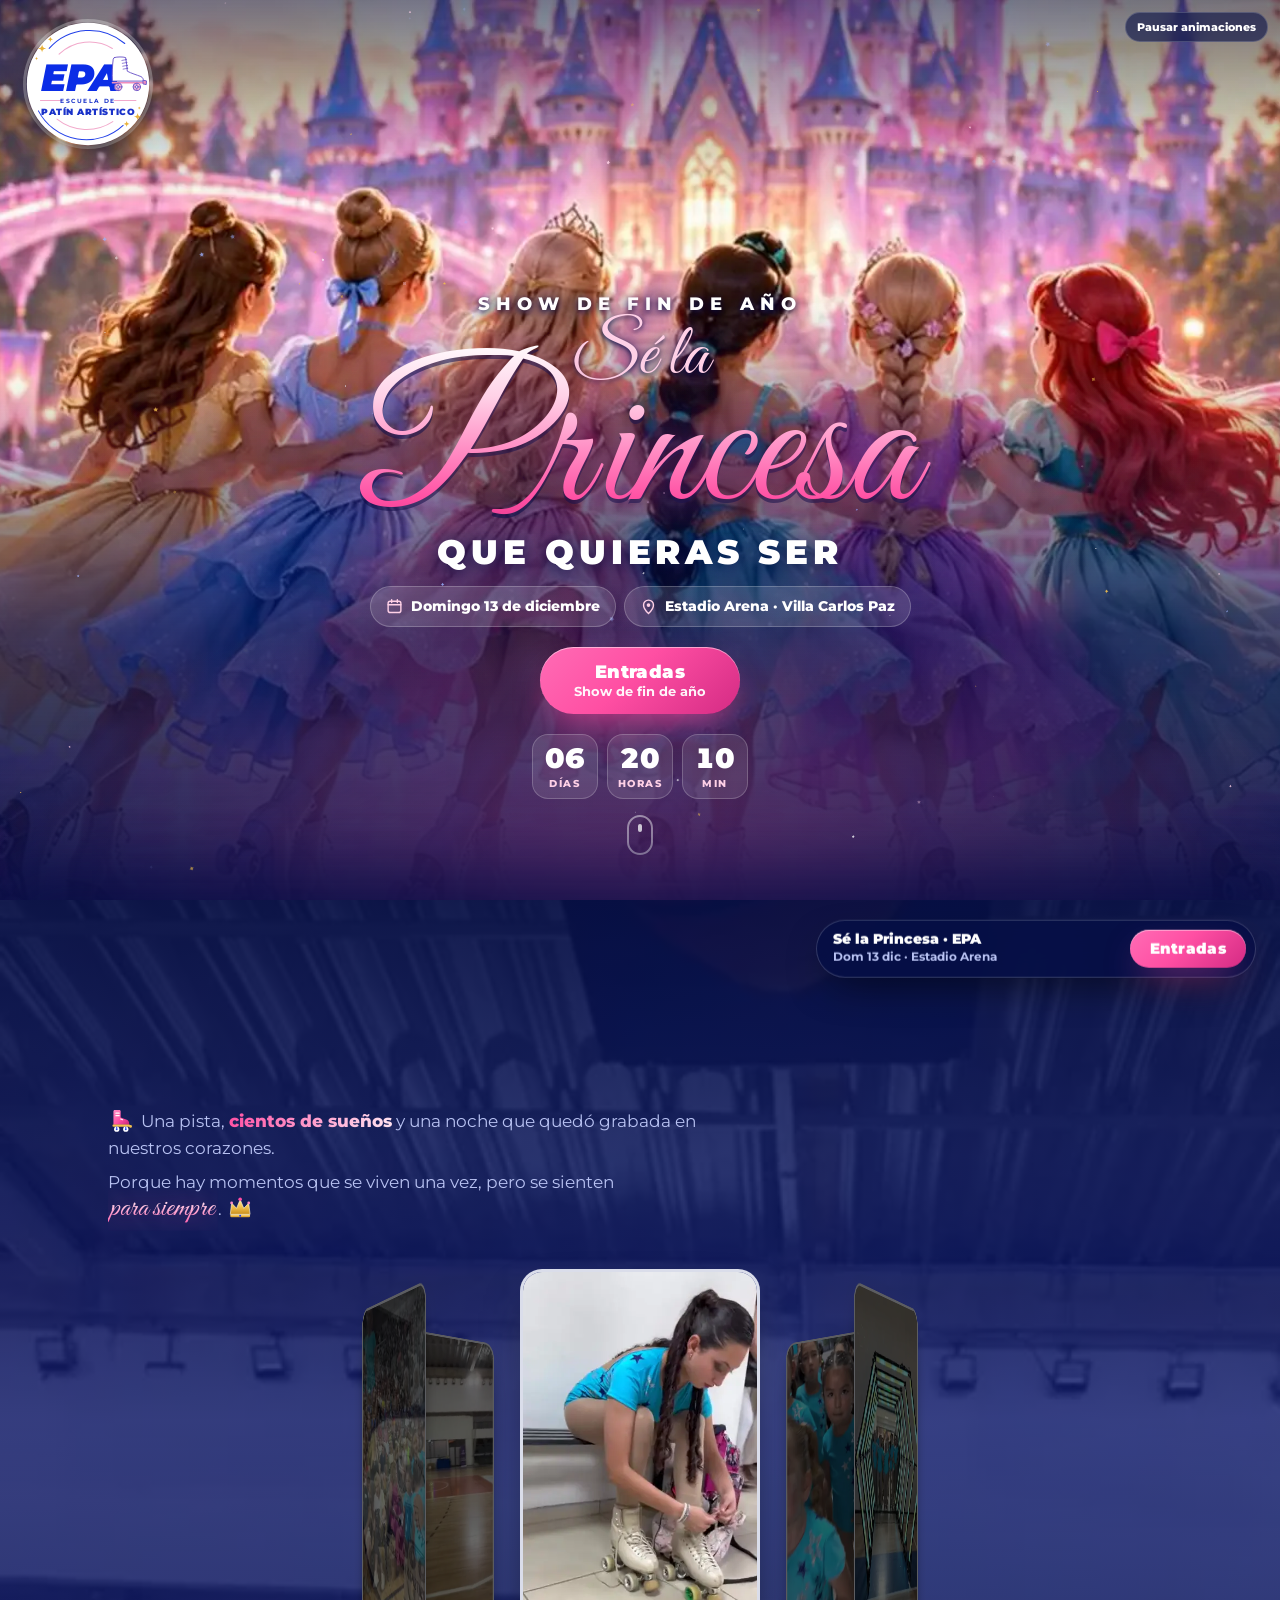
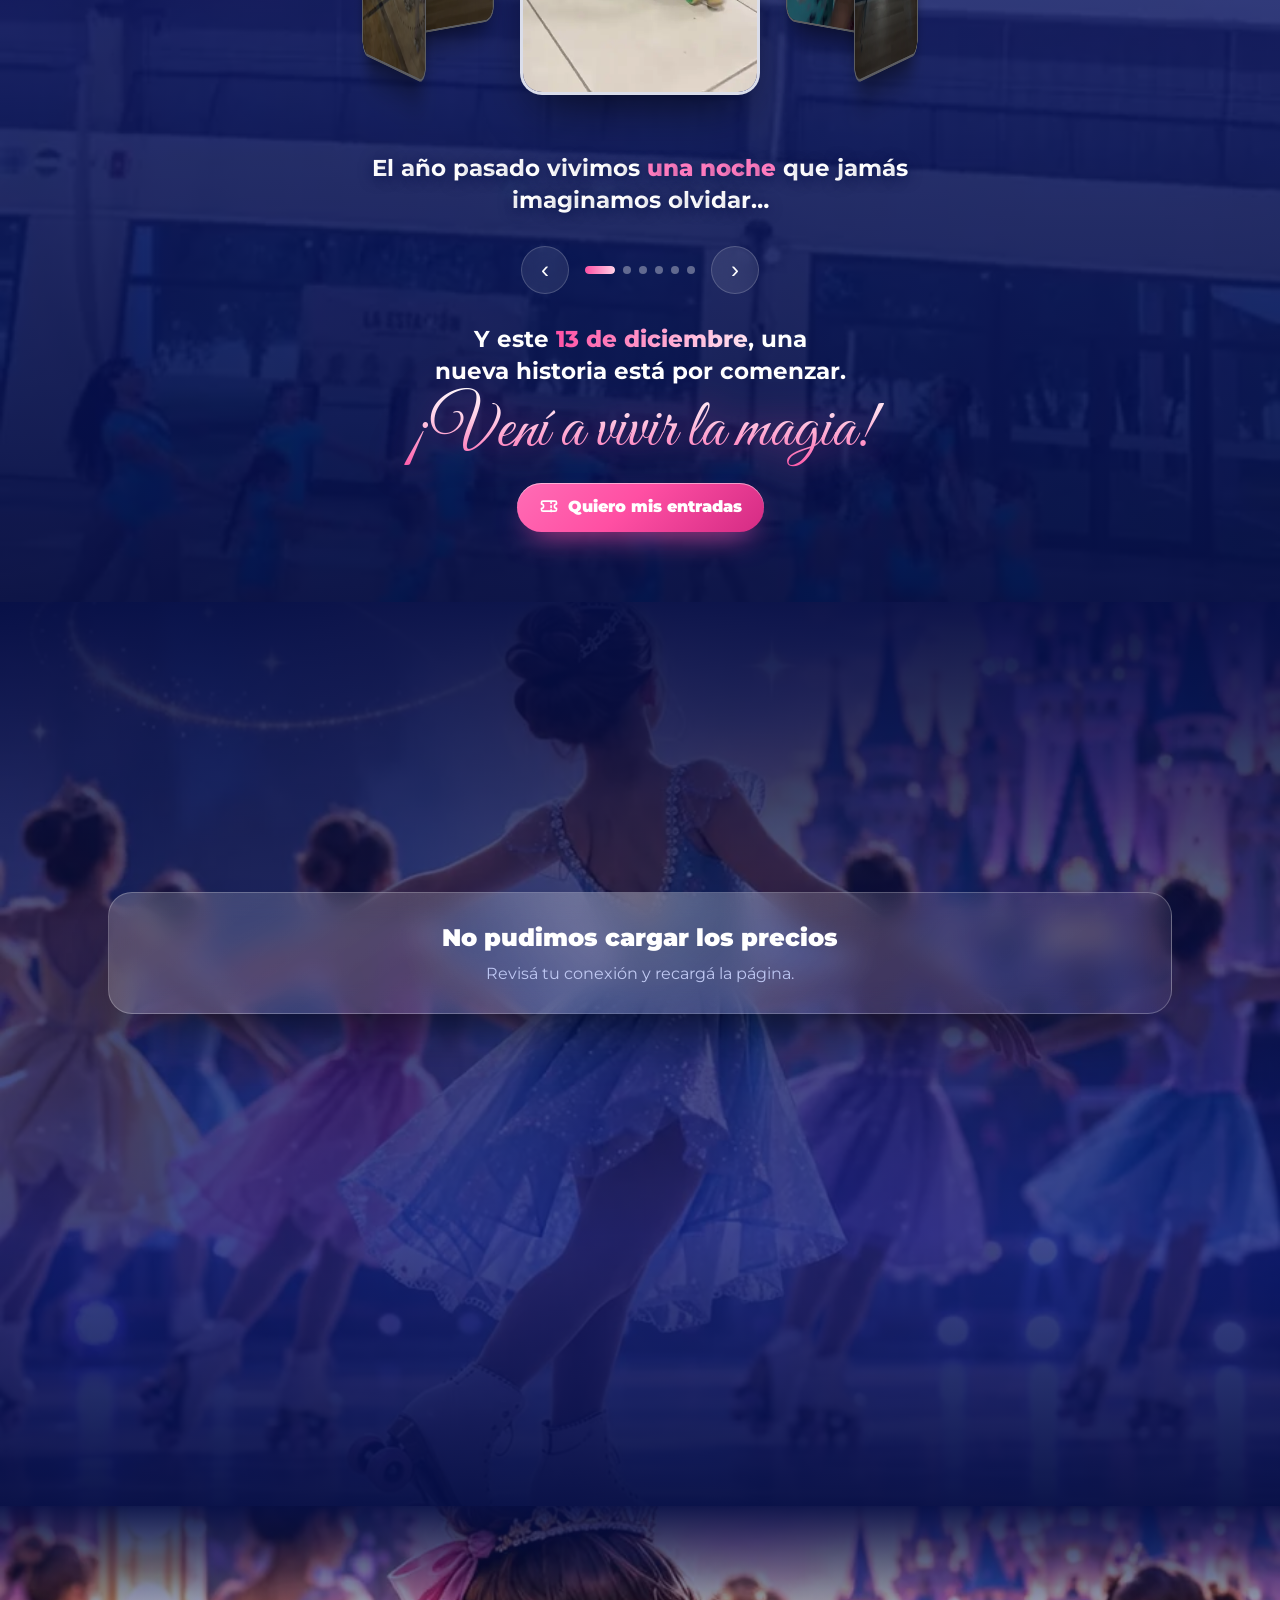
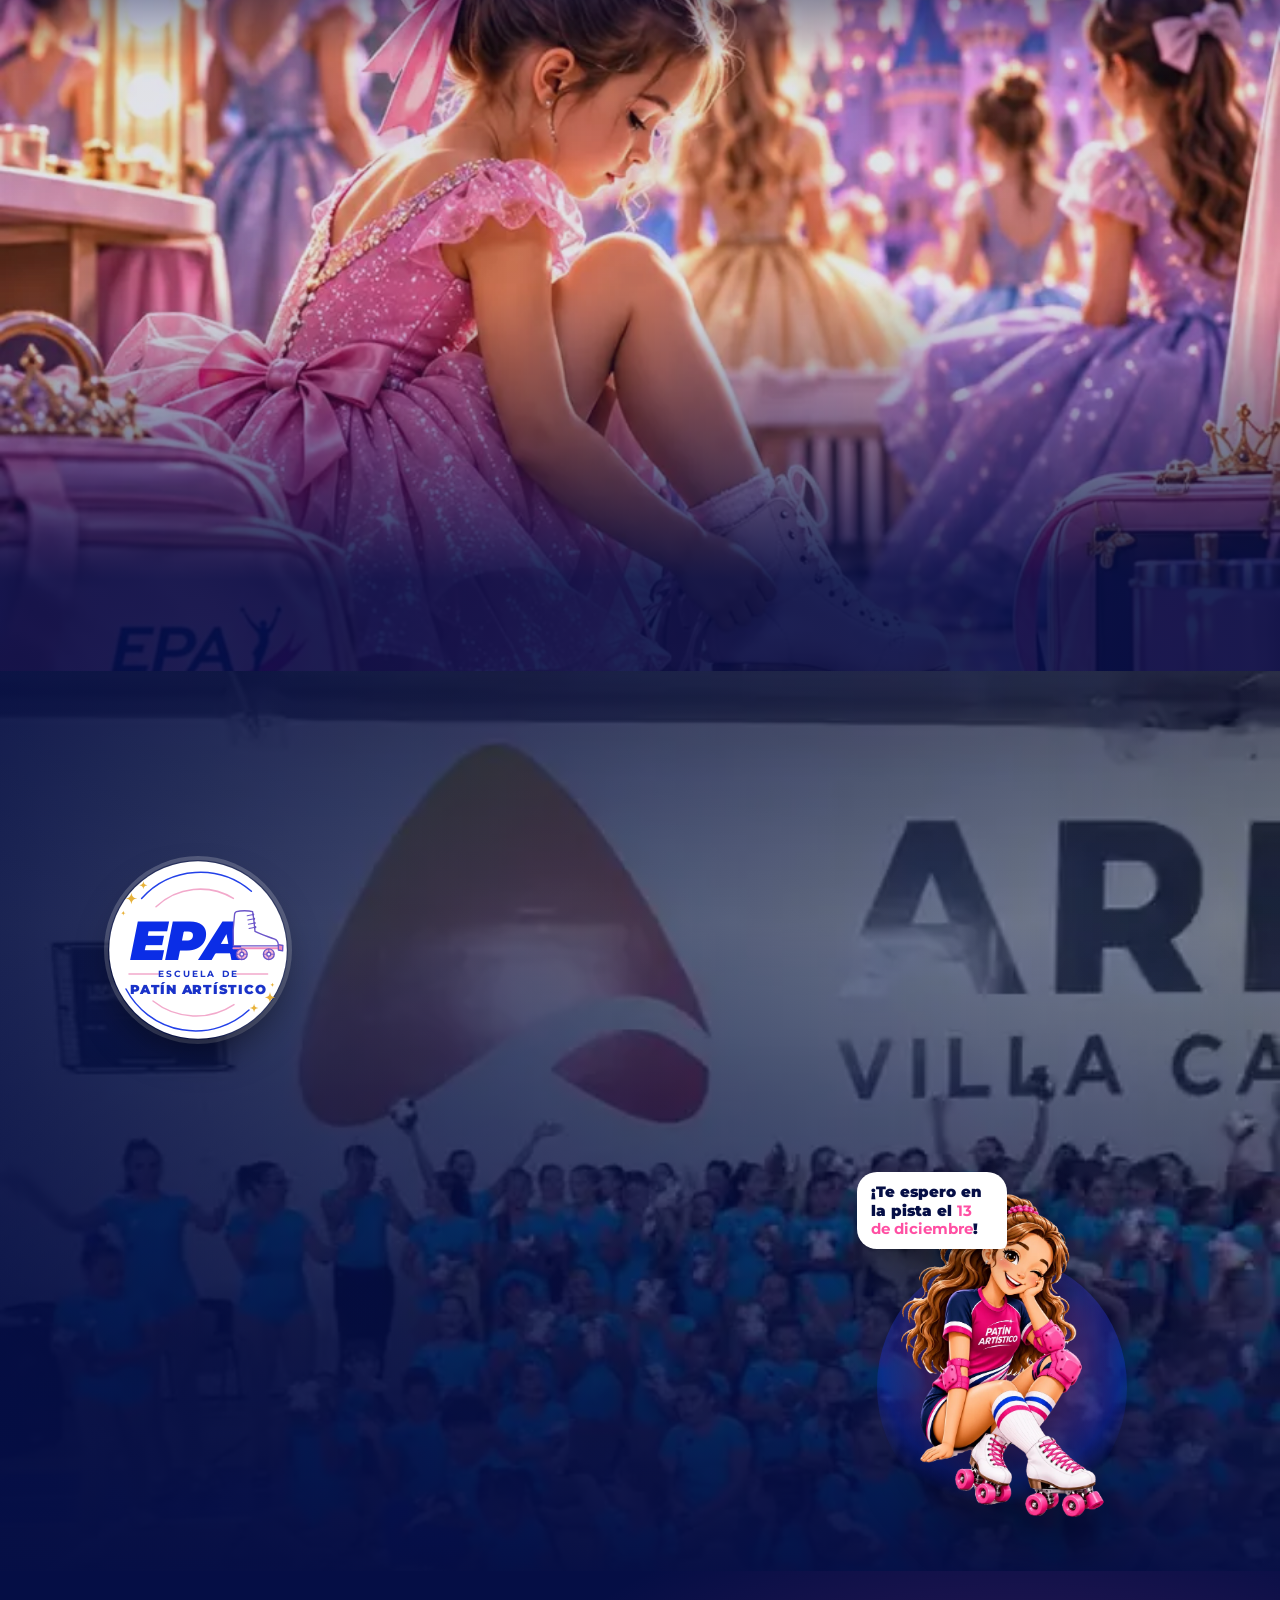
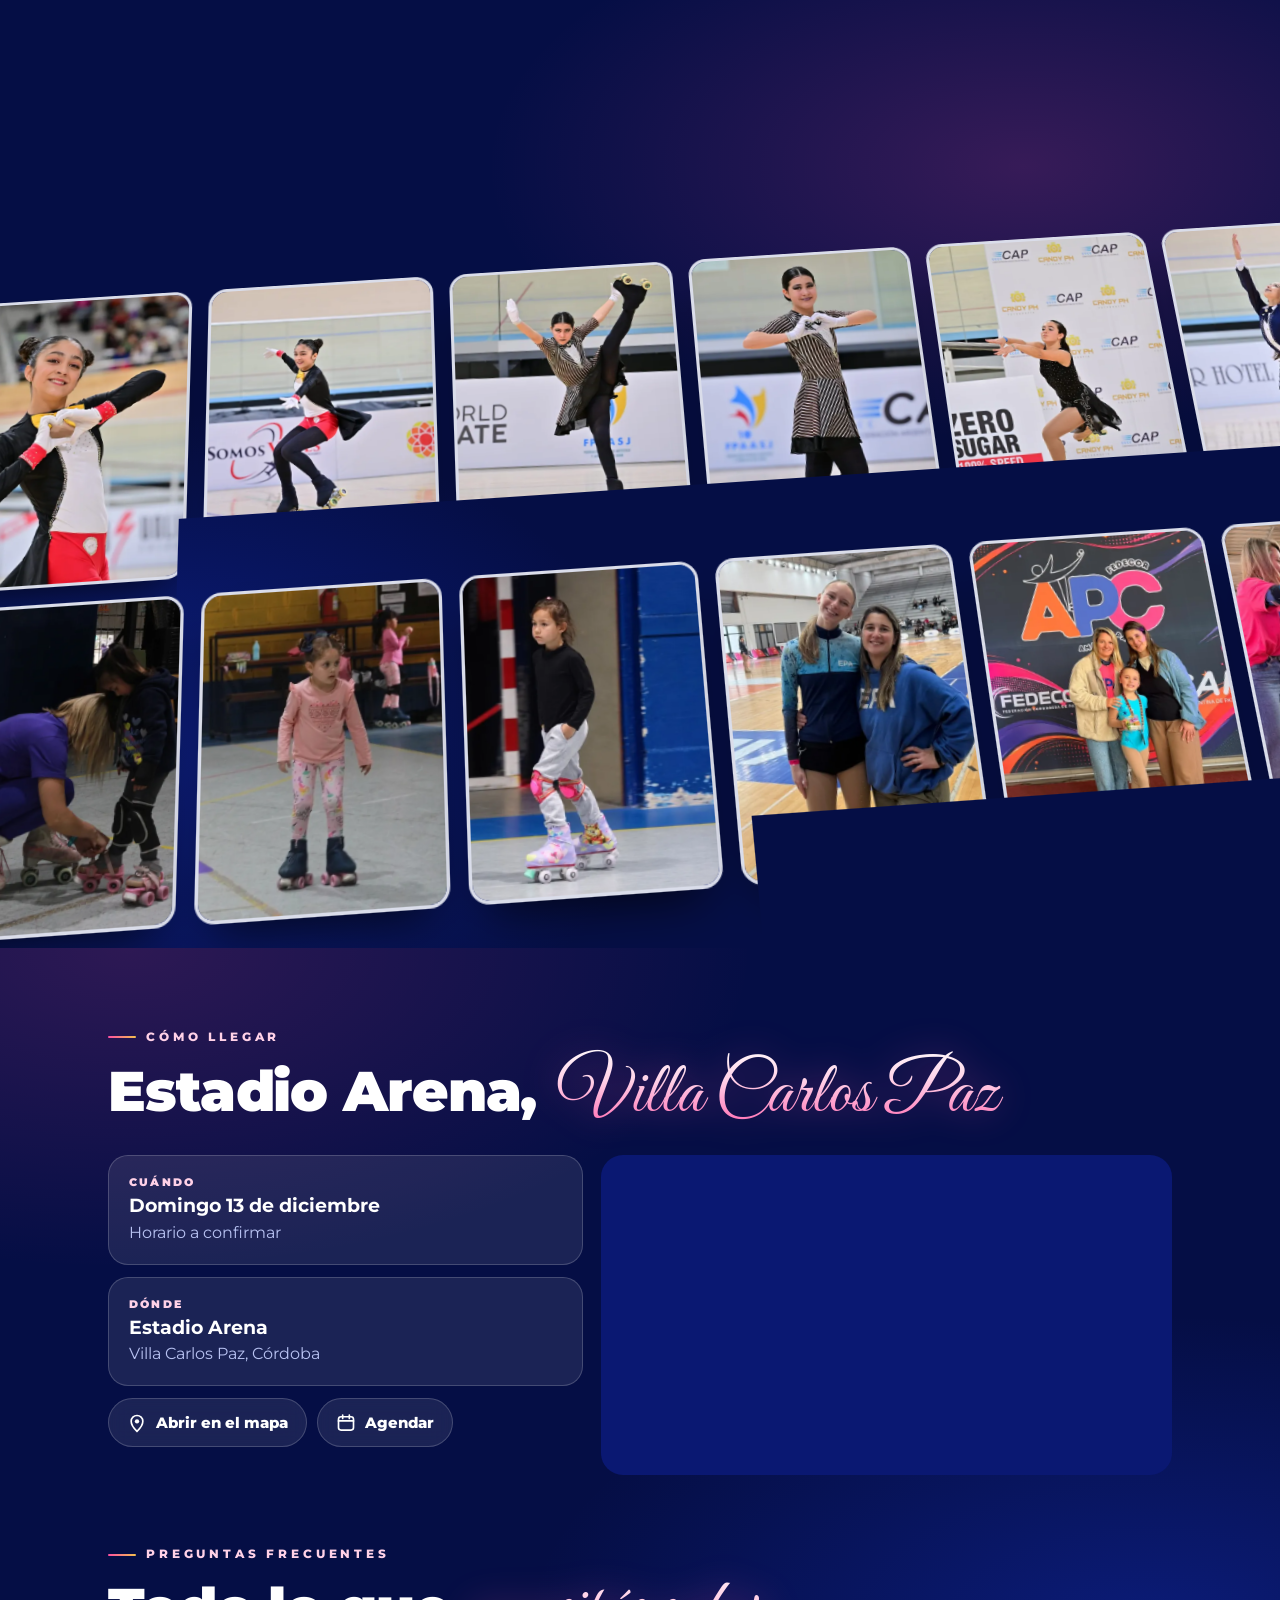
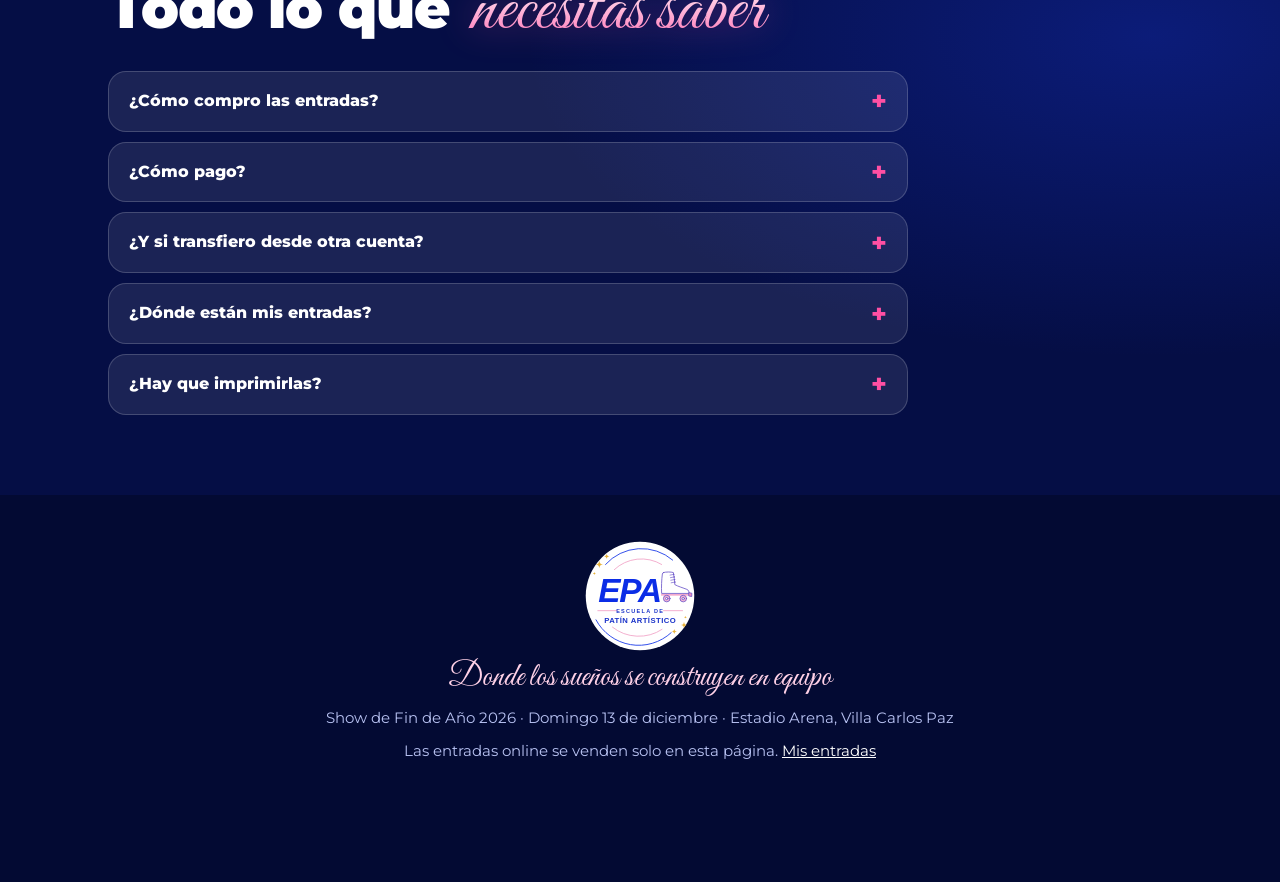
==== commit 623cac06: "EPA: los videos del show 2025 se ven en el celular El video de Instagram viene en rango completo (yu" ====
--- a/temas/epa/index.html
+++ b/temas/epa/index.html
@@ -502,12 +502,12 @@
           <circle class="joya" cx="16" cy="25.3" r="1.2" fill="#1a3cf0" style="--d:1.4s"/></svg></span></p>
       <div class="carrusel" id="carrusel" aria-roledescription="carrusel" aria-label="Tomas del show 2025">
         <div class="anillo" id="anillo">
-          <figure class="toma" style="--i:0" data-titulo="La previa: los patines bien atados"><video muted loop playsinline preload="none" poster="assets/video/toma-previa.webp" data-src="assets/video/toma-previa.mp4"></video></figure>
+          <figure class="toma" style="--i:0" data-titulo="La previa: los patines bien atados"><video muted loop playsinline preload="none" poster="assets/video/toma-previa.webp" data-src="assets/video/toma-previa.mp4?v=2"></video></figure>
           <figure class="toma" style="--i:1" data-titulo="La entrada por el túnel de luces"><video muted loop playsinline preload="none" poster="assets/video/show25-tunel.webp" data-src="assets/video/show25-tunel.mp4"></video></figure>
-          <figure class="toma" style="--i:2" data-titulo="Las más chiquitas, listas para salir"><video muted loop playsinline preload="none" poster="assets/video/toma-chiquitas.webp" data-src="assets/video/toma-chiquitas.mp4"></video></figure>
-          <figure class="toma" style="--i:3" data-titulo="La coreografía bajo el cubo del Arena"><video muted loop playsinline preload="none" poster="assets/video/toma-cubo.webp" data-src="assets/video/toma-cubo.mp4"></video></figure>
-          <figure class="toma" style="--i:4" data-titulo="La tribuna repleta"><video muted loop playsinline preload="none" poster="assets/video/toma-tribuna2.webp" data-src="assets/video/toma-tribuna2.mp4"></video></figure>
-          <figure class="toma" style="--i:5" data-titulo="Todas juntas al final"><video muted loop playsinline preload="none" poster="assets/video/toma-final.webp" data-src="assets/video/toma-final.mp4"></video></figure>
+          <figure class="toma" style="--i:2" data-titulo="Las más chiquitas, listas para salir"><video muted loop playsinline preload="none" poster="assets/video/toma-chiquitas.webp" data-src="assets/video/toma-chiquitas.mp4?v=2"></video></figure>
+          <figure class="toma" style="--i:3" data-titulo="La coreografía bajo el cubo del Arena"><video muted loop playsinline preload="none" poster="assets/video/toma-cubo.webp" data-src="assets/video/toma-cubo.mp4?v=2"></video></figure>
+          <figure class="toma" style="--i:4" data-titulo="La tribuna repleta"><video muted loop playsinline preload="none" poster="assets/video/toma-tribuna2.webp" data-src="assets/video/toma-tribuna2.mp4?v=2"></video></figure>
+          <figure class="toma" style="--i:5" data-titulo="Todas juntas al final"><video muted loop playsinline preload="none" poster="assets/video/toma-final.webp" data-src="assets/video/toma-final.mp4?v=2"></video></figure>
         </div>
       </div>
       <!-- El relato de la escuela: una frase por toma, en el orden de los videos (la quinta sigue en la última toma) -->
@@ -788,7 +788,7 @@
   const nuevo = ladoPortada(); if (nuevo === lado) return; lado = nuevo;
   vp.poster = `assets/video/princesas-largo-${lado}.webp`; if (vp.src) { vp.src = `assets/video/princesas-largo-${lado}.mp4`; mover(portada); }
 });
-fondo($('#video-show'), 'assets/video/show25-fondo.mp4');
+fondo($('#video-show'), 'assets/video/show25-fondo.mp4?v=2');
 let portadaVista = null;
 function mirarPortada() {
   const vista = scrollY < innerHeight * .95;
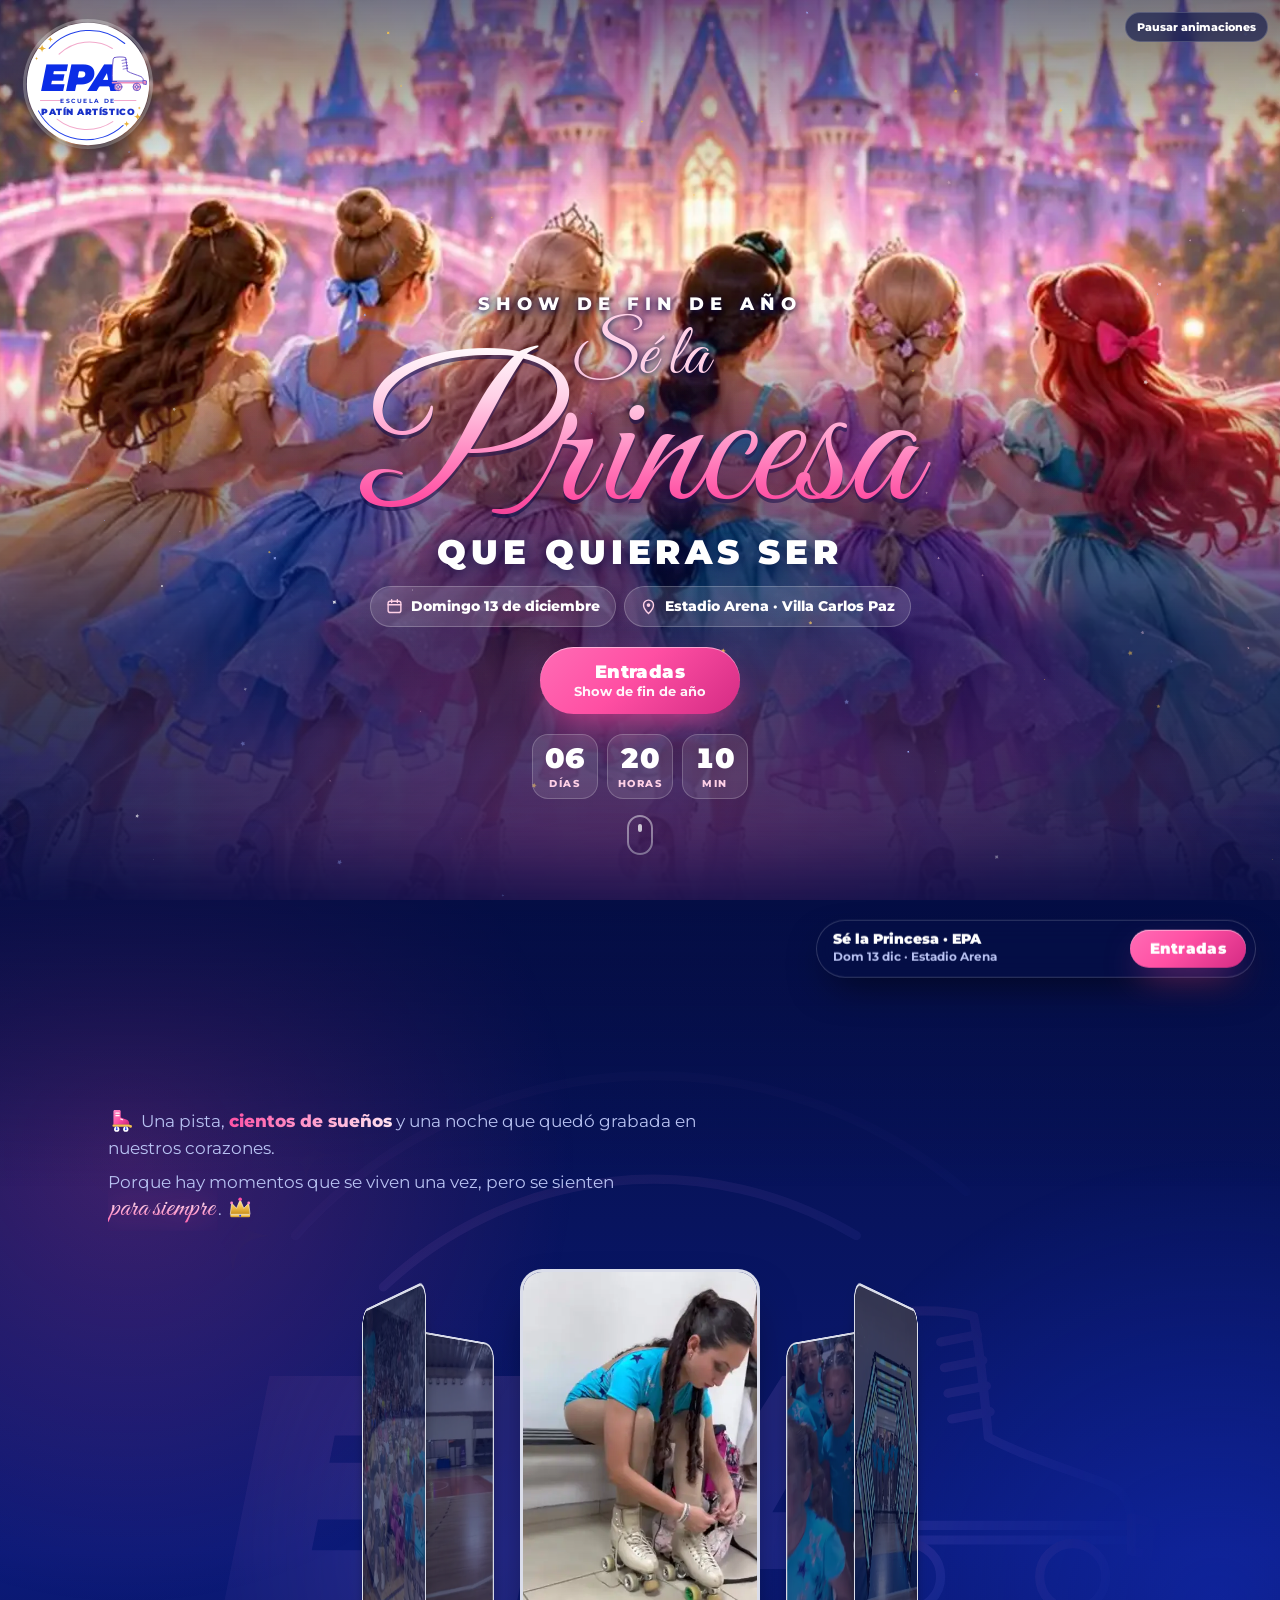
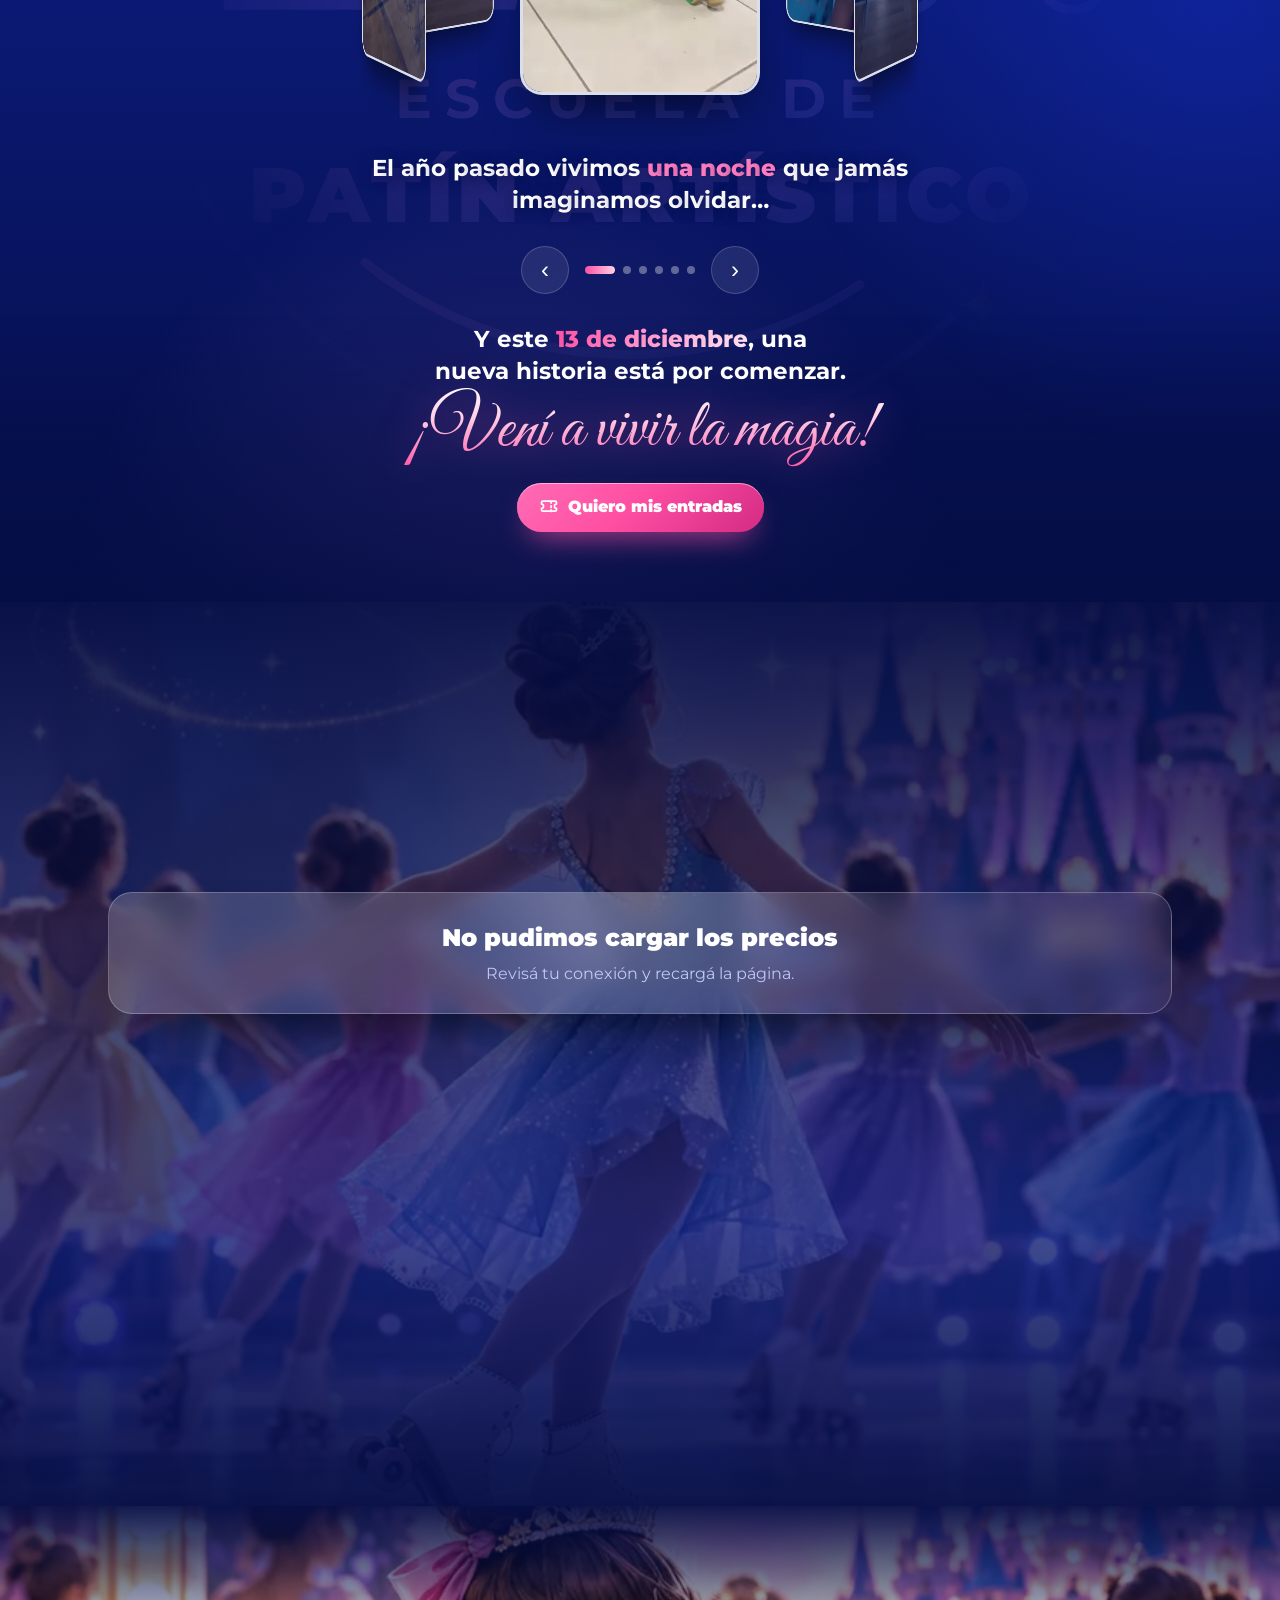
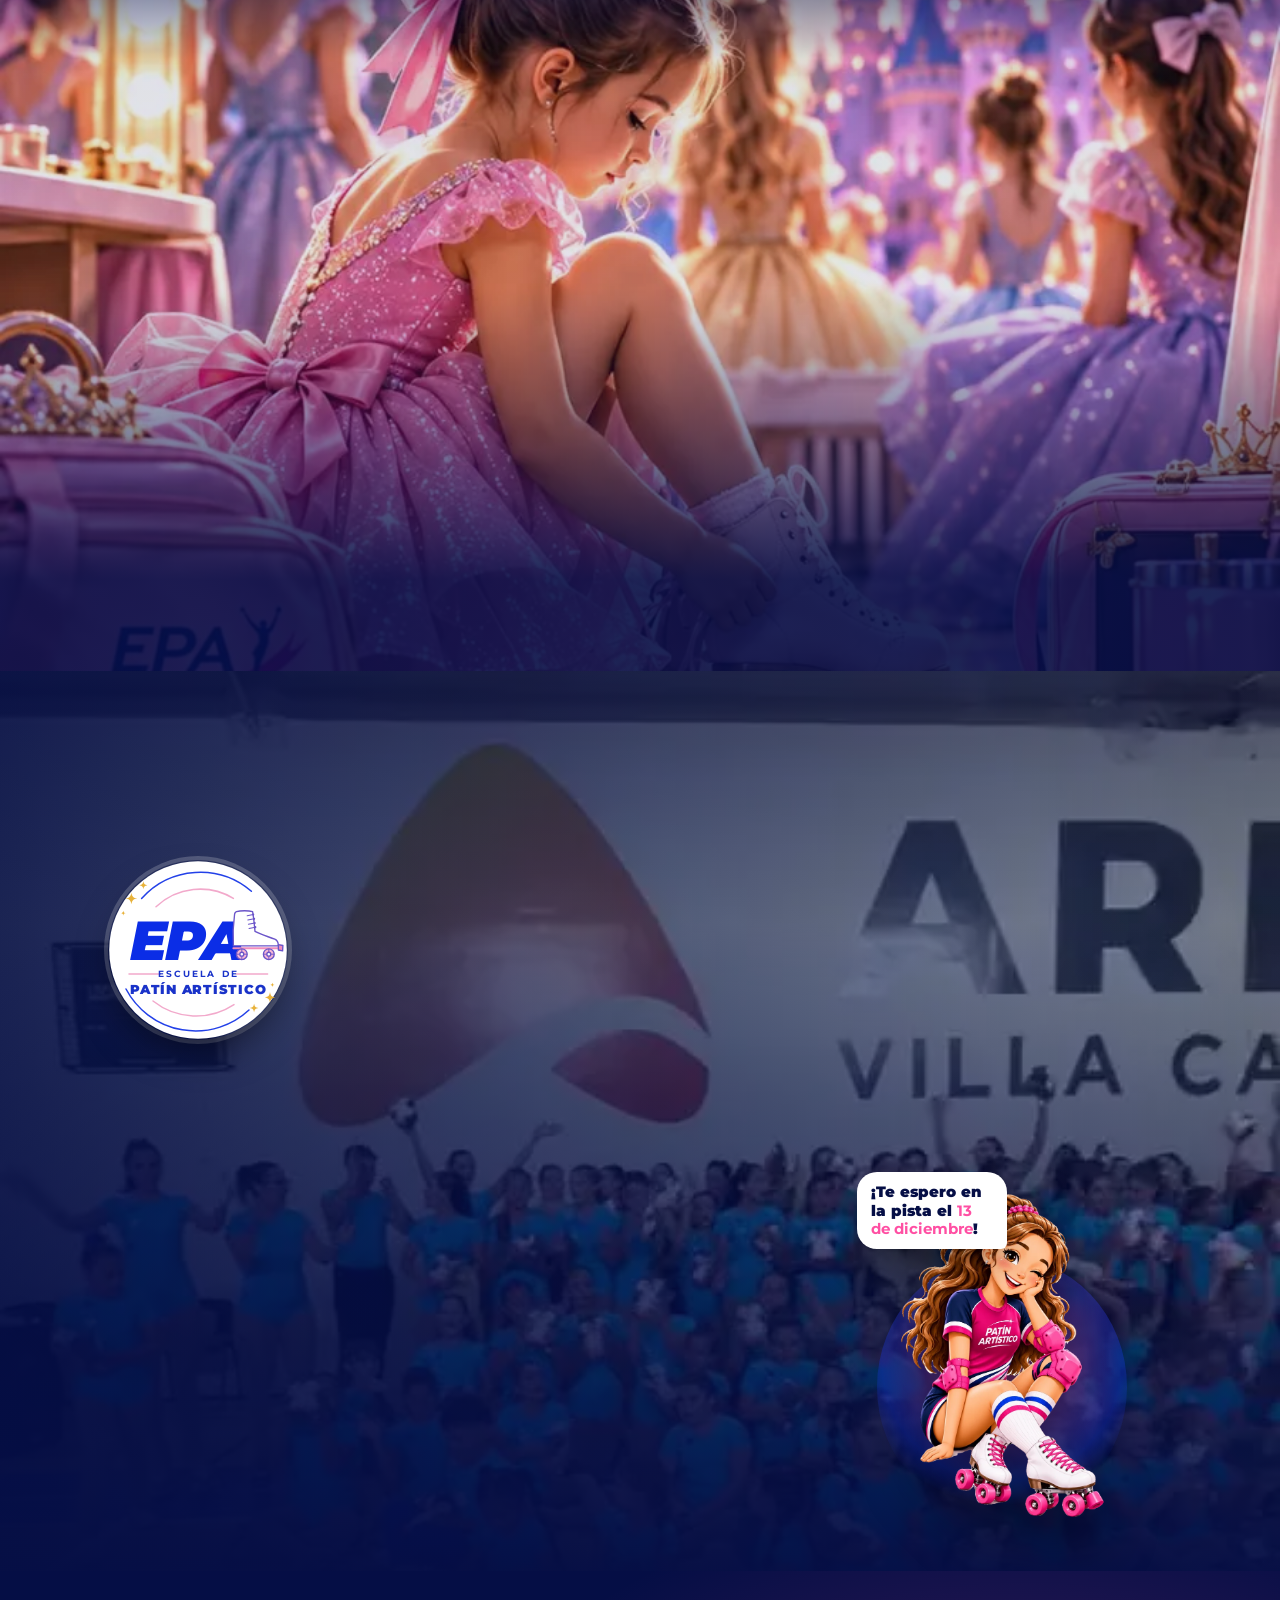
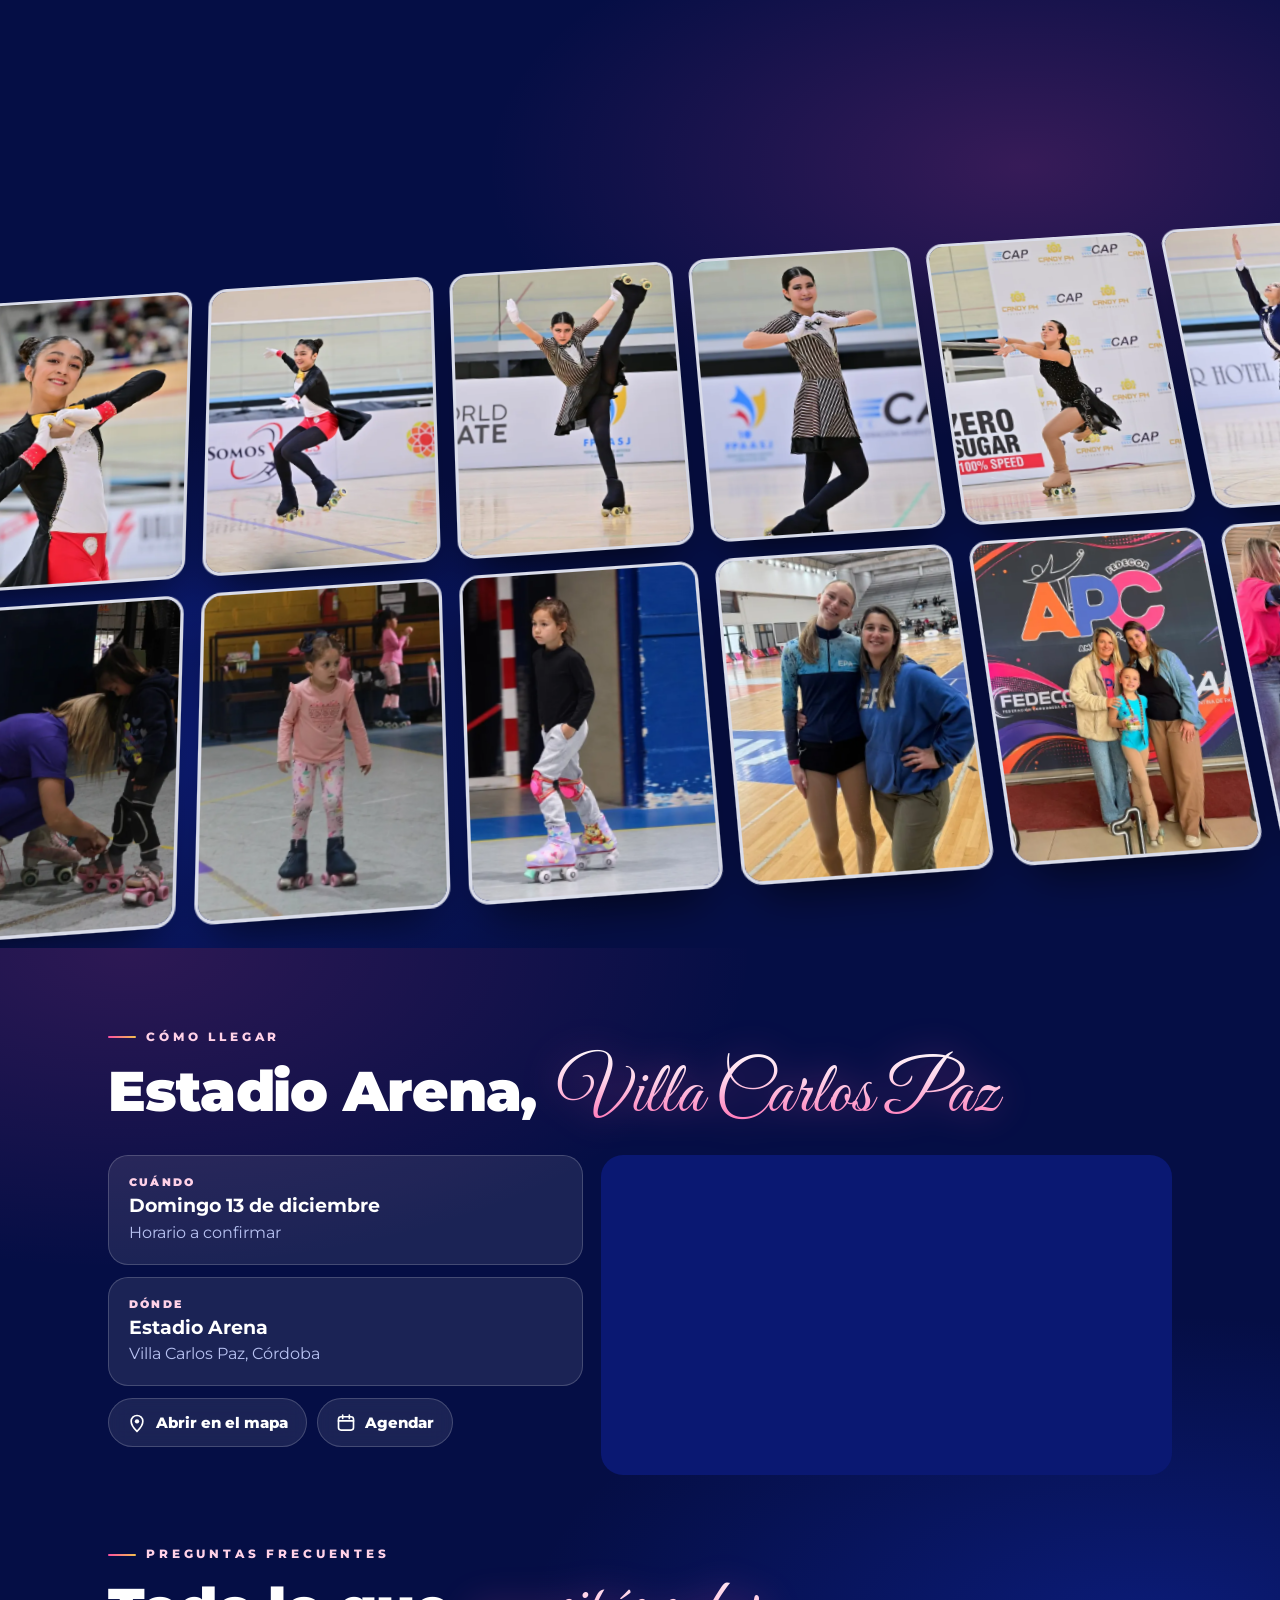
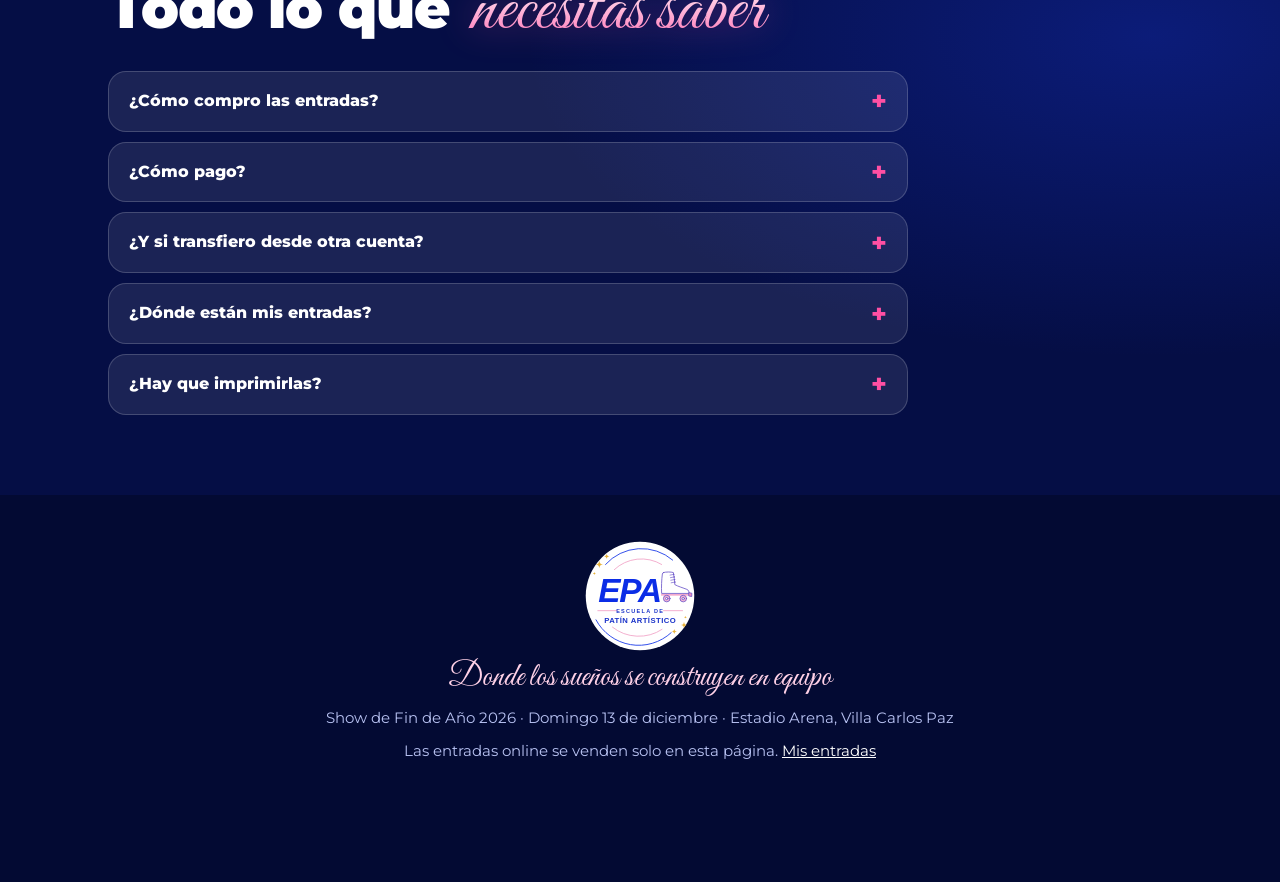
==== commit 6773e59f: "EPA: los videos del show fluidos en el celular y el logo de fondo En el celular las tomas se entreco" ====
--- a/temas/epa/index.html
+++ b/temas/epa/index.html
@@ -162,14 +162,39 @@
 
 /* ═════ 2) EL SHOW 2025: el video real de fondo y un carrusel 3D con las tomas ═════ */
 .show25{z-index:1;padding:90px 0 70px;box-shadow:0 -30px 60px rgba(5,14,69,.7);}
-.show25 .velo{background:linear-gradient(180deg,rgba(5,14,69,.92),rgba(10,24,114,.76) 40%,rgba(5,14,69,.95));}
+.show25 .velo{background:linear-gradient(180deg,rgba(5,14,69,.7),rgba(5,14,69,0) 22%,rgba(5,14,69,0) 78%,rgba(5,14,69,.8));}
+/* El logo grande y desvanecido hacia los bordes, en rosa y azul sobre la noche, con una animación de fondo bien suave (José,
+   24/11/2026: "cuanto más degradado, mejor"). Solo transform y opacity: no le quita al celular lo que necesitan los videos */
+.fondo-marca{background:linear-gradient(180deg,#050e45,#0b1a78 50%,#050e45);display:grid;place-items:center;overflow:hidden;}
+.aurora{position:absolute;width:80vmax;height:80vmax;border-radius:50%;pointer-events:none;will-change:transform;}
+.aurora.a1{left:-30vmax;top:-20vmax;background:radial-gradient(circle,rgba(255,79,163,.22),transparent 62%);animation:deriva-1 26s ease-in-out infinite alternate;}
+.aurora.a2{right:-35vmax;top:15%;background:radial-gradient(circle,rgba(26,60,240,.3),transparent 62%);animation:deriva-2 33s ease-in-out infinite alternate;}
+.aurora.a3{left:0;bottom:-40vmax;background:radial-gradient(circle,rgba(197,139,255,.18),transparent 62%);animation:deriva-3 29s ease-in-out infinite alternate;}
+@keyframes deriva-1{to{transform:translate(35vw,30vh) scale(1.2);}}
+@keyframes deriva-2{to{transform:translate(-30vw,-20vh) scale(.9);}}
+@keyframes deriva-3{to{transform:translate(25vw,-25vh) scale(1.15);}}
+.marca-capa{position:relative;width:min(112vw,1100px);aspect-ratio:1;opacity:.13;
+  -webkit-mask-image:radial-gradient(circle at 50% 50%,#000 30%,transparent 68%);mask-image:radial-gradient(circle at 50% 50%,#000 30%,transparent 68%);
+  animation:respirar 14s ease-in-out infinite;}
+@keyframes respirar{50%{transform:scale(1.05) rotate(-2deg);opacity:.18;}}
+.marca-agua,.marca-aros{position:absolute;inset:0;width:100%;height:100%;}
+.aros-a{animation:orbita 70s linear infinite;}
+.aros-b{animation:orbita 95s linear infinite reverse;}
+@keyframes orbita{to{transform:rotate(360deg);}}
+.chispa{position:absolute;left:var(--x);top:var(--y);width:calc(10px * var(--s));height:calc(10px * var(--s));border-radius:50%;pointer-events:none;
+  background:radial-gradient(circle,#fff 0 18%,rgba(255,209,231,.55) 30%,transparent 70%);opacity:0;animation:titileo 4.5s ease-in-out infinite;animation-delay:var(--d);}
+@keyframes titileo{50%{opacity:.7;transform:scale(1.6);}}
+.marca-agua .ma-epa{font:italic 900 182px var(--f);letter-spacing:-6px;fill:url(#ma-g);}
+.marca-agua .ma-esc{font:700 30px var(--f);letter-spacing:7px;fill:url(#ma-g);}
+.marca-agua .ma-pat{font:900 42px var(--f);letter-spacing:2.5px;fill:url(#ma-g);}
 .carrusel{position:relative;--w:min(42vw,220px);--r:calc(var(--w) * 1.22);height:calc(var(--w) * 16 / 9 + 40px);margin:26px auto 0;perspective:1100px;touch-action:pan-y;}
 .anillo{position:absolute;left:50%;top:20px;width:var(--w);aspect-ratio:9/16;margin-left:calc(var(--w) / -2);transform-style:preserve-3d;
   transform:translateZ(calc(var(--r) * -1)) rotateY(var(--giro,0deg));transition:transform 1.1s var(--curva);}
 .toma{position:absolute;inset:0;border-radius:22px;overflow:hidden;background:var(--noche-2);border:3px solid rgba(255,255,255,.85);
-  transform:rotateY(calc(var(--i) * var(--paso,60deg))) translateZ(var(--r));box-shadow:0 24px 50px -18px rgba(0,0,0,.7);transition:filter .6s;
-  filter:brightness(.42) saturate(.8);}
-.toma.frente{filter:none;}
+  transform:rotateY(calc(var(--i) * var(--paso,60deg))) translateZ(var(--r));box-shadow:0 24px 50px -18px rgba(0,0,0,.7);}
+/* Las de atrás se oscurecen con una capa encima y no con un filtro: un filtro sobre video el celular lo recalcula en cada cuadro */
+.toma::after{content:"";position:absolute;inset:0;background:rgba(5,14,69,.6);transition:opacity .6s;pointer-events:none;}
+.toma.frente::after{opacity:0;}
 .toma video{width:100%;height:100%;object-fit:cover;}
 /* El relato de los videos (texto de la escuela, 22/11/2026): cuando una toma pasa adelante, su frase entra letra por letra y se
    queda lo que tarda en leerse; la última es el cierre, con la fecha, la invitación y las entradas. Las seis frases ocupan la
@@ -188,6 +213,13 @@
 .parte.sale{animation:salir .45s ease-in both;}
 .parte.sale .letra{opacity:1;}
 @keyframes salir{to{opacity:0;transform:translateY(-.45em);filter:blur(4px);}}
+@media (pointer:coarse),(max-width:879px){
+  .parte.activa .letra{animation-name:letra-celu;}
+  .parte.sale{animation-name:salir-celu;}
+  .frase .pal{filter:none;}
+}
+@keyframes letra-celu{from{opacity:0;transform:translateY(.55em) rotateX(-90deg) scale(.7);}to{opacity:1;transform:none;}}
+@keyframes salir-celu{to{opacity:0;transform:translateY(-.45em);}}
 /* "para siempre" va en cursiva, con el mismo degradé que "una sola pasión", y se escribe de izquierda a derecha
    (el relleno es para que no se corten las colas; sin sombra de texto, que con el degradé se ve por adentro de la letra) */
 .parte em{display:inline-block;font-family:var(--f-script);font-style:normal;font-weight:400;line-height:1.05;font-size:1.6em;
@@ -482,7 +514,34 @@
 <main>
   <!-- 2) EL SHOW 2025 -->
   <section class="pantalla show25" id="show" aria-labelledby="t-show">
-    <div class="fondo"><video id="video-show" muted loop playsinline preload="none" poster="assets/video/show25-fondo.webp" aria-hidden="true"></video></div>
+    <!-- Fondo: el logo de EPA grande, como marca de agua (José, 24/11/2026: en lugar del video, que en el celular
+         competía con las tomas del carrusel y las entrecortaba) -->
+    <div class="fondo fondo-marca" aria-hidden="true">
+      <!-- Luces que se desplazan lento, como una aurora; el logo respira y sus aros giran; brillitos que titilan.
+           Todo se mueve con transform y opacity: el celular lo hace sin esfuerzo y no le quita a los videos -->
+      <span class="aurora a1"></span><span class="aurora a2"></span><span class="aurora a3"></span>
+      <div class="marca-capa">
+        <svg class="marca-agua" viewBox="0 0 600 600">
+          <defs><linearGradient id="ma-g" x1="0" y1="0" x2="1" y2="1"><stop offset="0" stop-color="#ff8cc6"/><stop offset=".55" stop-color="#c58bff"/><stop offset="1" stop-color="#5b7bff"/></linearGradient></defs>
+          <path d="M70 380h104M428 380h104" fill="none" stroke="url(#ma-g)" stroke-width="5" stroke-linecap="round"/>
+          <g fill="url(#ma-g)"><use href="#estrella" x="58" y="108" width="40" height="40"/><use href="#estrella" x="104" y="70" width="28" height="28"/>
+            <use href="#estrella" x="522" y="440" width="36" height="36"/><use href="#estrella" x="472" y="478" width="30" height="30"/></g>
+          <text class="ma-epa" x="72" y="332">EPA</text>
+          <g transform="translate(404 168)" fill="none" stroke="url(#ma-g)" stroke-width="5" stroke-linejoin="round" stroke-linecap="round">
+            <path d="M24 4C38 0 64 0 78 4c4 22 6 44 8 66 18 10 46 18 66 26 9 4 12 12 12 22H14C12 86 14 40 18 12c1-5 3-7 6-8Z"/>
+            <path d="M60 18l20-4M62 32l21-4M64 46l21-4M66 60l21-4M14 126h150"/>
+            <circle cx="42" cy="146" r="18"/><circle cx="132" cy="146" r="18"/><path d="M164 114l15 3-1 18-14-3Z"/>
+          </g>
+          <text class="ma-esc" x="301" y="391" text-anchor="middle">ESCUELA DE</text>
+          <text class="ma-pat" x="301" y="448" text-anchor="middle">PATÍN ARTÍSTICO</text>
+        </svg>
+        <svg class="marca-aros aros-a" viewBox="0 0 600 600"><g fill="none" stroke="url(#ma-g)" stroke-width="5" stroke-linecap="round">
+          <path d="M478 104A262 262 0 0 0 112 128"/><path d="M60 430A262 262 0 0 0 470 500"/></g></svg>
+        <svg class="marca-aros aros-b" viewBox="0 0 600 600"><g fill="none" stroke="url(#ma-g)" stroke-width="5" stroke-linecap="round">
+          <path d="M160 156A214 214 0 0 1 418 128"/><path d="M150 470A230 230 0 0 0 420 482"/></g></svg>
+      </div>
+      <span class="chispa" style="--x:8%;--y:14%;--d:0s;--s:1"></span><span class="chispa" style="--x:22%;--y:38%;--d:1.3s;--s:0.7"></span><span class="chispa" style="--x:14%;--y:72%;--d:2.1s;--s:0.9"></span><span class="chispa" style="--x:30%;--y:88%;--d:0.6s;--s:0.6"></span><span class="chispa" style="--x:46%;--y:10%;--d:1.8s;--s:0.8"></span><span class="chispa" style="--x:58%;--y:30%;--d:0.9s;--s:0.6"></span><span class="chispa" style="--x:72%;--y:16%;--d:2.6s;--s:1"></span><span class="chispa" style="--x:88%;--y:34%;--d:0.3s;--s:0.7"></span><span class="chispa" style="--x:92%;--y:62%;--d:1.5s;--s:0.9"></span><span class="chispa" style="--x:78%;--y:84%;--d:2.3s;--s:0.6"></span><span class="chispa" style="--x:62%;--y:70%;--d:0.4s;--s:0.8"></span><span class="chispa" style="--x:40%;--y:58%;--d:3s;--s:0.6"></span>
+    </div>
     <div class="velo"></div>
     <div class="envase">
       <p class="ante entra">Así fue el show 2025</p>
@@ -788,7 +847,6 @@
   const nuevo = ladoPortada(); if (nuevo === lado) return; lado = nuevo;
   vp.poster = `assets/video/princesas-largo-${lado}.webp`; if (vp.src) { vp.src = `assets/video/princesas-largo-${lado}.mp4`; mover(portada); }
 });
-fondo($('#video-show'), 'assets/video/show25-fondo.mp4?v=2');
 let portadaVista = null;
 function mirarPortada() {
   const vista = scrollY < innerHeight * .95;
@@ -873,12 +931,31 @@
   tomas.forEach((t, k) => {
     const v = t.querySelector('video'), frente = k === actual;
     t.classList.toggle('frente', frente);
-    if (frente && carruselVisible && !pausado && !AHORRO) { if (!v.src) v.src = v.dataset.src; v.play().catch(() => {}); } else v.pause();
+    if (frente && carruselVisible && !pausado && !AHORRO) bajarToma(v).then(url => {
+      if (!t.classList.contains('frente') || !carruselVisible || pausado) return;
+      if (v.dataset.puesta !== url) { v.src = url; v.dataset.puesta = url; }
+      v.play().catch(() => {});
+    });
+    else v.pause();
   });
   // La frase entra recién cuando el carrusel está a la vista, así se la ve llegar
   if (carruselVisible) mostrarParte(actual);
 }
 function paso(d) { giro += d; ponerToma(); }
+// Cada toma se baja entera antes de mostrarse (son cortas: de 180 a 700 KB), en el orden en que pasan, apenas la sección se
+// acerca. En el celular arrancaban antes de terminar de llegar y se frenaban a cargar en el medio (24/11/2026). Si la
+// descarga falla, la toma usa la dirección de siempre.
+const bajadas = new Map();
+function bajarToma(v) {
+  if (!bajadas.has(v)) bajadas.set(v, fetch(v.dataset.src).then(r => { if (!r.ok) throw new Error(r.status); return r.blob(); })
+    .then(b => URL.createObjectURL(b)).catch(() => v.dataset.src));
+  return bajadas.get(v);
+}
+async function bajarTodas() {
+  const desde = ((giro % n) + n) % n;
+  for (let j = 0; j < n; j++) await bajarToma(tomas[(desde + j) % n].querySelector('video'));
+}
+if (!AHORRO) new IntersectionObserver(([en], o) => { if (en.isIntersecting) { bajarTodas(); o.disconnect(); } }, { rootMargin: '700px 0px' }).observe($('#show'));
 // El punto de la toma de adelante se llena en lo que dura su frase, y entonces pasa a la siguiente
 function reloj() {
   clearTimeout(temporizador);
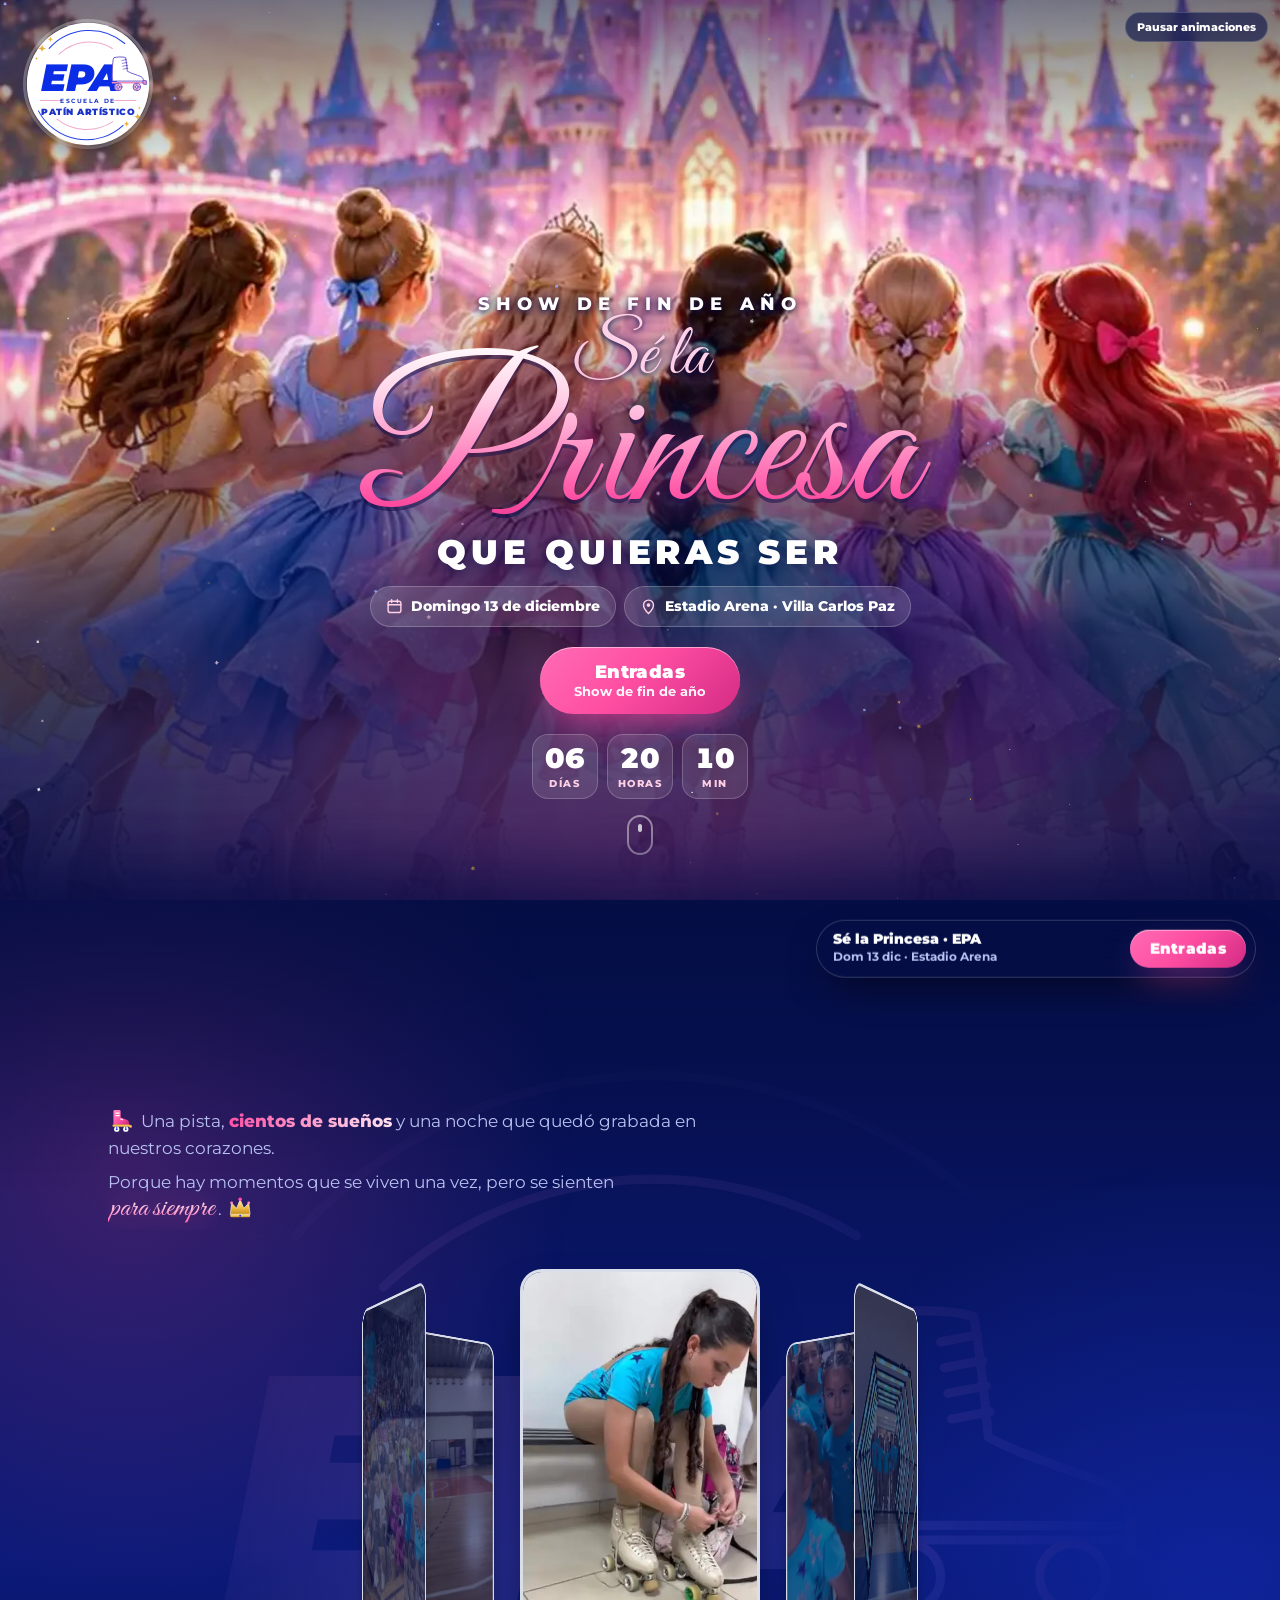
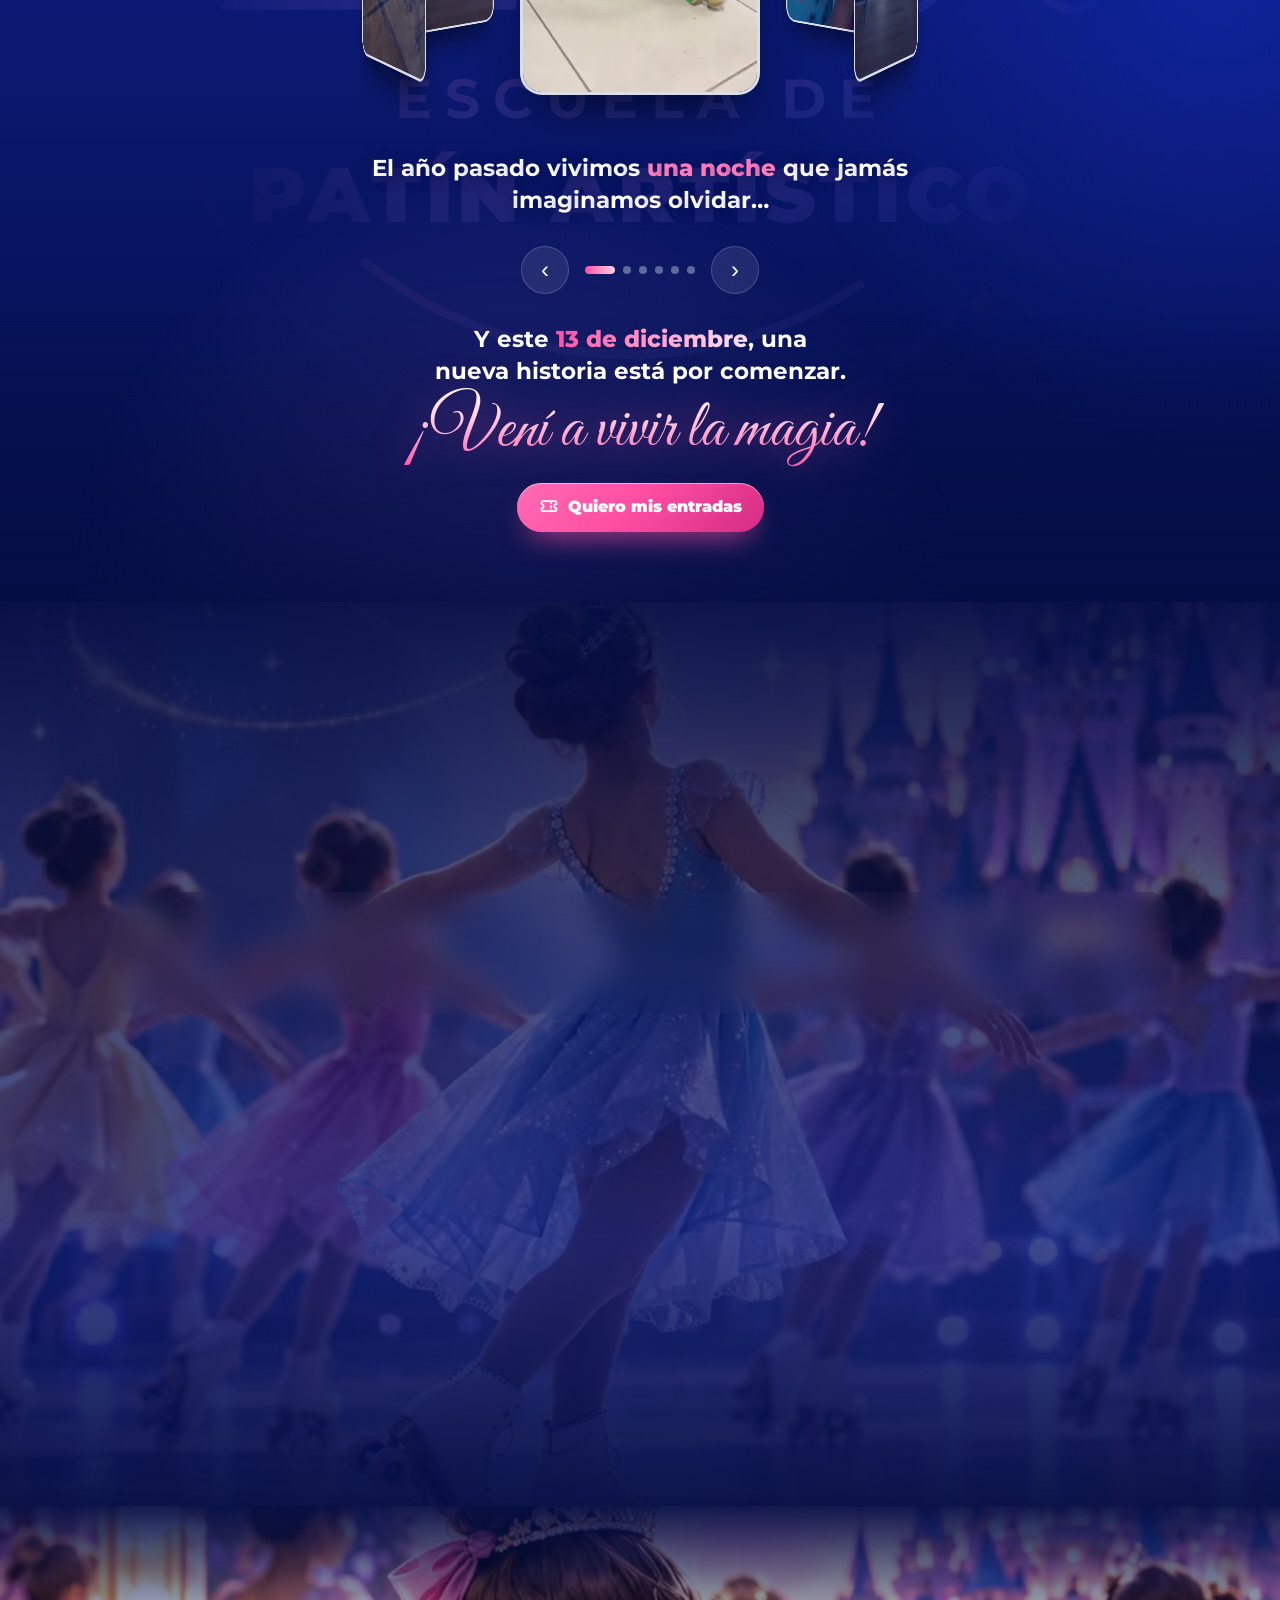
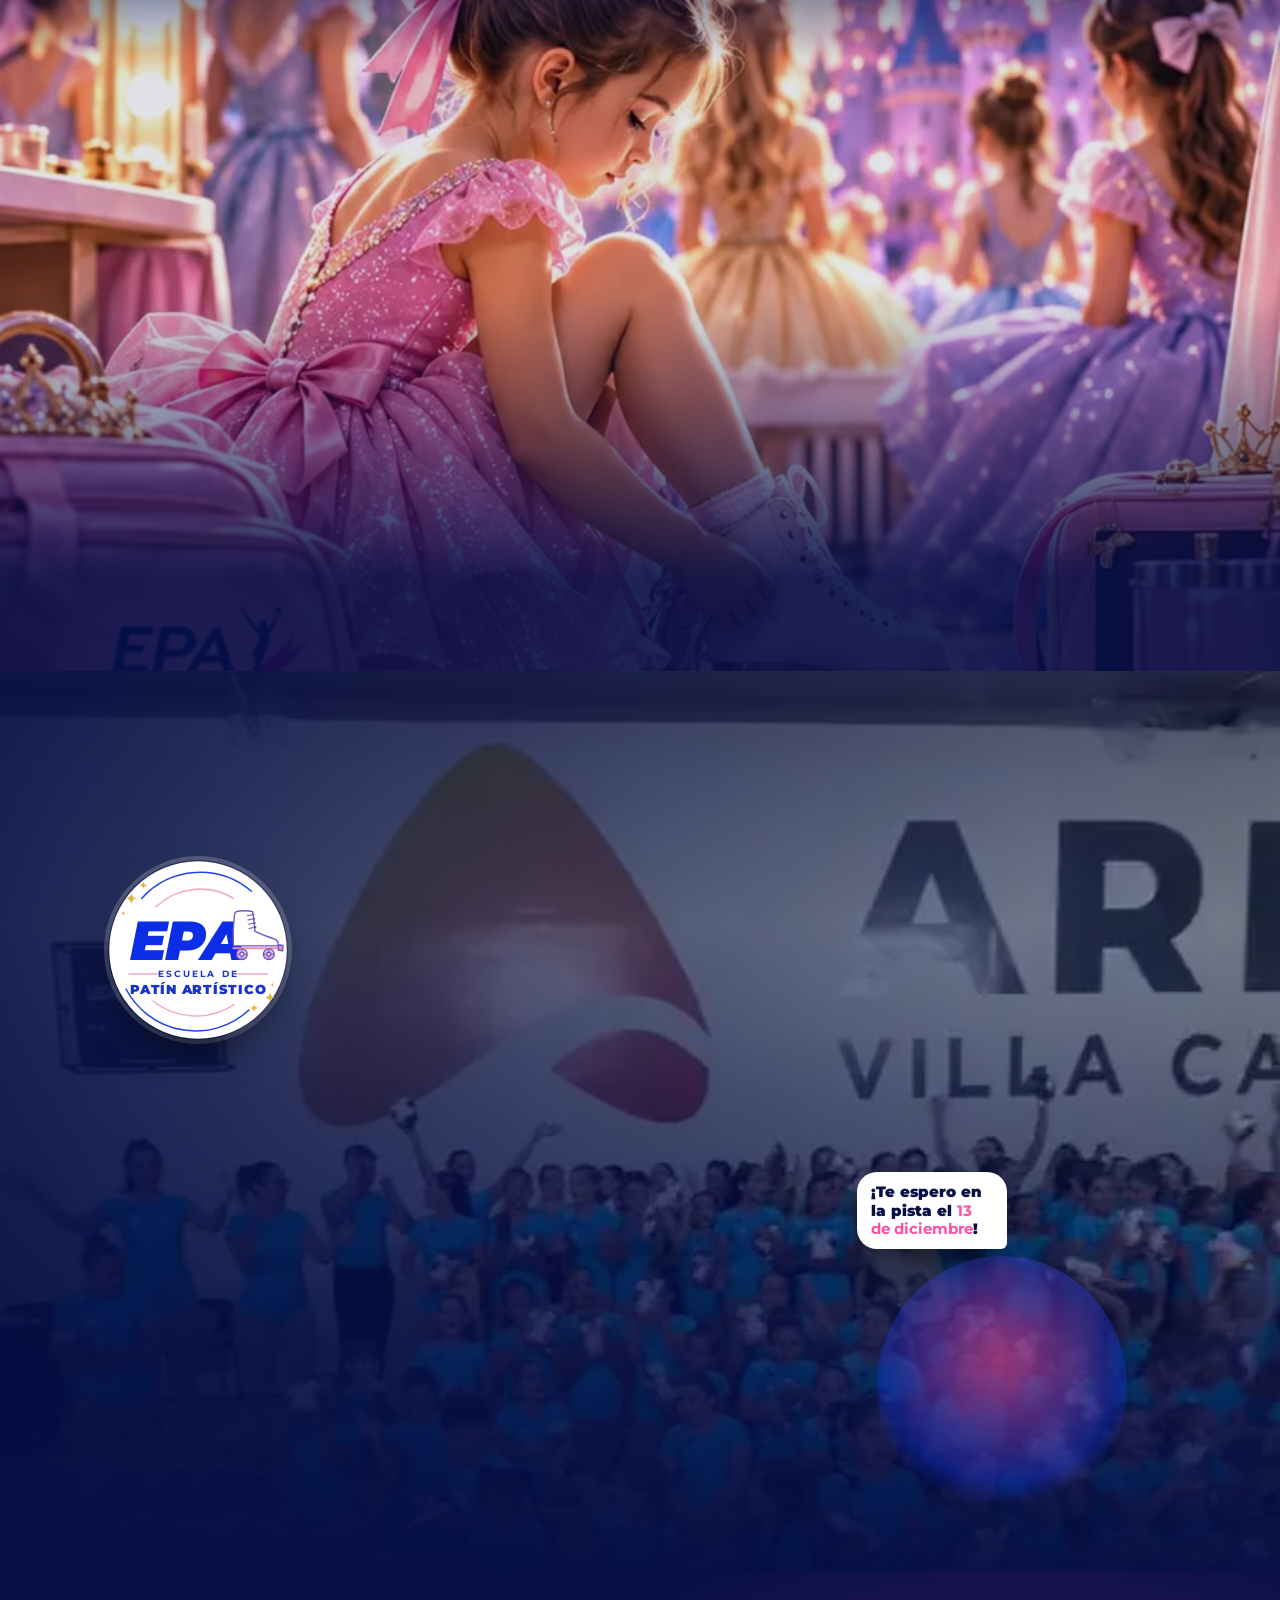
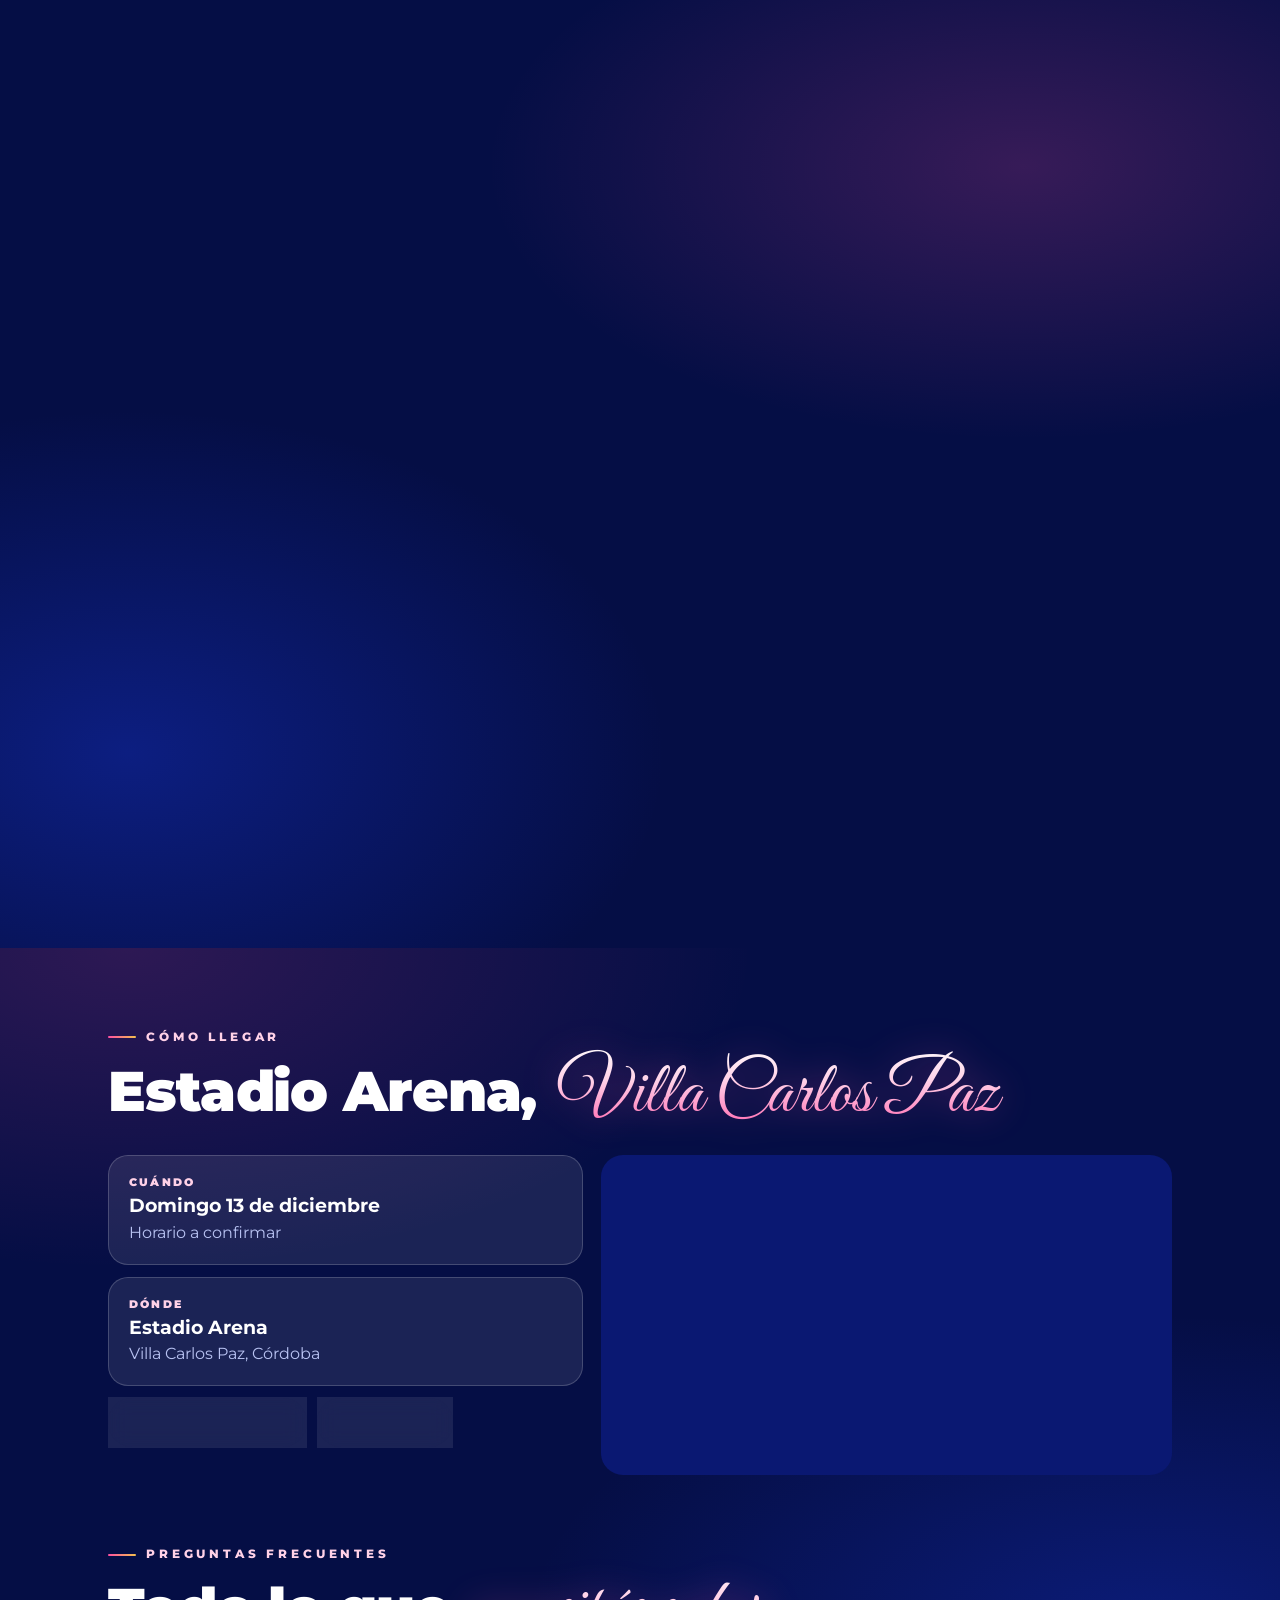
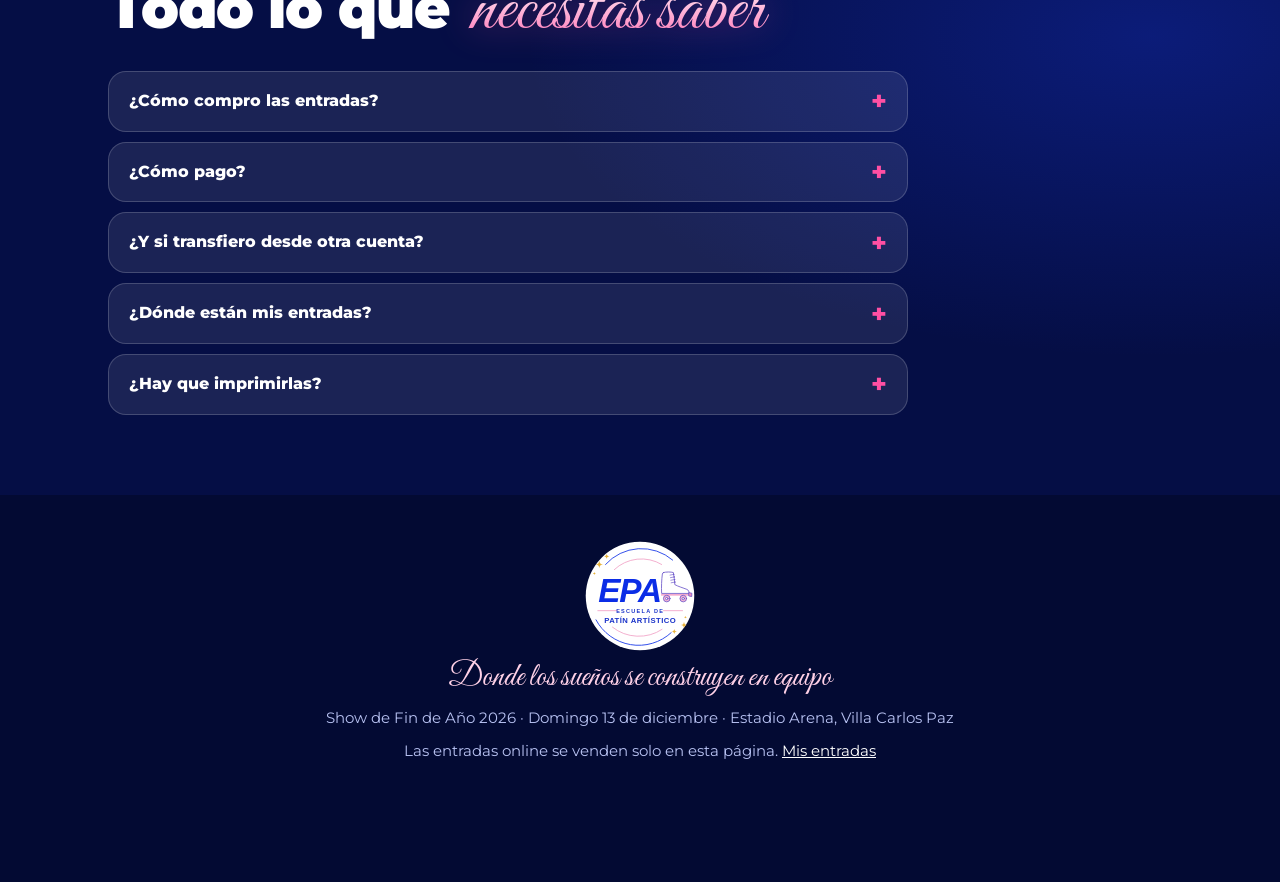
==== commit 136598b6: "EPA: la toma que corre va en un video plano (en Android se entrecortaba) El video de adelante estaba" ====
--- a/temas/epa/index.html
+++ b/temas/epa/index.html
@@ -103,7 +103,10 @@
 #brillos{position:absolute;inset:0;z-index:0;pointer-events:none;}
 @supports (animation-timeline:scroll()){
   .portada .fondo{animation:alejar linear both;animation-timeline:scroll(root);animation-range:0 100vh;}
-  @keyframes alejar{to{transform:scale(1.18);filter:brightness(.55);}}
+  @keyframes alejar{to{transform:scale(1.18);}}
+  /* Se oscurece con una capa encima y no con un filtro: un filtro sobre el video se recalcula en cada cuadro mientras se baja */
+  .portada .fondo::after{content:"";position:absolute;inset:0;background:#050e45;opacity:0;animation:oscurecer linear both;animation-timeline:scroll(root);animation-range:0 100vh;}
+  @keyframes oscurecer{to{opacity:.45;}}
   .portada .titulo{animation:subir linear both;animation-timeline:scroll(root);animation-range:0 90vh;}
   @keyframes subir{to{transform:translateY(-12vh) scale(.94);opacity:0;}}
 }
@@ -184,10 +187,22 @@
 .chispa{position:absolute;left:var(--x);top:var(--y);width:calc(10px * var(--s));height:calc(10px * var(--s));border-radius:50%;pointer-events:none;
   background:radial-gradient(circle,#fff 0 18%,rgba(255,209,231,.55) 30%,transparent 70%);opacity:0;animation:titileo 4.5s ease-in-out infinite;animation-delay:var(--d);}
 @keyframes titileo{50%{opacity:.7;transform:scale(1.6);}}
+@media (pointer:coarse),(max-width:879px){
+  .marca-capa,.aros-a,.aros-b{animation:none;}
+  .aurora{width:60vmax;height:60vmax;}
+  .aurora.a3{display:none;}
+}
 .marca-agua .ma-epa{font:italic 900 182px var(--f);letter-spacing:-6px;fill:url(#ma-g);}
 .marca-agua .ma-esc{font:700 30px var(--f);letter-spacing:7px;fill:url(#ma-g);}
 .marca-agua .ma-pat{font:900 42px var(--f);letter-spacing:2.5px;fill:url(#ma-g);}
 .carrusel{position:relative;--w:min(42vw,220px);--r:calc(var(--w) * 1.22);height:calc(var(--w) * 16 / 9 + 40px);margin:26px auto 0;perspective:1100px;touch-action:pan-y;}
+/* La toma que corre va en un video PLANO, encima de la de adelante (que queda justo en su lugar: el anillo se aleja lo mismo que
+   la toma se acerca). Un video adentro del anillo 3D el celular lo recompone en cada cuadro, con las otras cinco inclinadas,
+   los bordes redondeados y las sombras: en Android se entrecortaba (José, 24/11/2026). El anillo gira con las imágenes fijas */
+.toma-viva{position:absolute;left:50%;top:20px;width:var(--w);aspect-ratio:9/16;margin-left:calc(var(--w) / -2);border-radius:22px;overflow:hidden;
+  border:3px solid rgba(255,255,255,.85);opacity:0;transition:opacity .35s;pointer-events:none;}
+.toma-viva.lista{opacity:1;}
+.toma-viva video{display:block;width:100%;height:100%;object-fit:cover;}
 .anillo{position:absolute;left:50%;top:20px;width:var(--w);aspect-ratio:9/16;margin-left:calc(var(--w) / -2);transform-style:preserve-3d;
   transform:translateZ(calc(var(--r) * -1)) rotateY(var(--giro,0deg));transition:transform 1.1s var(--curva);}
 .toma{position:absolute;inset:0;border-radius:22px;overflow:hidden;background:var(--noche-2);border:3px solid rgba(255,255,255,.85);
@@ -568,6 +583,8 @@
           <figure class="toma" style="--i:4" data-titulo="La tribuna repleta"><video muted loop playsinline preload="none" poster="assets/video/toma-tribuna2.webp" data-src="assets/video/toma-tribuna2.mp4?v=2"></video></figure>
           <figure class="toma" style="--i:5" data-titulo="Todas juntas al final"><video muted loop playsinline preload="none" poster="assets/video/toma-final.webp" data-src="assets/video/toma-final.mp4?v=2"></video></figure>
         </div>
+        <!-- La toma que corre: un video plano apoyado sobre la de adelante (el anillo gira con imágenes fijas) -->
+        <div class="toma-viva" id="toma-viva" aria-hidden="true"><video muted loop playsinline preload="none"></video></div>
       </div>
       <!-- El relato de la escuela: una frase por toma, en el orden de los videos (la quinta sigue en la última toma) -->
       <div class="relato" id="relato" aria-live="off">
@@ -931,17 +948,26 @@
   tomas.forEach((t, k) => {
     const v = t.querySelector('video'), frente = k === actual;
     t.classList.toggle('frente', frente);
-    if (frente && carruselVisible && !pausado && !AHORRO) bajarToma(v).then(url => {
-      if (!t.classList.contains('frente') || !carruselVisible || pausado) return;
-      if (v.dataset.puesta !== url) { v.src = url; v.dataset.puesta = url; }
-      v.play().catch(() => {});
-    });
-    else v.pause();
   });
+  ponerViva(actual);
   // La frase entra recién cuando el carrusel está a la vista, así se la ve llegar
   if (carruselVisible) mostrarParte(actual);
 }
 function paso(d) { giro += d; ponerToma(); }
+// El video plano: se apaga mientras el anillo gira y, cuando la toma nueva quedó adelante, arranca desde el principio y aparece
+const viva = $('#toma-viva'), vivaVideo = viva.querySelector('video');
+let vivaK = -1, pedidoViva = 0;
+function ponerViva(k) {
+  if (!carruselVisible || pausado || AHORRO) { vivaVideo.pause(); return; }
+  if (k === vivaK) { if (viva.classList.contains('lista')) vivaVideo.play().catch(() => {}); return; }
+  vivaK = k; const yo = ++pedidoViva;
+  viva.classList.remove('lista');
+  Promise.all([bajarToma(tomas[k].querySelector('video')), new Promise(r => setTimeout(r, 650))]).then(([url]) => {
+    if (yo !== pedidoViva) return;
+    vivaVideo.pause(); vivaVideo.src = url;
+    vivaVideo.play().then(() => { if (yo === pedidoViva) viva.classList.add('lista'); }).catch(() => { if (yo === pedidoViva) vivaK = -1; });
+  });
+}
 // Cada toma se baja entera antes de mostrarse (son cortas: de 180 a 700 KB), en el orden en que pasan, apenas la sección se
 // acerca. En el celular arrancaban antes de terminar de llegar y se frenaban a cargar en el medio (24/11/2026). Si la
 // descarga falla, la toma usa la dirección de siempre.
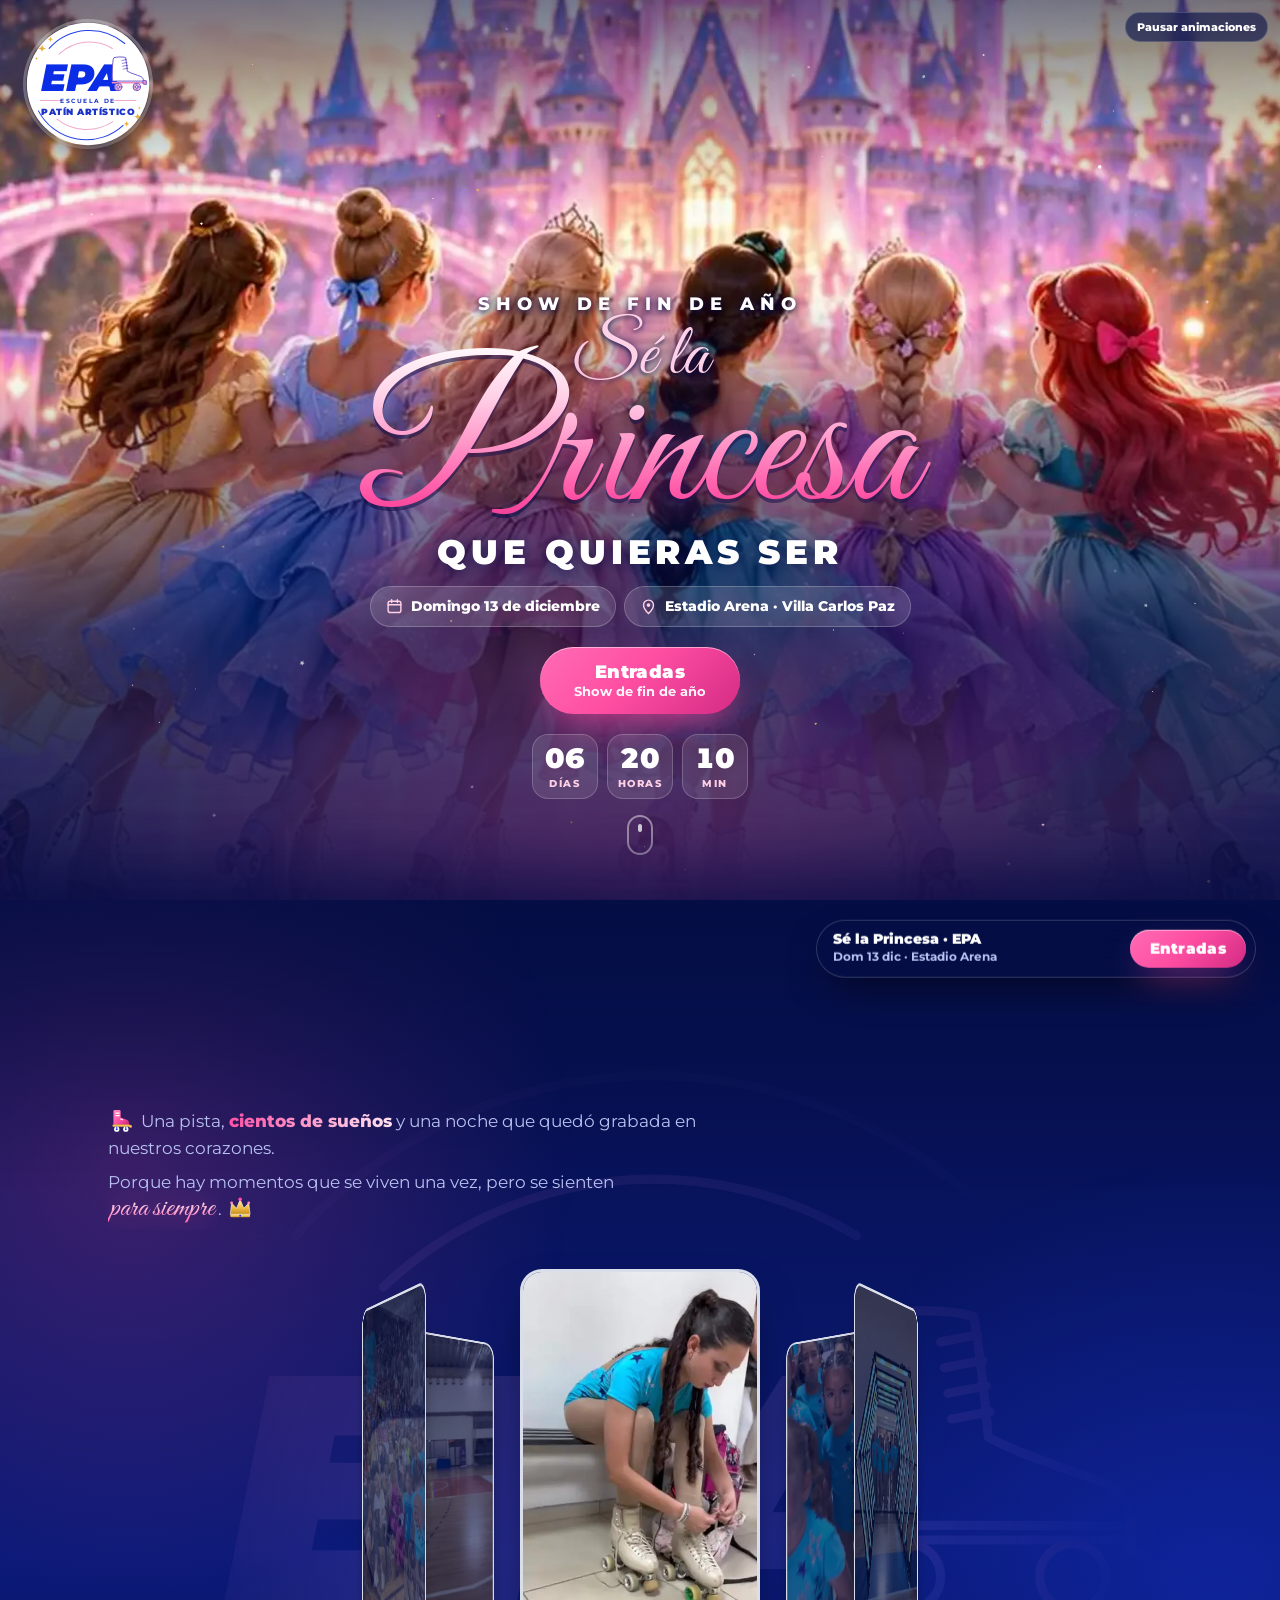
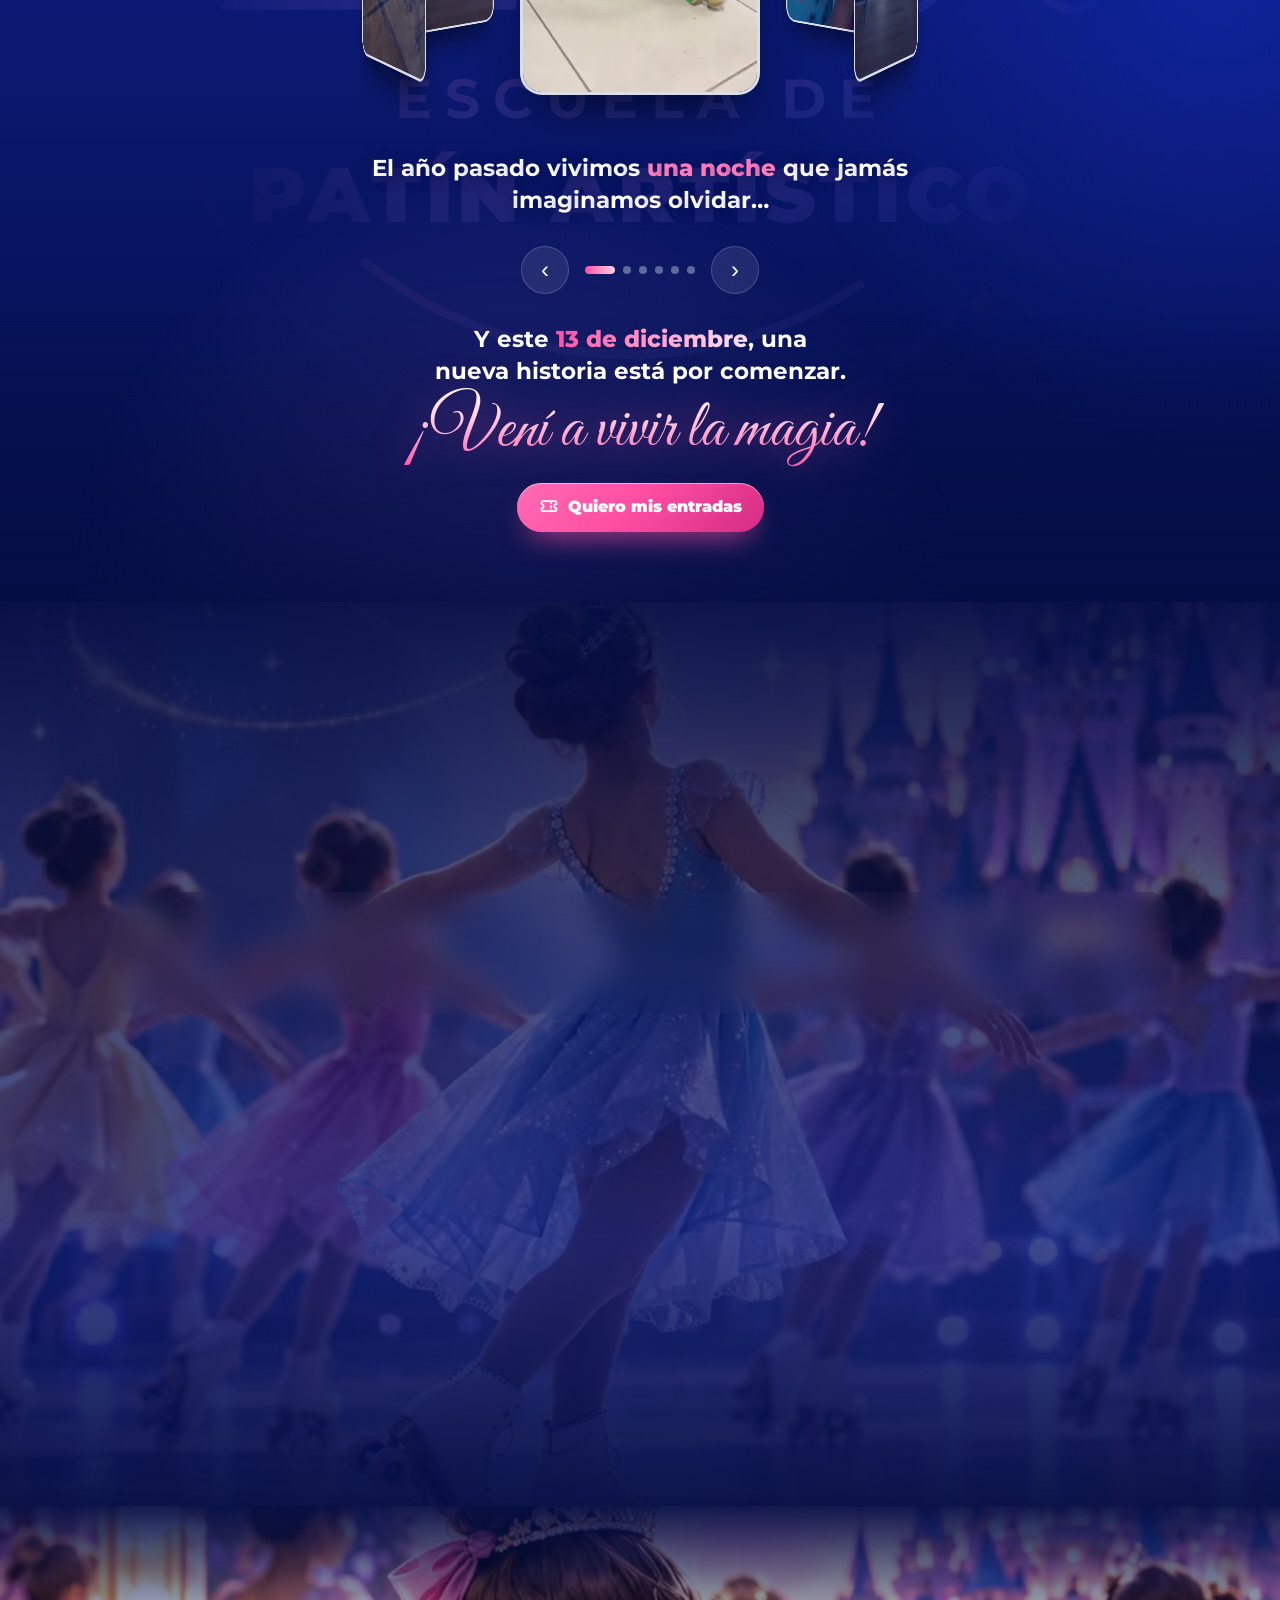
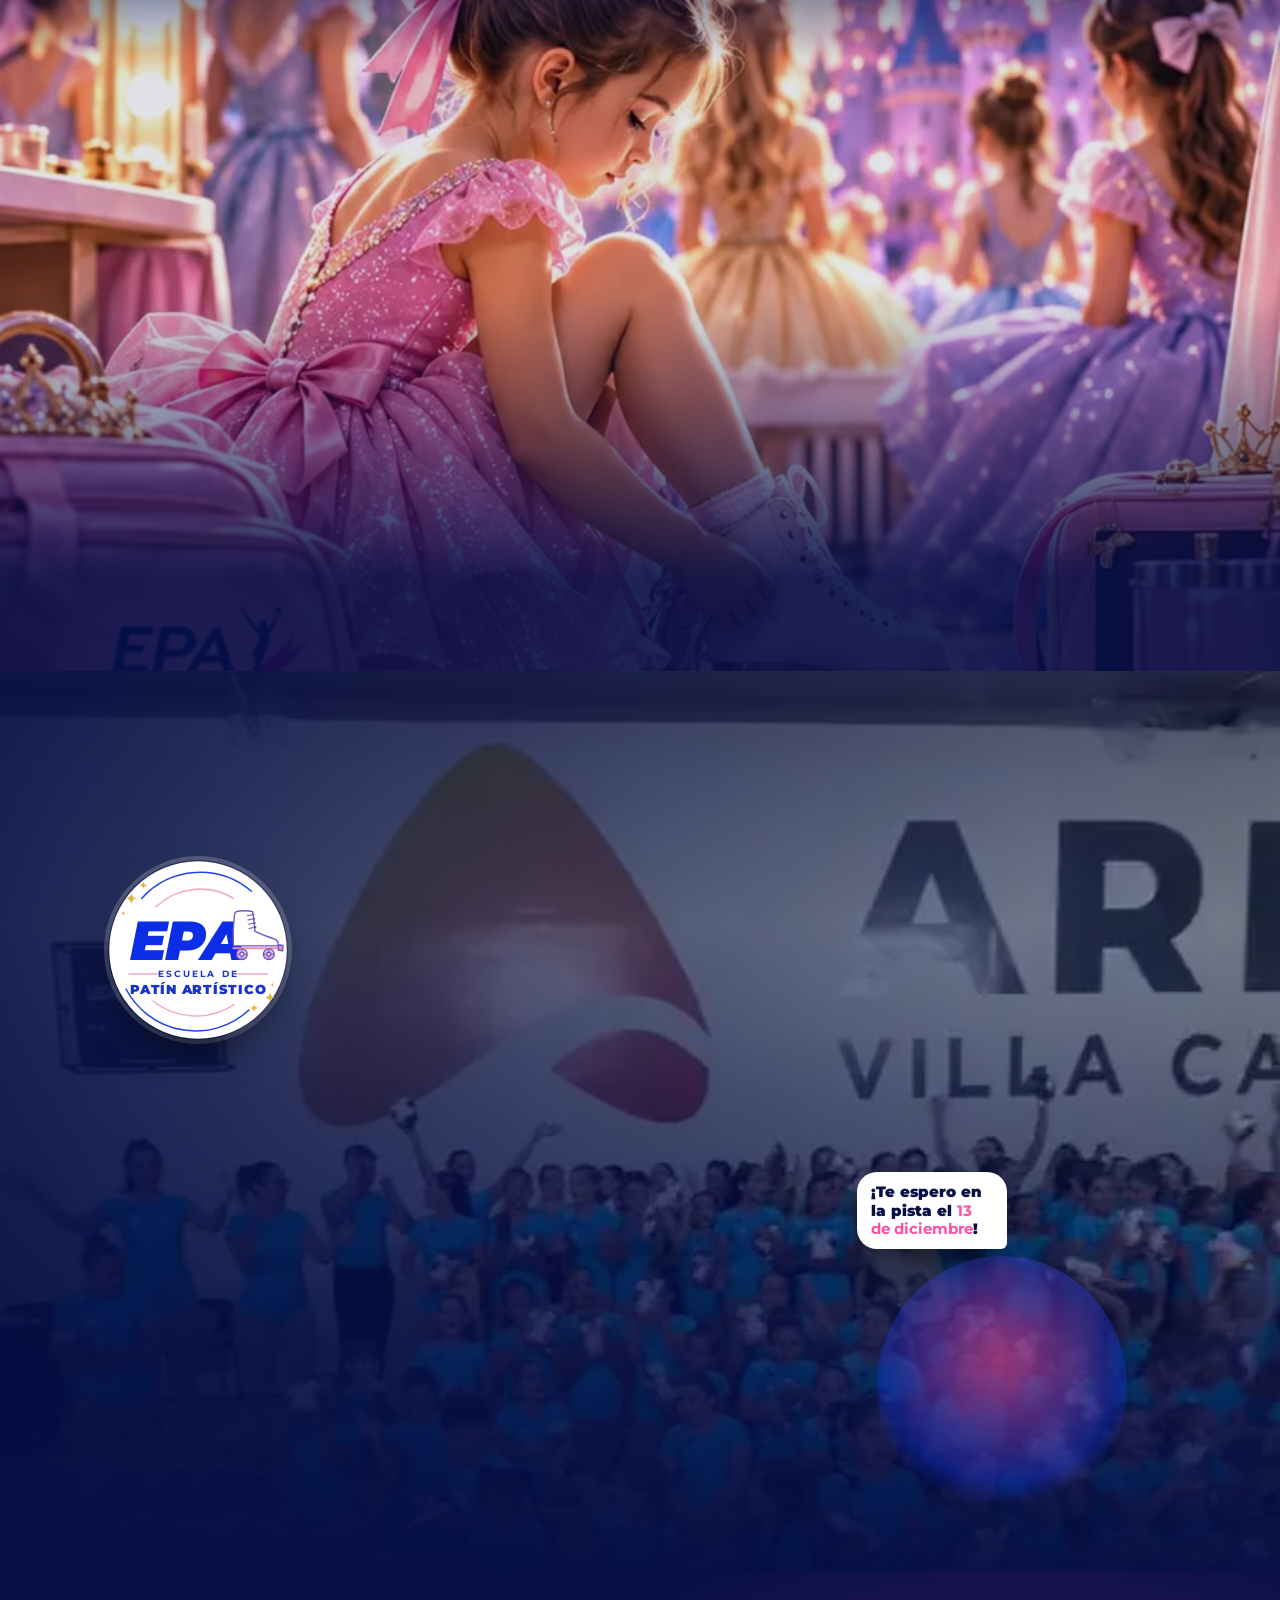
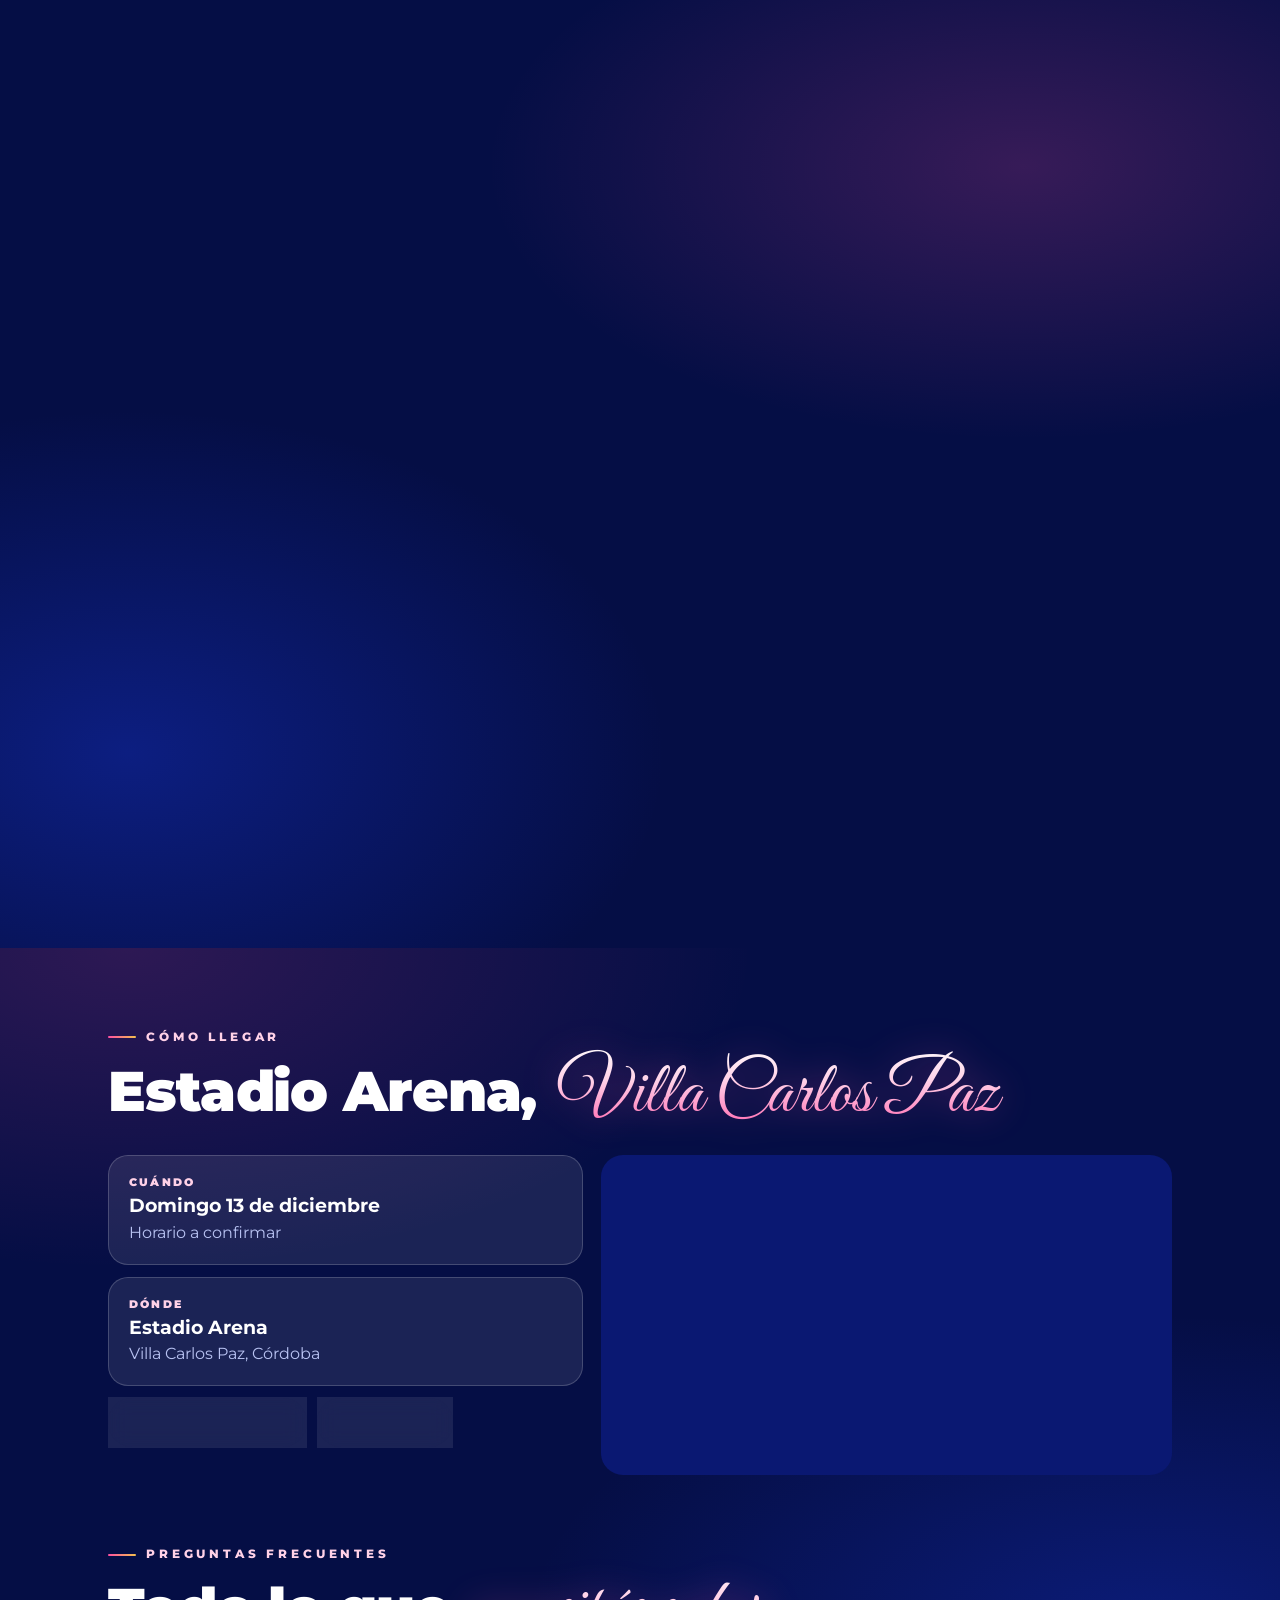
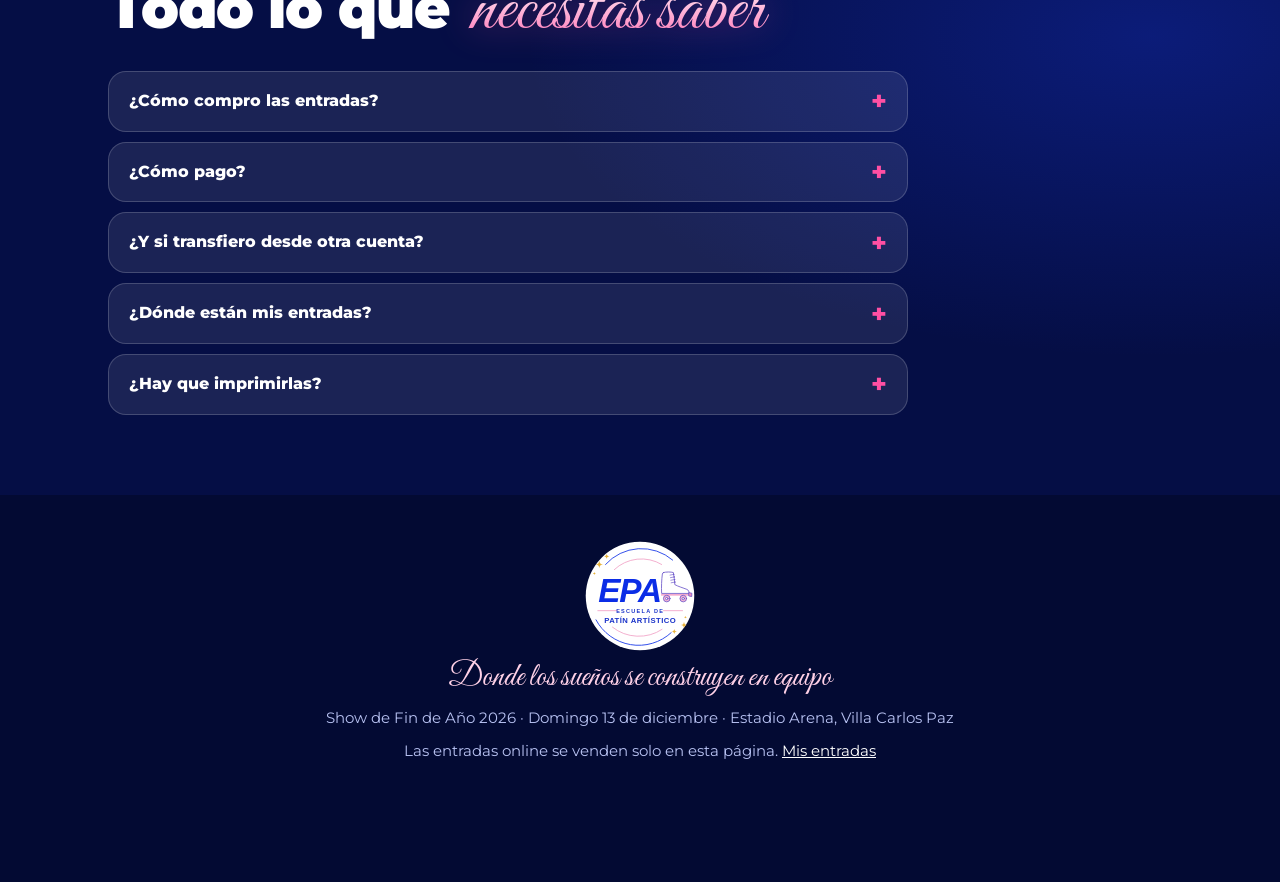
==== commit ab474c9b: "EPA: el cronograma del show en la página y el mail de bienvenida en la puerta - Cronograma (sitio.js" ====
--- a/temas/epa/index.html
+++ b/temas/epa/index.html
@@ -297,6 +297,57 @@
 .frase .junto{white-space:nowrap;}
 .solo-lector{position:absolute;width:1px;height:1px;overflow:hidden;clip-path:inset(50%);white-space:nowrap;}
 
+/* ═════ 2b) CRONOGRAMA (EPA, 27/11/2026): una línea de luz que se dibuja al bajar; cada horario entra en 3D y sus números
+   se deslizan de a uno; el saludo final, en dorado. Solo transform y opacity, y cada cosa se anima una vez ═════ */
+.cronograma{z-index:2;padding:90px 0 70px;background:radial-gradient(ellipse 80% 45% at 50% 0%,rgba(139,108,240,.32),transparent 70%),linear-gradient(180deg,#050e45,#0d1d86 55%,#050e45);
+  box-shadow:0 -30px 60px rgba(5,14,69,.7);}
+/* overflow:clip y no hidden: con hidden la sección es un "contenedor de scroll" y la línea medía su avance contra la sección
+   (que no se mueve) en lugar de contra la pantalla, y quedaba quieta a medio dibujar */
+.cronograma{overflow:clip;}
+.crono-fondo{position:absolute;inset:0;z-index:-1;overflow:hidden;pointer-events:none;}
+.crono-luz{position:absolute;width:70vmax;height:70vmax;border-radius:50%;}
+.crono-luz.l1{left:-32vmax;top:8%;background:radial-gradient(circle,rgba(255,79,163,.2),transparent 62%);animation:deriva-1 30s ease-in-out infinite alternate;}
+.crono-luz.l2{right:-32vmax;bottom:-12%;background:radial-gradient(circle,rgba(26,60,240,.3),transparent 62%);animation:deriva-2 36s ease-in-out infinite alternate;}
+.linea{list-style:none;position:relative;max-width:760px;margin:34px auto 0;padding:0;}
+/* La línea de luz que une los horarios: se dibuja de arriba hacia abajo a medida que se baja */
+.linea::before{content:"";position:absolute;left:30px;top:10px;bottom:24px;width:3px;border-radius:3px;transform-origin:50% 0;
+  background:linear-gradient(180deg,var(--rosa),var(--lila) 55%,var(--oro));box-shadow:0 0 14px rgba(255,79,163,.55);}
+@supports (animation-timeline:view()){
+  /* La punta va más o menos a los dos tercios de la pantalla (con calc y vh el navegador descarta la regla: van porcentajes
+     del recorrido, medidos con la lista en el celular y en la compu) */
+  .linea::before{animation:trazar linear both;animation-timeline:view();animation-range:cover 12% cover 72%;}
+  @keyframes trazar{from{transform:scaleY(0);}to{transform:scaleY(1);}}
+}
+.tramo{position:relative;display:grid;grid-template-columns:64px 1fr;gap:14px;align-items:start;margin:0 0 20px;perspective:900px;}
+.hora{position:relative;z-index:1;width:64px;height:64px;border-radius:50%;display:grid;place-content:center;text-align:center;color:#fff;
+  background:radial-gradient(circle at 35% 30%,#ff8cc6,var(--rosa) 55%,#c4237a);box-shadow:0 0 0 5px #08135a,0 0 26px rgba(255,79,163,.6);}
+.hora span{font-weight:900;font-size:16px;line-height:1;letter-spacing:-.02em;}
+.hora small{font-weight:800;font-size:9.5px;letter-spacing:.16em;text-transform:uppercase;opacity:.85;margin-top:3px;}
+.tarjeta-crono{padding:6px 16px;border-radius:20px;background:linear-gradient(145deg,rgba(255,255,255,.15),rgba(255,255,255,.04));
+  border:1.5px solid rgba(255,255,255,.22);box-shadow:0 24px 50px -28px rgba(0,0,0,.85);transform-origin:0 50%;}
+.numero{display:grid;grid-template-columns:34px 1fr;gap:12px;align-items:center;padding:10px 0;border-bottom:1px solid rgba(255,255,255,.1);}
+.numero:last-child{border-bottom:0;}
+.nro{display:grid;place-items:center;width:34px;height:34px;border-radius:50%;background:#fff;color:#1a3cf0;font-weight:900;font-size:15px;box-shadow:0 6px 16px -6px rgba(255,79,163,.8);}
+.nro svg{width:20px;height:20px;}
+.numero strong{display:block;font-weight:800;font-size:16.5px;line-height:1.25;color:#fff;}
+.numero span{display:block;margin-top:2px;font-size:13.5px;color:var(--rosa-claro);}
+/* Entrar: el horario rebota, la tarjeta gira en 3D desde el costado y los números se deslizan de a uno */
+.tramo .hora{opacity:0;transform:scale(.3) rotate(-120deg);transition:opacity .5s var(--curva),transform .9s cubic-bezier(.34,1.56,.64,1);}
+.tramo .tarjeta-crono{opacity:0;transform:rotateY(-40deg) translateX(50px) scale(.94);transition:opacity .7s var(--curva),transform 1.05s var(--curva);transition-delay:.1s;}
+.tramo .numero{opacity:0;transform:translateX(28px);transition:opacity .5s var(--curva),transform .7s var(--curva);transition-delay:calc(.35s + var(--j) * .13s);}
+.tramo.visto .hora,.tramo.visto .tarjeta-crono,.tramo.visto .numero{opacity:1;transform:none;}
+.tramo.visto .hora{animation:latir-hora 2.6s ease-in-out 1.2s 2;}
+@keyframes latir-hora{50%{box-shadow:0 0 0 5px #08135a,0 0 42px rgba(255,79,163,.95);}}
+@media (hover:hover){ .tramo.visto .tarjeta-crono{transition:opacity .7s var(--curva),transform .5s var(--curva);} .tramo.visto .tarjeta-crono:hover{transform:translateX(6px) rotateY(5deg) scale(1.01);} }
+/* El saludo final: dorado, con la estrella del logo y en cursiva */
+.tramo.final .hora{color:#3a2600;background:radial-gradient(circle at 35% 30%,#fff1c2,var(--oro) 55%,#c98f1c);box-shadow:0 0 0 5px #08135a,0 0 30px rgba(244,193,77,.7);}
+.tramo.final .tarjeta-crono{border-color:rgba(244,193,77,.6);background:linear-gradient(145deg,rgba(244,193,77,.2),rgba(255,255,255,.04));}
+.tramo.final .nro{background:#08135a;box-shadow:0 0 0 2px var(--oro),0 6px 16px -6px rgba(244,193,77,.8);}
+.tramo.final .numero strong{display:inline-block;font-family:var(--f-script);font-weight:400;font-size:36px;line-height:1.05;padding:.16em .2em .2em .04em;margin:-.2em 0 -.22em;
+  background:linear-gradient(180deg,#fff 0%,#ffe9a8 40%,var(--oro) 95%);-webkit-background-clip:text;background-clip:text;color:transparent;}
+@media (min-width:880px){ .tramo{grid-template-columns:76px 1fr;gap:20px;} .hora{width:76px;height:76px;} .hora span{font-size:19px;} .linea::before{left:36px;} .numero strong{font-size:18px;} }
+@media (pointer:coarse),(max-width:879px){ .crono-luz{animation:none;} }
+
 /* ═════ 3) ENTRADAS: sobre el castillo del flyer ═════ */
 .entradas{z-index:2;padding:90px 0;}
 .entradas .fondo img{object-position:50% 30%;}
@@ -453,11 +504,13 @@
 body.quieto .parte .letra,body.quieto .relato-cta{opacity:1;}
 body.quieto .parte em{clip-path:none;}
 body.quieto .sube{opacity:1;transform:none;}
+body.quieto .tramo .hora,body.quieto .tramo .tarjeta-crono,body.quieto .tramo .numero{opacity:1;transform:none;}
 @media (prefers-reduced-motion:reduce){
   *,*::before,*::after{animation-duration:.01ms !important;animation-iteration-count:1 !important;transition-duration:.01ms !important;scroll-behavior:auto !important;}
   .entra,.moneda,.mascota img,.globo{opacity:1;transform:none;}
   .frase .pal{opacity:1;transform:none;filter:none;clip-path:none;}
   .sube{opacity:1;transform:none;}
+  .tramo .hora,.tramo .tarjeta-crono,.tramo .numero{opacity:1;transform:none;}
   .logo-anim .l-aro{stroke-dashoffset:0;}
   .portada{position:relative;}
 }
@@ -604,6 +657,17 @@
     </div>
   </section>
 
+  <!-- 2b) CRONOGRAMA: lo que se va a ver el 13/12. Redibujado por nosotros (no la imagen del flyer); sale de sitio.json → "cronograma" -->
+  <section class="pantalla cronograma" id="cronograma" aria-labelledby="t-crono" hidden>
+    <div class="crono-fondo" aria-hidden="true"><span class="crono-luz l1"></span><span class="crono-luz l2"></span></div>
+    <div class="envase">
+      <p class="ante entra">Domingo 13 de diciembre · Estadio Arena</p>
+      <h2 class="entra" id="t-crono">Cronograma <em>del show</em></h2>
+      <p class="bajada entra" id="crono-bajada">Doce números y una sola noche. Buscá el de tu patinadora y quedate hasta el saludo final.</p>
+      <ol class="linea" id="linea"></ol>
+    </div>
+  </section>
+
   <!-- 3) ENTRADAS -->
   <section class="pantalla entradas" id="entradas" aria-labelledby="t-entradas">
     <div class="fondo"><img src="assets/arte/arte-castillo-900.webp" srcset="assets/arte/arte-castillo-600.webp 600w, assets/arte/arte-castillo-900.webp 900w" sizes="100vw" alt="" loading="lazy" width="900" height="680"></div>
@@ -754,6 +818,27 @@
 const $ = s => document.querySelector(s), $$ = s => [...document.querySelectorAll(s)];
 const pesos = n => '$' + Number(n).toLocaleString('es-AR');
 const esc = s => String(s ?? '').replace(/[&<>"']/g, c => ({ '&': '&amp;', '<': '&lt;', '>': '&gt;', '"': '&quot;', "'": '&#39;' }[c]));
+// ───── El cronograma (sitio.json → "cronograma", el mismo que va en el mail de bienvenida): cada horario entra al verse ─────
+function pintarCronograma(cr) {
+  if (!cr?.bloques?.length) return;
+  const total = cr.bloques.reduce((a, b) => a + b.numeros.filter(x => x.n).length, 0);
+  const nombres = ['', 'Un número', 'Dos números', 'Tres números', 'Cuatro números', 'Cinco números', 'Seis números', 'Siete números', 'Ocho números', 'Nueve números', 'Diez números', 'Once números', 'Doce números'];
+  if (nombres[total]) $('#crono-bajada').textContent = `${nombres[total]} y una sola noche. Buscá el de tu patinadora y quedate hasta el saludo final.`;
+  const estrella = '<svg viewBox="0 0 20 20" aria-hidden="true"><use href="#estrella" width="20" height="20"/></svg>';
+  $('#linea').innerHTML = cr.bloques.map(b => {
+    const final = b.numeros.length === 1 && !b.numeros[0].n;
+    return `<li class="tramo${final ? ' final' : ''}">
+      <div class="hora"><span>${esc(b.hora)}</span><small>hs</small></div>
+      <div class="tarjeta-crono">${b.numeros.map((x, j) => `<div class="numero" style="--j:${j}">
+        <b class="nro"${x.n ? '' : ' aria-hidden="true"'}>${x.n || estrella}</b>
+        <div><strong>${esc(x.titulo)}</strong>${x.grupo || x.sede ? `<span>${[x.grupo, x.sede].filter(Boolean).map(esc).join(' · ')}</span>` : ''}</div>
+      </div>`).join('')}</div>
+    </li>`;
+  }).join('');
+  $('#cronograma').hidden = false;
+  const io = new IntersectionObserver(es => es.forEach(en => { if (en.isIntersecting) { en.target.classList.add('visto'); io.unobserve(en.target); } }), { threshold: 0.3 });
+  $$('.tramo').forEach(li => io.observe(li));
+}
 const DIAS = ['domingo', 'lunes', 'martes', 'miércoles', 'jueves', 'viernes', 'sábado'];
 const dm = f => { const d = new Date(f + 'T12:00:00Z'); return `${DIAS[d.getUTCDay()]} ${d.getUTCDate()}/${d.getUTCMonth() + 1}`; };
 // Sin animaciones ni videos que corran solos si la persona lo pidió o tiene el ahorro de datos prendido.
@@ -779,6 +864,7 @@
 const desglose = c => Boolean(c?.sitio?.desgloseServicio);
 const precioTxt = (c, t) => desglose(c) ? `${pesos(t.precio)}<small>+ ${pesos(t.final - t.precio)} de servicio</small>` : pesos(t.final);
 (PREVIA ? Promise.resolve(PREVIA) : fetch('/api/config').then(r => r.json())).then(c => {
+  pintarCronograma(c.sitio?.cronograma);
   const wa = c.sitio?.ayudaWhatsapp;
   if (wa) for (const a of $$('[data-wa]')) {
     a.href = `https://wa.me/${encodeURIComponent(wa)}?text=${encodeURIComponent('Hola, tengo una consulta sobre las entradas del Show de Fin de Año de EPA.')}`;
